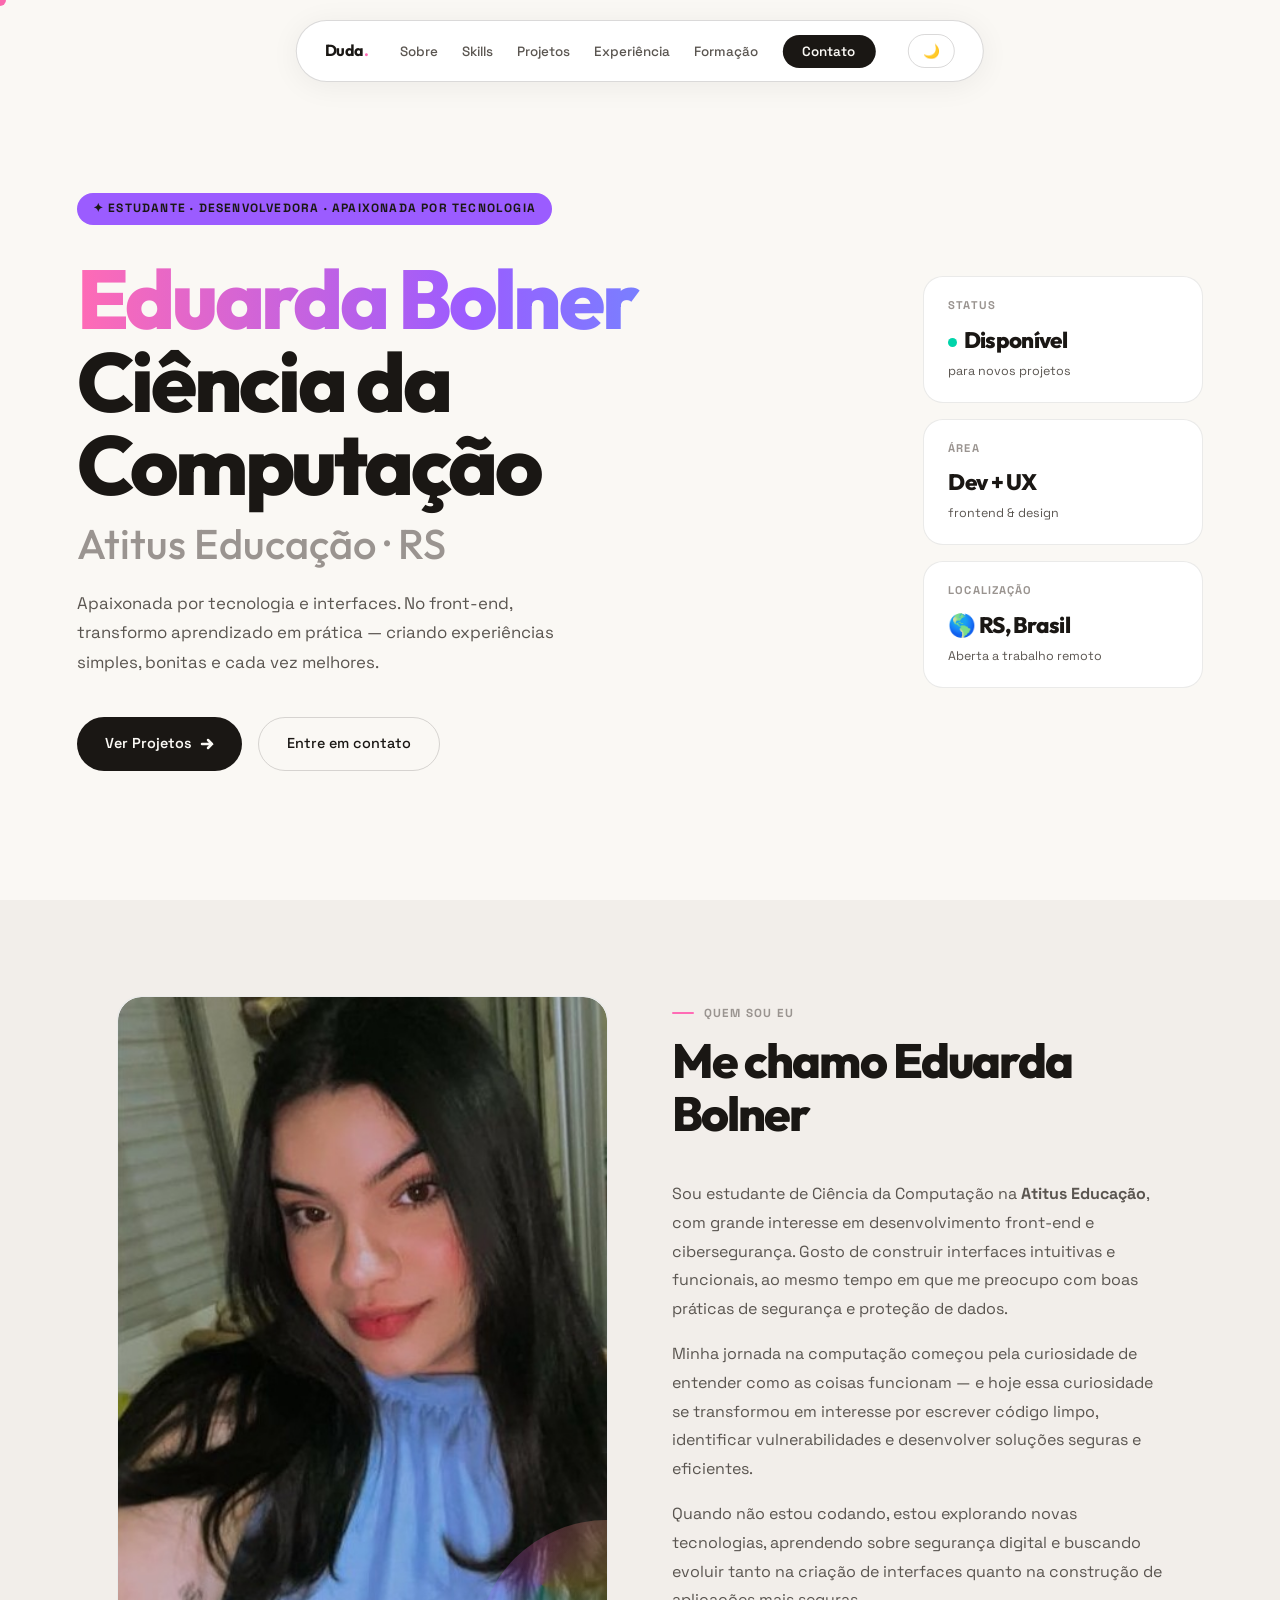
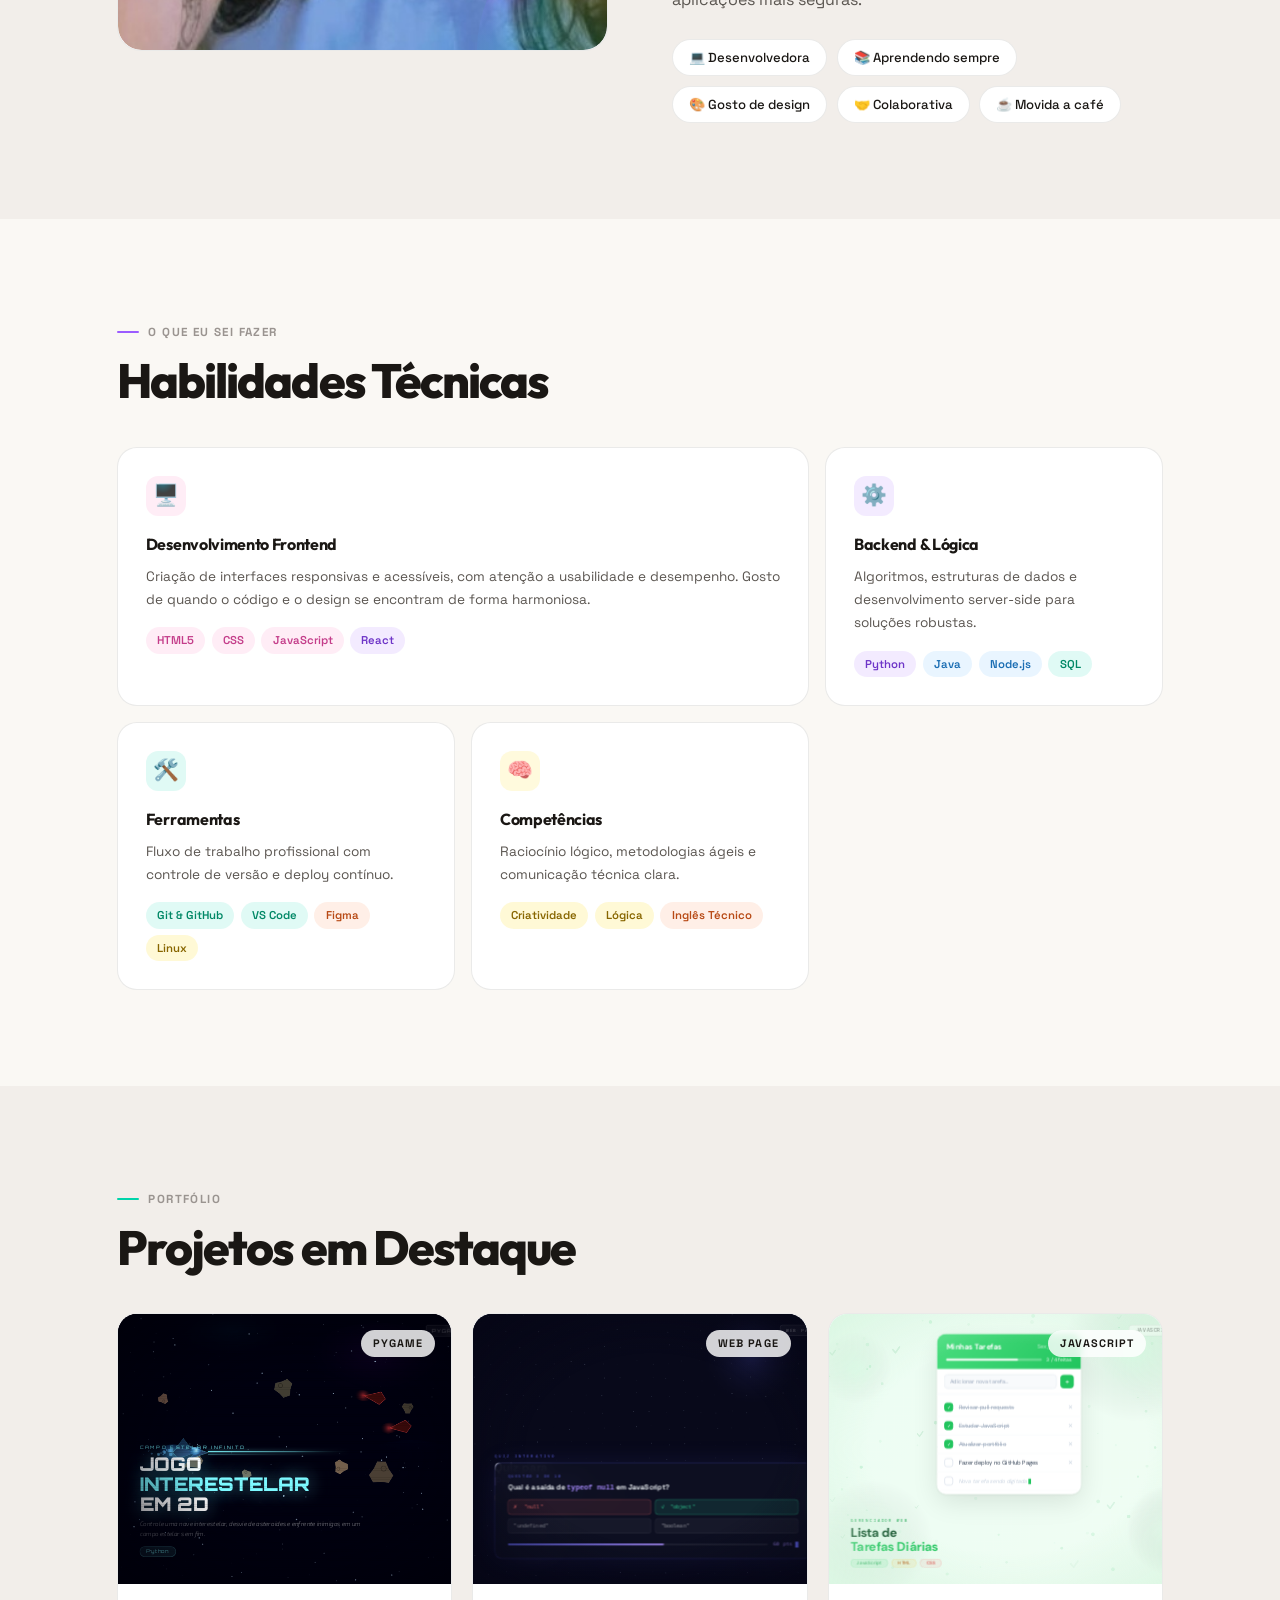
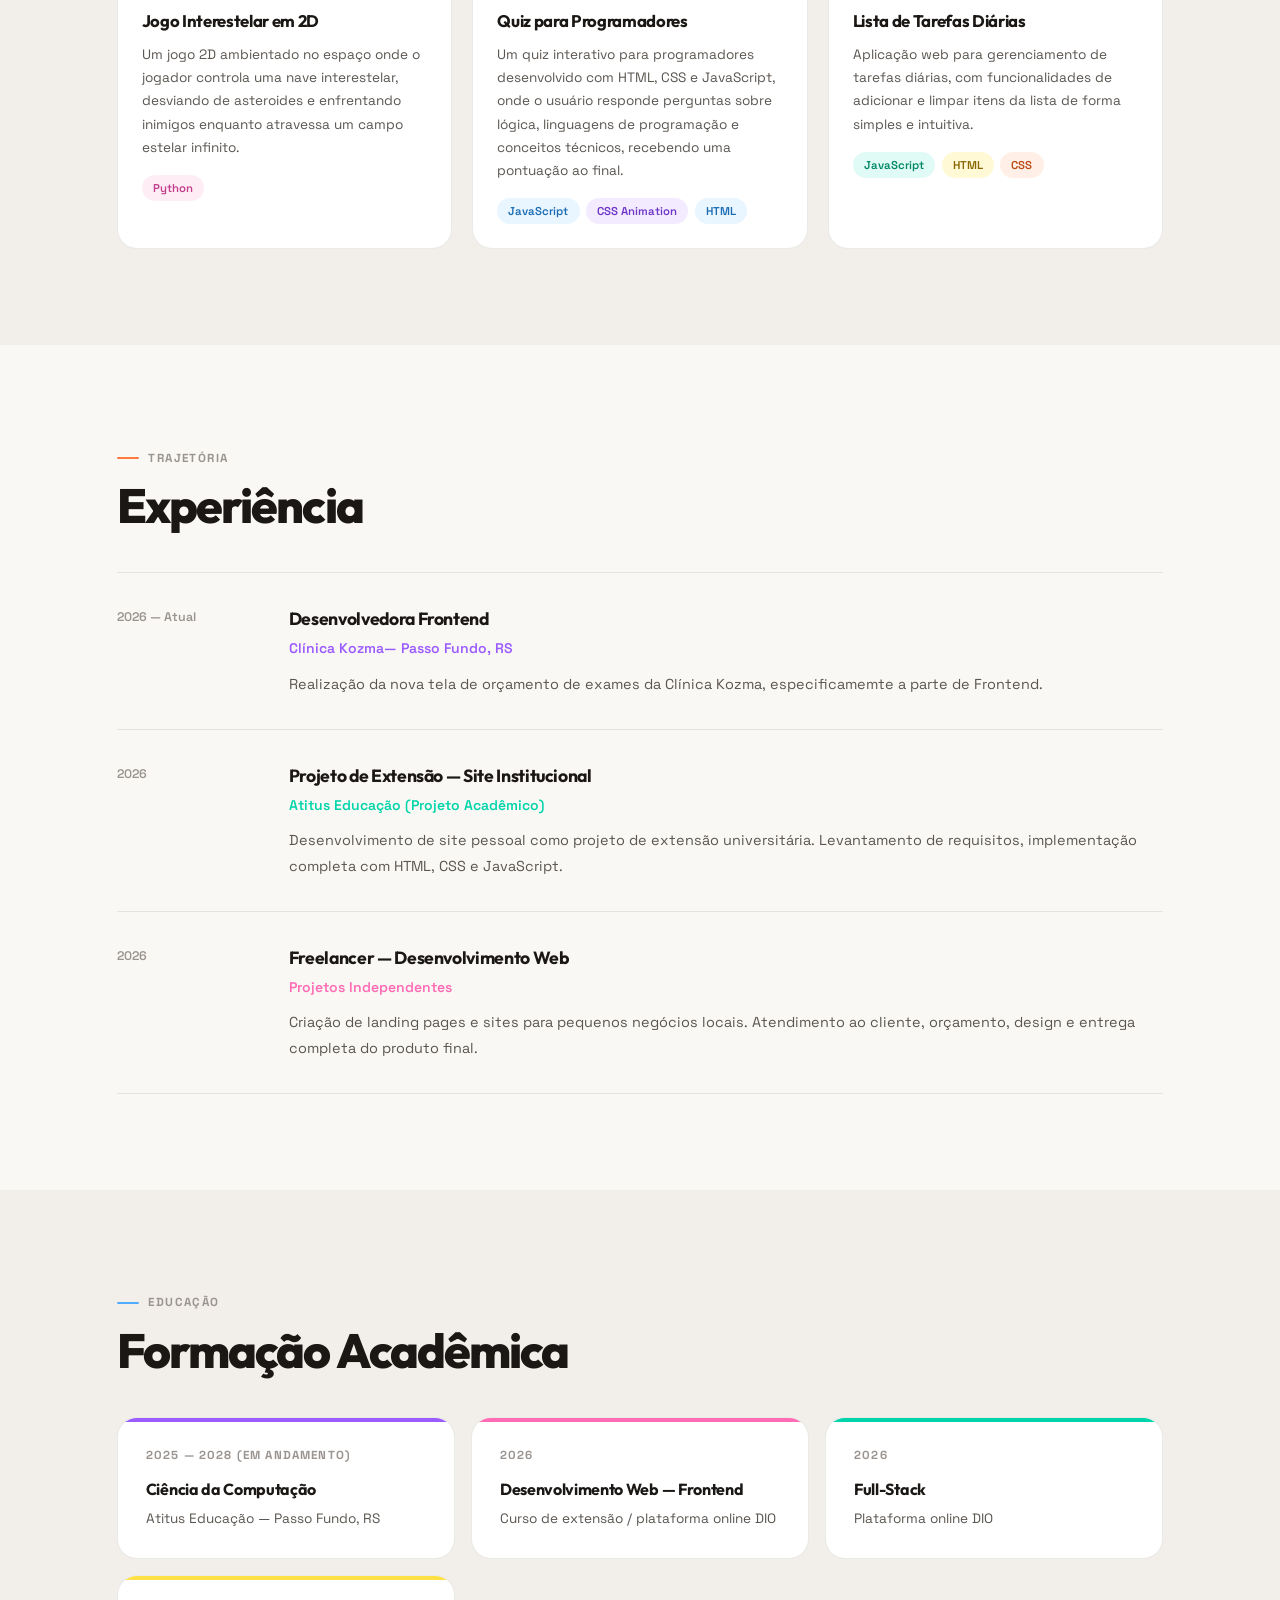
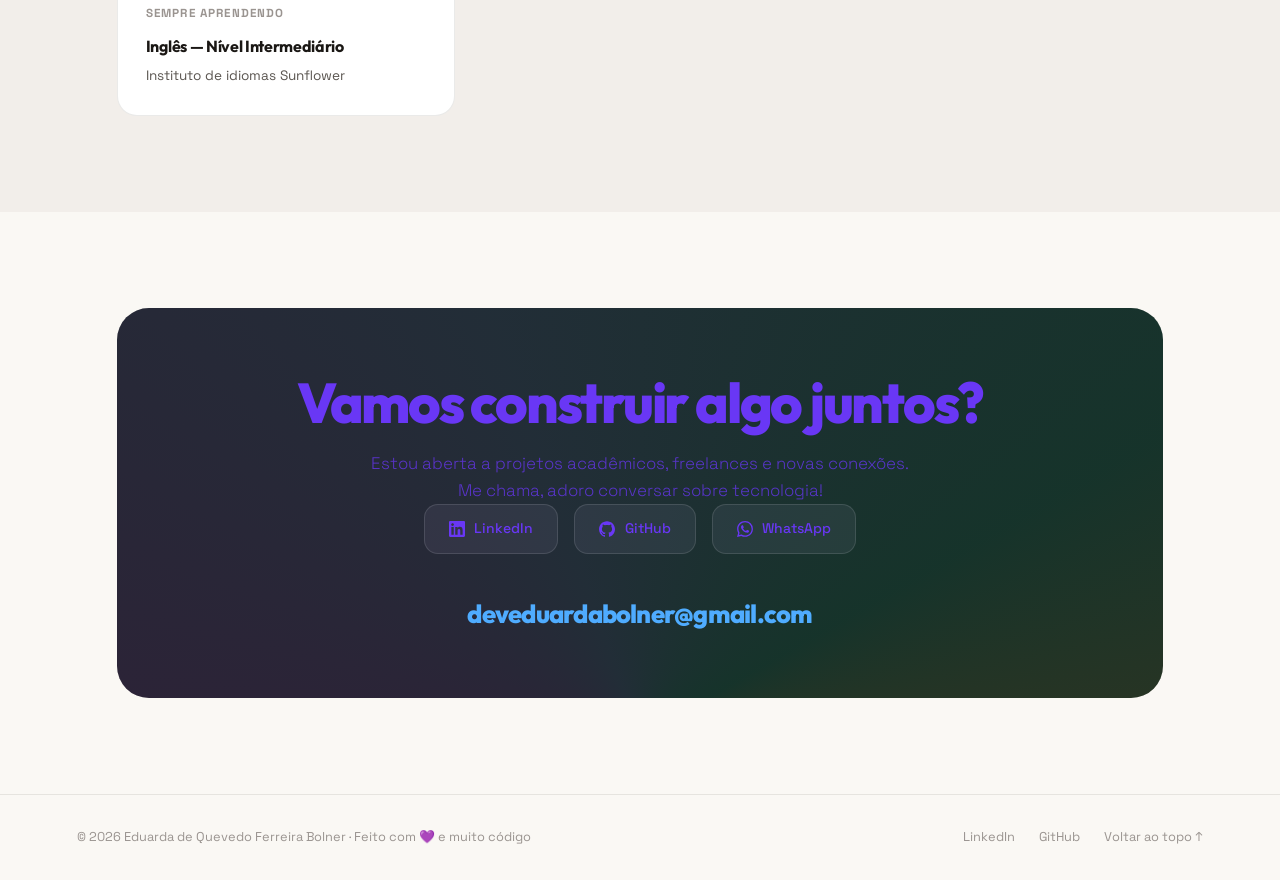
==== index.html @ fbcf0ca6 "ajustando nome" ====
<!DOCTYPE html>
<html lang="pt-BR">
<head>
  <meta charset="UTF-8" />
  <meta name="viewport" content="width=device-width, initial-scale=1.0" />
  <title>Eduarda Bolner — Ciência da Computação</title>
  <link rel="preconnect" href="https://fonts.googleapis.com" />
  <link rel="preconnect" href="https://fonts.gstatic.com" crossorigin />
  <link href="https://fonts.googleapis.com/css2?family=Outfit:wght@300;400;500;600;700;800&family=Space+Grotesk:wght@300;400;500;600;700&display=swap" rel="stylesheet" />
  <link rel="stylesheet" href="style.css" />
</head>
<body>

<div class="cursor" id="cursor"></div>

<nav>
  <a href="#hero" class="nav-logo">Duda<span class="dot">.</span></a>
  <ul>
    <li><a href="#sobre">Sobre</a></li>
    <li><a href="#habilidades">Skills</a></li>
    <li><a href="#projetos">Projetos</a></li>
    <li><a href="#experiencia">Experiência</a></li>
    <li><a href="#formacao">Formação</a></li>
    <li><a href="#contato" class="nav-cta">Contato</a></li>
  </ul>
  <button id="theme-btn" onclick="toggleTheme()" style="
    background:transparent;
    border:1.5px solid var(--border2);
    border-radius:100px;
    padding:.5rem .9rem;
    font-size:.85rem;
    cursor:pointer;
    color:var(--ink);
    transition:.2s;
  ">🌙</button>
</nav>

<section id="hero">
  <div>
    <div class="hero-badge">✦ Estudante · Desenvolvedora · Apaixonada por Tecnologia</div>
    <h1>
      <span class="h1-name">Eduarda Bolner</span>
      Ciência da<br/>Computação
      <span class="h1-uni">Atitus Educação · RS</span>
    </h1>
    <p class="hero-desc">
      Apaixonada por tecnologia e interfaces. No front-end, transformo aprendizado em prática — criando experiências simples, bonitas e cada vez melhores.
    </p>
    <div class="hero-actions">
      <a href="#projetos" class="btn-ink">
        Ver Projetos
        <svg width="14" height="14" viewBox="0 0 14 14" fill="none" stroke="currentColor" stroke-width="2.5" stroke-linecap="round"><path d="M2 7h10M8 3l4 4-4 4"/></svg>
      </a>
      <a href="#contato" class="btn-ghost">Entre em contato</a>
    </div>
  </div>
  <div class="hero-right">
    <div class="float-card">
      <div class="fc-label">Status</div>
      <div class="fc-val"><span class="cdot" style="background:var(--teal)"></span>Disponível</div>
      <div class="fc-sub">para novos projetos</div>
    </div>
    <div class="float-card">
      <div class="fc-label">Área</div>
      <div class="fc-val">Dev + UX</div>
      <div class="fc-sub">frontend & design</div>
    </div>
    <div class="float-card">
      <div class="fc-label">Localização</div>
      <div class="fc-val">🌎 RS, Brasil</div>
      <div class="fc-sub">Aberta a trabalho remoto</div>
    </div>
  </div>
</section>

<section id="sobre">
  <div class="section-wrap">
    <div class="sobre-grid">
      <div class="sobre-photo fade-up">
        EQB
        <img src="foto.jpeg" alt="Duda" style="width:100%;height:100%;object-fit:cover;position:absolute;inset:0;border-radius:24px"> 
      </div>
      <div class="fade-up">
        <div class="section-label lp">Quem sou eu</div>
        <h2>Me chamo Eduarda Bolner</h2>
        <div class="sobre-text">
          <p>Sou estudante de Ciência da Computação na <strong>Atitus Educação</strong>, com grande interesse em desenvolvimento front-end e cibersegurança. Gosto de construir interfaces intuitivas e funcionais, ao mesmo tempo em que me preocupo com boas práticas de segurança e proteção de dados.</p>
          <p>Minha jornada na computação começou pela curiosidade de entender como as coisas funcionam — e hoje essa curiosidade se transformou em interesse por escrever código limpo, identificar vulnerabilidades e desenvolver soluções seguras e eficientes.</p>
          <p>Quando não estou codando, estou explorando novas tecnologias, aprendendo sobre segurança digital e buscando evoluir tanto na criação de interfaces quanto na construção de aplicações mais seguras.</p>
        </div>
        <div class="chips">
          <span class="chip">💻 Desenvolvedora</span>
          <span class="chip">📚 Aprendendo sempre</span>
          <span class="chip">🎨 Gosto de design</span>
          <span class="chip">🤝 Colaborativa</span>
          <span class="chip">☕ Movida a café</span>
        </div>
      </div>
    </div>
  </div>
</section>

<section id="habilidades">
  <div class="section-wrap">
    <div class="fade-up">
      <div class="section-label lpu">O que eu sei fazer</div>
      <h2>Habilidades Técnicas</h2>
    </div>
    <div class="bento">
      <div class="bc s2 fade-up">
        <div class="bico" style="background:rgba(255,107,181,.12)">🖥️</div>
        <h3>Desenvolvimento Frontend</h3>
        <p>Criação de interfaces responsivas e acessíveis, com atenção a usabilidade e desempenho. Gosto de quando o código e o design se encontram de forma harmoniosa.</p>
        <div class="spills">
          <span class="sp sp-pk">HTML5</span>
          <span class="sp sp-pk">CSS</span>
          <span class="sp sp-pk">JavaScript</span>
          <span class="sp sp-pu">React</span>
        </div>
      </div>
      <div class="bc fade-up">
        <div class="bico" style="background:rgba(155,92,255,.12)">⚙️</div>
        <h3>Backend &amp; Lógica</h3>
        <p>Algoritmos, estruturas de dados e desenvolvimento server-side para soluções robustas.</p>
        <div class="spills">
          <span class="sp sp-pu">Python</span>
          <span class="sp sp-bl">Java</span>
          <span class="sp sp-bl">Node.js</span>
          <span class="sp sp-te">SQL</span>
        </div>
      </div>
      <div class="bc fade-up">
        <div class="bico" style="background:rgba(0,212,170,.12)">🛠️</div>
        <h3>Ferramentas</h3>
        <p>Fluxo de trabalho profissional com controle de versão e deploy contínuo.</p>
        <div class="spills">
          <span class="sp sp-te">Git &amp; GitHub</span>
          <span class="sp sp-te">VS Code</span>
          <span class="sp sp-or">Figma</span>
          <span class="sp sp-ye">Linux</span>
        </div>
      </div>
      <div class="bc fade-up">
        <div class="bico" style="background:rgba(255,225,69,.18)">🧠</div>
        <h3>Competências</h3>
        <p>Raciocínio lógico, metodologias ágeis e comunicação técnica clara.</p>
        <div class="spills">
          <span class="sp sp-ye">Criatividade</span>
          <span class="sp sp-ye">Lógica</span>
          <span class="sp sp-or">Inglês Técnico</span>
        </div>
      </div>
    </div>
  </div>
</section>

<section id="projetos">
  <div class="section-wrap">
    <div class="fade-up">
      <div class="section-label lt">Portfólio</div>
      <h2>Projetos em Destaque</h2>
    </div>
    <div class="proj-grid">
      
      <a href="https://github.com/EduardaBolner/EspacoSideral" class="proj-card fade-up" target="_blank" rel="noopener noreferrer">
        <div class="proj-thumb pp1" data-l="Pygame">
          <iframe src="covers/jogo-interestelar.html" scrolling="no" tabindex="-1"></iframe>
        </div>
        <div class="proj-body">
          <h3>Jogo Interestelar em 2D</h3>
          <p>Um jogo 2D ambientado no espaço onde o jogador controla uma nave interestelar, desviando de asteroides e enfrentando inimigos enquanto atravessa um campo estelar infinito.</p>
          <div class="spills">
            <span class="sp sp-pk">Python</span>
          </div>
        </div>
      </a>

      <a href="https://github.com/EduardaBolner/Brincando-de-CSS" class="proj-card fade-up" target="_blank" rel="noopener noreferrer">
        <div class="proj-thumb pp2" data-l="Web Page">
          <iframe src="covers/quiz-programadores.html" scrolling="no" tabindex="-1"></iframe>
        </div>
        <div class="proj-body">
          <h3>Quiz para Programadores</h3>
          <p>Um quiz interativo para programadores desenvolvido com HTML, CSS e JavaScript, onde o usuário responde perguntas sobre lógica, linguagens de programação e conceitos técnicos, recebendo uma pontuação ao final.</p>
          <div class="spills">
            <span class="sp sp-bl">JavaScript</span>
            <span class="sp sp-pu">CSS Animation</span>
            <span class="sp sp-bl">HTML</span>
          </div>
        </div>
      </a>

      <a href="https://github.com/EduardaBolner/Iniciando-JavaScript" class="proj-card fade-up" target="_blank" rel="noopener noreferrer">
        <div class="proj-thumb pp3" data-l="JavaScript">
          <iframe src="covers/lista-tarefas.html" scrolling="no" tabindex="-1"></iframe>
        </div>
        <div class="proj-body">
          <h3>Lista de Tarefas Diárias</h3>
          <p>Aplicação web para gerenciamento de tarefas diárias, com funcionalidades de adicionar e limpar itens da lista de forma simples e intuitiva.</p>
          <div class="spills">
            <span class="sp sp-te">JavaScript</span>
            <span class="sp sp-ye">HTML</span>
            <span class="sp sp-or">CSS</span>
          </div>
        </div>
      </a>

    </div>
  </div>
</section>

<section id="experiencia">
  <div class="section-wrap">
    <div class="fade-up">
      <div class="section-label lo">Trajetória</div>
      <h2>Experiência</h2>
    </div>
    <div class="exp-list">
      <div class="exp-item fade-up">
        <div class="exp-date">2026 — Atual</div>
        <div class="exp-body">
          <h3>Desenvolvedora Frontend</h3>
          <div class="exp-co" style="color:var(--purple)">Clínica Kozma— Passo Fundo, RS</div>
          <p class="exp-desc">Realização da nova tela de orçamento de exames da Clínica Kozma, especificamemte a parte de Frontend. </p>
        </div>
      </div>
      <div class="exp-item fade-up">
        <div class="exp-date">2026</div>
        <div class="exp-body">
          <h3>Projeto de Extensão — Site Institucional</h3>
          <div class="exp-co" style="color:var(--teal)">Atitus Educação (Projeto Acadêmico)</div>
          <p class="exp-desc">Desenvolvimento de site pessoal como projeto de extensão universitária. Levantamento de requisitos, implementação completa com HTML, CSS e JavaScript.</p>
        </div>
      </div>
      <div class="exp-item fade-up">
        <div class="exp-date">2026</div>
        <div class="exp-body">
          <h3>Freelancer — Desenvolvimento Web</h3>
          <div class="exp-co" style="color:var(--pink)">Projetos Independentes</div>
          <p class="exp-desc">Criação de landing pages e sites para pequenos negócios locais. Atendimento ao cliente, orçamento, design e entrega completa do produto final.</p>
        </div>
      </div>
    </div>
  </div>
</section>

<section id="formacao">
  <div class="section-wrap">
    <div class="fade-up">
      <div class="section-label lb">Educação</div>
      <h2>Formação Acadêmica</h2>
    </div>
    <div class="edu-grid">
      <div class="edu-card ec-pu fade-up">
        <div class="edu-year">2025 — 2028 (em andamento)</div>
        <h3>Ciência da Computação</h3>
        <div class="edu-inst">Atitus Educação — Passo Fundo, RS</div>
      </div>
      <div class="edu-card ec-pk fade-up">
        <div class="edu-year">2026</div>
        <h3>Desenvolvimento Web — Frontend</h3>
        <div class="edu-inst">Curso de extensão / plataforma online DIO</div>
      </div>
      <div class="edu-card ec-te fade-up">
        <div class="edu-year">2026</div>
        <h3>Full-Stack</h3>
        <div class="edu-inst">Plataforma online DIO</div>
      </div>
      <div class="edu-card ec-ye fade-up">
        <div class="edu-year">Sempre Aprendendo </div>
        <h3>Inglês — Nível Intermediário</h3>
        <div class="edu-inst">Instituto de idiomas Sunflower</div>
      </div>
    </div>
  </div>
</section>

<section id="contato">
  <div class="section-wrap">
    <div class="contact-box fade-up">
      <h2>Vamos construir algo juntos? </h2>
      <p>Estou aberta a projetos acadêmicos, freelances e novas conexões.<br/>Me chama, adoro conversar sobre tecnologia!</p>
      <div class="contact-links">
        <a href="https://www.linkedin.com/in/eduarda-bolner-427b293a9" class="contact-link" target="_blank">
          <svg viewBox="0 0 24 24"><path d="M20.447 20.452h-3.554v-5.569c0-1.328-.027-3.037-1.852-3.037-1.853 0-2.136 1.445-2.136 2.939v5.667H9.351V9h3.414v1.561h.046c.477-.9 1.637-1.85 3.37-1.85 3.601 0 4.267 2.37 4.267 5.455v6.286zM5.337 7.433c-1.144 0-2.063-.926-2.063-2.065 0-1.138.92-2.063 2.063-2.063 1.14 0 2.064.925 2.064 2.063 0 1.139-.925 2.065-2.064 2.065zm1.782 13.019H3.555V9h3.564v11.452zM22.225 0H1.771C.792 0 0 .774 0 1.729v20.542C0 23.227.792 24 1.771 24h20.451C23.2 24 24 23.227 24 22.271V1.729C24 .774 23.2 0 22.222 0h.003z"/></svg>
          LinkedIn
        </a>
        <a href="https://github.com/EduardaBolner" class="contact-link" target="_blank">
          <svg viewBox="0 0 24 24"><path d="M12 .297c-6.63 0-12 5.373-12 12 0 5.303 3.438 9.8 8.205 11.385.6.113.82-.258.82-.577 0-.285-.01-1.04-.015-2.04-3.338.724-4.042-1.61-4.042-1.61C4.422 18.07 3.633 17.7 3.633 17.7c-1.087-.744.084-.729.084-.729 1.205.084 1.838 1.236 1.838 1.236 1.07 1.835 2.809 1.305 3.495.998.108-.776.417-1.305.76-1.605-2.665-.3-5.466-1.332-5.466-5.93 0-1.31.465-2.38 1.235-3.22-.135-.303-.54-1.523.105-3.176 0 0 1.005-.322 3.3 1.23.96-.267 1.98-.399 3-.405 1.02.006 2.04.138 3 .405 2.28-1.552 3.285-1.23 3.285-1.23.645 1.653.24 2.873.12 3.176.765.84 1.23 1.91 1.23 3.22 0 4.61-2.805 5.625-5.475 5.92.42.36.81 1.096.81 2.22 0 1.606-.015 2.896-.015 3.286 0 .315.21.69.825.57C20.565 22.092 24 17.592 24 12.297c0-6.627-5.373-12-12-12"/></svg>
          GitHub
        </a>
        <a href="https://wa.me/5554991230935" class="contact-link" target="_blank">
          <svg viewBox="0 0 24 24"><path d="M17.472 14.382c-.297-.149-1.758-.867-2.03-.967-.273-.099-.471-.148-.67.15-.197.297-.767.966-.94 1.164-.173.199-.347.223-.644.075-.297-.15-1.255-.463-2.39-1.475-.883-.788-1.48-1.761-1.653-2.059-.173-.297-.018-.458.13-.606.134-.133.298-.347.446-.52.149-.174.198-.298.298-.497.099-.198.05-.371-.025-.52-.075-.149-.669-1.612-.916-2.207-.242-.579-.487-.5-.669-.51-.173-.008-.371-.01-.57-.01-.198 0-.52.074-.792.372-.272.297-1.04 1.016-1.04 2.479 0 1.462 1.065 2.875 1.213 3.074.149.198 2.096 3.2 5.077 4.487.709.306 1.262.489 1.694.625.712.227 1.36.195 1.871.118.571-.085 1.758-.719 2.006-1.413.248-.694.248-1.289.173-1.413-.074-.124-.272-.198-.57-.347m-5.421 7.403h-.004a9.87 9.87 0 01-5.031-1.378l-.361-.214-3.741.982.998-3.648-.235-.374a9.86 9.86 0 01-1.51-5.26c.001-5.45 4.436-9.884 9.888-9.884 2.64 0 5.122 1.03 6.988 2.898a9.825 9.825 0 012.893 6.994c-.003 5.45-4.437 9.884-9.885 9.884m8.413-18.297A11.815 11.815 0 0012.05 0C5.495 0 .16 5.335.157 11.892c0 2.096.547 4.142 1.588 5.945L.057 24l6.305-1.654a11.882 11.882 0 005.683 1.448h.005c6.554 0 11.89-5.335 11.893-11.893a11.821 11.821 0 00-3.48-8.413z"/></svg>
          WhatsApp
        </a>
      </div>
      <a href="mailto:deveduardabolner@email.com" class="email-big">deveduardabolner@gmail.com</a>
    </div>
  </div>
</section>

<footer>
  <p>© 2026 Eduarda de Quevedo Ferreira Bolner · Feito com 💜 e muito código</p>
  <div class="footer-links">
    <a href="https://www.linkedin.com/in/eduarda-bolner-427b293a9" target="_blank">LinkedIn</a>
    <a href="https://github.com/EduardaBolner" target="_blank">GitHub</a>
    <a href="#hero">Voltar ao topo ↑</a>
  </div>
</footer>

<script src="script.js"></script>

<script>
function toggleTheme() {
  const html = document.documentElement;
  const btn = document.getElementById('theme-btn');
  const isDark = html.dataset.theme === 'dark';

  if (isDark) {
    html.removeAttribute('data-theme');
    btn.textContent = '🌙';
    localStorage.setItem('theme', 'light');
  } else {
    html.dataset.theme = 'dark';
    btn.textContent = '☀️';
    localStorage.setItem('theme', 'dark');
  }
}

(function() {
  if (localStorage.getItem('theme') === 'dark') {
    document.documentElement.dataset.theme = 'dark';
    document.addEventListener('DOMContentLoaded', () => {
      const btn = document.getElementById('theme-btn');
      if (btn) btn.textContent = '☀️';
    });
  }
})();
</script>

</body>
</html>
---- style.css ----
*, *::before, *::after { box-sizing: border-box; margin: 0; padding: 0; }

:root {
  --bg: #faf8f4;
  --bg2: #f2eeea;
  --bg3: #fff;
  --ink: #1a1714;
  --ink2: #5a5550;
  --ink3: #9a9490;
  --pink: #ff6bb5;
  --yellow: #ffe145;
  --teal: #00d4aa;
  --purple: #9b5cff;
  --orange: #ff7a3d;
  --blue: #4facff;
  --border: rgba(26,23,20,0.09);
  --border2: rgba(26,23,20,0.16);
  --font-display: 'Outfit', sans-serif;
  --font-body: 'Space Grotesk', sans-serif;
  --r: 20px;
  --transition: 0.3s ease;
}

[data-theme="dark"] {
  --bg: #0f0e0d;
  --bg2: #1a1814;
  --bg3: #242018;
  --ink: #f5f2ee;
  --ink2: #a09890;
  --ink3: #605850;
  --border: rgba(245,242,238,0.08);
  --border2: rgba(245,242,238,0.14);
}

html { scroll-behavior: smooth; }

body {
  background: var(--bg);
  color: var(--ink);
  font-family: var(--font-body);
  font-size: 16px;
  line-height: 1.6;
  overflow-x: hidden;
  transition: background var(--transition), color var(--transition);
}

.cursor {
  width: 12px; height: 12px;
  border-radius: 50%;
  background: var(--pink);
  position: fixed;
  pointer-events: none;
  z-index: 9999;
  transform: translate(-50%,-50%);
  transition: width .2s, height .2s, background .2s;
  mix-blend-mode: multiply;
}

nav {
  position: fixed;
  top: 1.25rem; left: 50%;
  transform: translateX(-50%);
  z-index: 100;
  display: flex;
  align-items: center;
  gap: 2rem;
  background: var(--bg3);
  border: 1.5px solid var(--border2);
  border-radius: 100px;
  padding: 0.8rem 1.75rem;
  box-shadow: 0 4px 30px rgba(0,0,0,0.06);
  white-space: nowrap;
  transition: background var(--transition), border-color var(--transition);
}

.nav-logo {
  font-family: var(--font-display);
  font-weight: 800;
  font-size: 1rem;
  color: var(--ink);
  text-decoration: none;
  letter-spacing: -0.03em;
}

.nav-logo .dot { color: var(--pink); }

nav ul { display: flex; gap: 1.5rem; list-style: none; }

nav a {
  color: var(--ink2);
  text-decoration: none;
  font-size: 0.84rem;
  font-weight: 500;
  transition: color .2s;
}

nav a:hover { color: var(--ink); }

.nav-cta {
  background: var(--ink) !important;
  color: var(--bg) !important;
  padding: .5rem 1.25rem !important;
  border-radius: 100px;
  font-weight: 600 !important;
}

#hero {
  min-height: 100vh;
  padding: 10rem 6vw 6rem;
  display: grid;
  grid-template-columns: 1fr 280px;
  gap: 4rem;
  align-items: center;
  max-width: 1300px;
  margin: 0 auto;
}

.hero-badge {
  display: inline-flex;
  align-items: center;
  gap: .5rem;
  background: var(--purple);
  color: var(--ink);
  font-weight: 700;
  font-size: .75rem;
  letter-spacing: .1em;
  text-transform: uppercase;
  padding: .4rem 1rem;
  border-radius: 100px;
  margin-bottom: 2rem;
}

h1 {
  font-family: var(--font-display);
  font-size: clamp(3rem, 6.5vw, 5.5rem);
  font-weight: 800;
  line-height: 1.0;
  letter-spacing: -0.04em;
  margin-bottom: 1.5rem;
}

.h1-name {
  display: block;
  background: linear-gradient(90deg, var(--pink) 0%, var(--purple) 50%, var(--blue) 100%);
  -webkit-background-clip: text;
  -webkit-text-fill-color: transparent;
  background-clip: text;
}

.h1-uni {
  display: block;
  color: var(--ink3);
  font-size: .5em;
  font-weight: 500;
  letter-spacing: 0;
  margin-top: .4em;
  -webkit-text-fill-color: var(--ink3);
}

.hero-desc {
  font-size: 1.05rem;
  color: var(--ink2);
  max-width: 500px;
  line-height: 1.75;
  margin-bottom: 2.5rem;
}

.hero-actions { display: flex; gap: 1rem; flex-wrap: wrap; }

.btn-ink {
  display: inline-flex; align-items: center; gap: .5rem;
  background: var(--ink); color: var(--bg);
  font-family: var(--font-body); font-weight: 600; font-size: .9rem;
  padding: .9rem 1.75rem; border-radius: 100px;
  text-decoration: none; border: none; cursor: pointer;
  transition: transform .2s, opacity .2s;
}

.btn-ink:hover { transform: translateY(-3px); opacity: .85; }

.btn-ghost {
  display: inline-flex; align-items: center; gap: .5rem;
  background: transparent; color: var(--ink);
  font-family: var(--font-body); font-weight: 500; font-size: .9rem;
  padding: .9rem 1.75rem; border-radius: 100px;
  text-decoration: none; border: 1.5px solid var(--border2);
  transition: border-color .2s, transform .2s; cursor: pointer;
}

.btn-ghost:hover { border-color: var(--ink); transform: translateY(-3px); }

.hero-right { display: flex; flex-direction: column; gap: 1rem; }

.float-card {
  background: var(--bg3);
  border: 1.5px solid var(--border);
  border-radius: var(--r);
  padding: 1.25rem 1.5rem;
  animation: float 4s ease-in-out infinite;
  transition: background var(--transition), border-color var(--transition);
}

.float-card:nth-child(2) { animation-delay: .7s; animation-duration: 5s; }
.float-card:nth-child(3) { animation-delay: 1.4s; animation-duration: 4.5s; }

@keyframes float {
  0%,100% { transform: translateY(0); }
  50% { transform: translateY(-8px); }
}

.fc-label { font-size: .7rem; font-weight: 700; letter-spacing: .1em; text-transform: uppercase; color: var(--ink3); margin-bottom: .5rem; }
.fc-val { font-family: var(--font-display); font-size: 1.4rem; font-weight: 800; letter-spacing: -.03em; color: var(--ink); }
.fc-sub { font-size: .78rem; color: var(--ink2); margin-top: .2rem; }
.cdot { width: 9px; height: 9px; border-radius: 50%; display: inline-block; margin-right: .4rem; vertical-align: middle; }

.section-wrap { max-width: 1200px; margin: 0 auto; padding: 6rem 6vw; }

.section-label {
  display: inline-flex; align-items: center; gap: .6rem;
  font-size: .73rem; font-weight: 700; letter-spacing: .12em;
  text-transform: uppercase; color: var(--ink3); margin-bottom: .75rem;
}

.section-label::before { content: ''; width: 22px; height: 2px; border-radius: 2px; }
.lp::before  { background: var(--pink); }
.lpu::before { background: var(--purple); }
.lt::before  { background: var(--teal); }
.lo::before  { background: var(--orange); }
.lb::before  { background: var(--blue); }

h2 {
  font-family: var(--font-display);
  font-size: clamp(2rem, 4vw, 3rem);
  font-weight: 800;
  letter-spacing: -0.04em;
  line-height: 1.1;
  margin-bottom: 2.5rem;
}

#sobre { background: var(--bg2); }

.sobre-grid { display: grid; grid-template-columns: 1fr 1fr; gap: 4rem; align-items: start; }

.sobre-photo {
  background: var(--bg3);
  border: 1.5px solid var(--border);
  border-radius: 24px;
  aspect-ratio: 3/4;
  display: flex; align-items: center; justify-content: center;
  font-family: var(--font-display); font-weight: 800; font-size: 5rem;
  color: var(--border2); letter-spacing: -.05em;
  position: relative; overflow: hidden;
}

.sobre-photo::after {
  content: '';
  position: absolute; bottom: 0; right: 0;
  width: 130px; height: 130px;
  background: conic-gradient(var(--pink), var(--yellow), var(--teal), var(--purple), var(--pink));
  border-radius: 130px 0 24px 0;
  opacity: .25;
}

.sobre-text p { color: var(--ink2); line-height: 1.8; margin-bottom: 1rem; }

.chips { display: flex; flex-wrap: wrap; gap: .6rem; margin-top: 1.5rem; }

.chip {
  display: inline-flex; align-items: center; gap: .4rem;
  font-size: .82rem; font-weight: 500;
  padding: .45rem 1rem; border-radius: 100px;
  border: 1.5px solid var(--border); color: var(--ink); background: var(--bg3);
  transition: background var(--transition), border-color var(--transition);
}

.bento { display: grid; grid-template-columns: repeat(3,1fr); gap: 1rem; }

.bc {
  background: var(--bg3); border: 1.5px solid var(--border);
  border-radius: var(--r); padding: 1.75rem;
  transition: transform .25s, box-shadow .25s, background var(--transition), border-color var(--transition);
}

.bc:hover { transform: translateY(-5px); box-shadow: 0 12px 40px rgba(0,0,0,.08); }
.bc.s2 { grid-column: span 2; }

.bico {
  width: 40px; height: 40px; border-radius: 12px; font-size: 1.3rem;
  display: flex; align-items: center; justify-content: center; margin-bottom: 1rem;
}

.bc h3 { font-family: var(--font-display); font-size: 1rem; font-weight: 700; letter-spacing: -.02em; margin-bottom: .5rem; }
.bc p  { color: var(--ink2); font-size: .85rem; line-height: 1.7; }

.spills { display: flex; flex-wrap: wrap; gap: .4rem; margin-top: 1rem; }

.sp { font-size: .71rem; font-weight: 600; padding: .25rem .7rem; border-radius: 100px; }
.sp-pk { background: rgba(255,107,181,.12); color: #c43d8a; }
.sp-pu { background: rgba(155,92,255,.12); color: #6e35c8; }
.sp-te { background: rgba(0,212,170,.12);  color: #008866; }
.sp-bl { background: rgba(79,172,255,.12); color: #1a6db3; }
.sp-or { background: rgba(255,122,61,.12); color: #b84a15; }
.sp-ye { background: rgba(255,225,69,.22); color: #886600; }


#projetos { background: var(--bg2); }

.proj-grid { display: grid; grid-template-columns: repeat(auto-fit,minmax(300px,1fr)); gap: 1.25rem; }

.proj-card {
  background: var(--bg3); border: 1.5px solid var(--border);
  border-radius: var(--r); overflow: hidden;
  text-decoration: none; display: block;
  transition: transform .25s, box-shadow .25s, background var(--transition), border-color var(--transition);
}

.proj-card:hover { transform: translateY(-6px); box-shadow: 0 16px 50px rgba(0,0,0,.1); }

.proj-thumb {
  height: 270px;
  position: relative;
  overflow: hidden;
}

.proj-thumb::after {
  content: attr(data-l);
  position: absolute; top: 1rem; right: 1rem;
  z-index: 2;
  font-size: .68rem; font-weight: 700; letter-spacing: .1em; text-transform: uppercase;
  background: rgba(255,255,255,.82); color: var(--ink);
  padding: .3rem .75rem; border-radius: 100px;
  font-family: var(--font-body);
  backdrop-filter: blur(4px);
}

.proj-thumb iframe {
  position: absolute;
  top: 0; left: 0;
  width: 800px;
  height: 600px;
  border: none;
  pointer-events: none;
  transform: scale(0.45);
  transform-origin: top left;
}

.pp1 { background: linear-gradient(135deg,#ffe0f2,#ffd6fc); }
.pp2 { background: linear-gradient(135deg,#d8f0ff,#e0d8ff); }
.pp3 { background: linear-gradient(135deg,#d6faf2,#d8ffd6); }


.proj-body { padding: 1.5rem; }

.proj-body h3 {
  font-family: var(--font-display); font-size: 1.05rem; font-weight: 700;
  letter-spacing: -.02em; color: var(--ink); margin-bottom: .5rem;
}

.proj-body p { color: var(--ink2); font-size: .85rem; line-height: 1.7; margin-bottom: 1rem; }


.exp-list { display: flex; flex-direction: column; }

.exp-item {
  display: grid; grid-template-columns: 140px 1fr; gap: 2rem;
  padding: 2rem 0; border-bottom: 1px solid var(--border);
}

.exp-item:first-child { border-top: 1px solid var(--border); }

.exp-date  { font-size: .78rem; font-weight: 600; color: var(--ink3); padding-top: .2rem; }

.exp-body h3 { font-family: var(--font-display); font-size: 1.1rem; font-weight: 700; letter-spacing: -.02em; margin-bottom: .25rem; }
.exp-co      { font-size: .875rem; font-weight: 600; margin-bottom: .75rem; }
.exp-desc    { color: var(--ink2); font-size: .9rem; line-height: 1.75; }


#formacao { background: var(--bg2); }

.edu-grid { display: grid; grid-template-columns: repeat(auto-fit,minmax(260px,1fr)); gap: 1rem; }

.edu-card {
  background: var(--bg3); border: 1.5px solid var(--border);
  border-radius: var(--r); padding: 1.75rem;
  position: relative; overflow: hidden;
  transition: background var(--transition), border-color var(--transition);
}

.edu-card::before { content: ''; position: absolute; top: 0; left: 0; right: 0; height: 4px; }
.ec-pk::before { background: var(--pink); }
.ec-pu::before { background: var(--purple); }
.ec-te::before { background: var(--teal); }
.ec-ye::before { background: var(--yellow); }

.edu-year  { font-size: .73rem; font-weight: 700; letter-spacing: .1em; text-transform: uppercase; color: var(--ink3); margin-bottom: .75rem; }
.edu-card h3 { font-family: var(--font-display); font-size: 1rem; font-weight: 700; letter-spacing: -.02em; margin-bottom: .35rem; }
.edu-inst  { color: var(--ink2); font-size: .85rem; }


.contact-box {
  background: var(--ink); border-radius: 32px;
  padding: 4rem; text-align: center;
  position: relative; overflow: hidden;
}

.contact-box::before {
  content: ''; position: absolute; inset: 0;
  background: conic-gradient(from 180deg at 50% 110%, var(--pink) 0deg, var(--purple) 80deg, var(--blue) 160deg, var(--teal) 240deg, var(--yellow) 300deg, var(--pink) 360deg);
  opacity: .15;
}

.contact-box > * { position: relative; }

.contact-box h2  { color: #6937f5; font-size: clamp(2rem,5vw,3.5rem); margin-bottom: 1rem; }
.contact-box p   { color: rgba(105, 55, 245, 0.774); margin-  bottom:2.5rem; font-size:1.05rem; font-weight: 300; }

.contact-links { display: flex; justify-content: center; flex-wrap: wrap; gap: 1rem; margin-bottom: 2.5rem; }

.contact-link {
  display: inline-flex; align-items: center; gap: .6rem;
  background: rgba(197, 184, 233, 0.08); border: 1px solid rgba(255,255,255,.12);
  color: #6937f5; text-decoration: none;
  padding: .8rem 1.5rem; border-radius: 14px; font-size: .875rem; font-weight: 500;
  transition: background .2s, transform .2s;
}

.contact-link:hover { background: rgba(255,255,255,.15); transform: translateY(-2px); }
.contact-link svg   { width: 16px; height: 16px; fill: currentColor; }

.email-big {
  display: inline-block;
  font-family: var(--font-display); font-size: clamp(1.1rem,3vw,1.6rem);
  font-weight: 800; color: var(--blue); text-decoration: none; letter-spacing: -.03em;
}

.email-big:hover { text-decoration: underline; }


footer {
  padding: 2rem 6vw; border-top: 1px solid var(--border);
  display: flex; justify-content: space-between; align-items: center; flex-wrap: wrap; gap: 1rem;
}

footer p { color: var(--ink3); font-size: .8rem; }

.footer-links { display: flex; gap: 1.5rem; }
.footer-links a { color: var(--ink3); text-decoration: none; font-size: .8rem; transition: color .2s; }
.footer-links a:hover { color: var(--ink); }


.fade-up { opacity: 0; transform: translateY(28px); transition: opacity .55s ease, transform .55s ease; }
.fade-up.visible { opacity: 1; transform: translateY(0); }


@media (max-width: 900px) {
  #hero { grid-template-columns: 1fr; padding: 8rem 5vw 4rem; }
  .hero-right { display: none; }
  .sobre-grid { grid-template-columns: 1fr; }
  .bento { grid-template-columns: 1fr; }
  .bc.s2 { grid-column: span 1; }
  .exp-item { grid-template-columns: 1fr; gap: .4rem; }
  nav ul { display: none; }
  .contact-box { padding: 2.5rem 1.5rem; }
  .proj-thumb { height: 255px; }
  .proj-thumb iframe { transform: scale(0.425); }
}
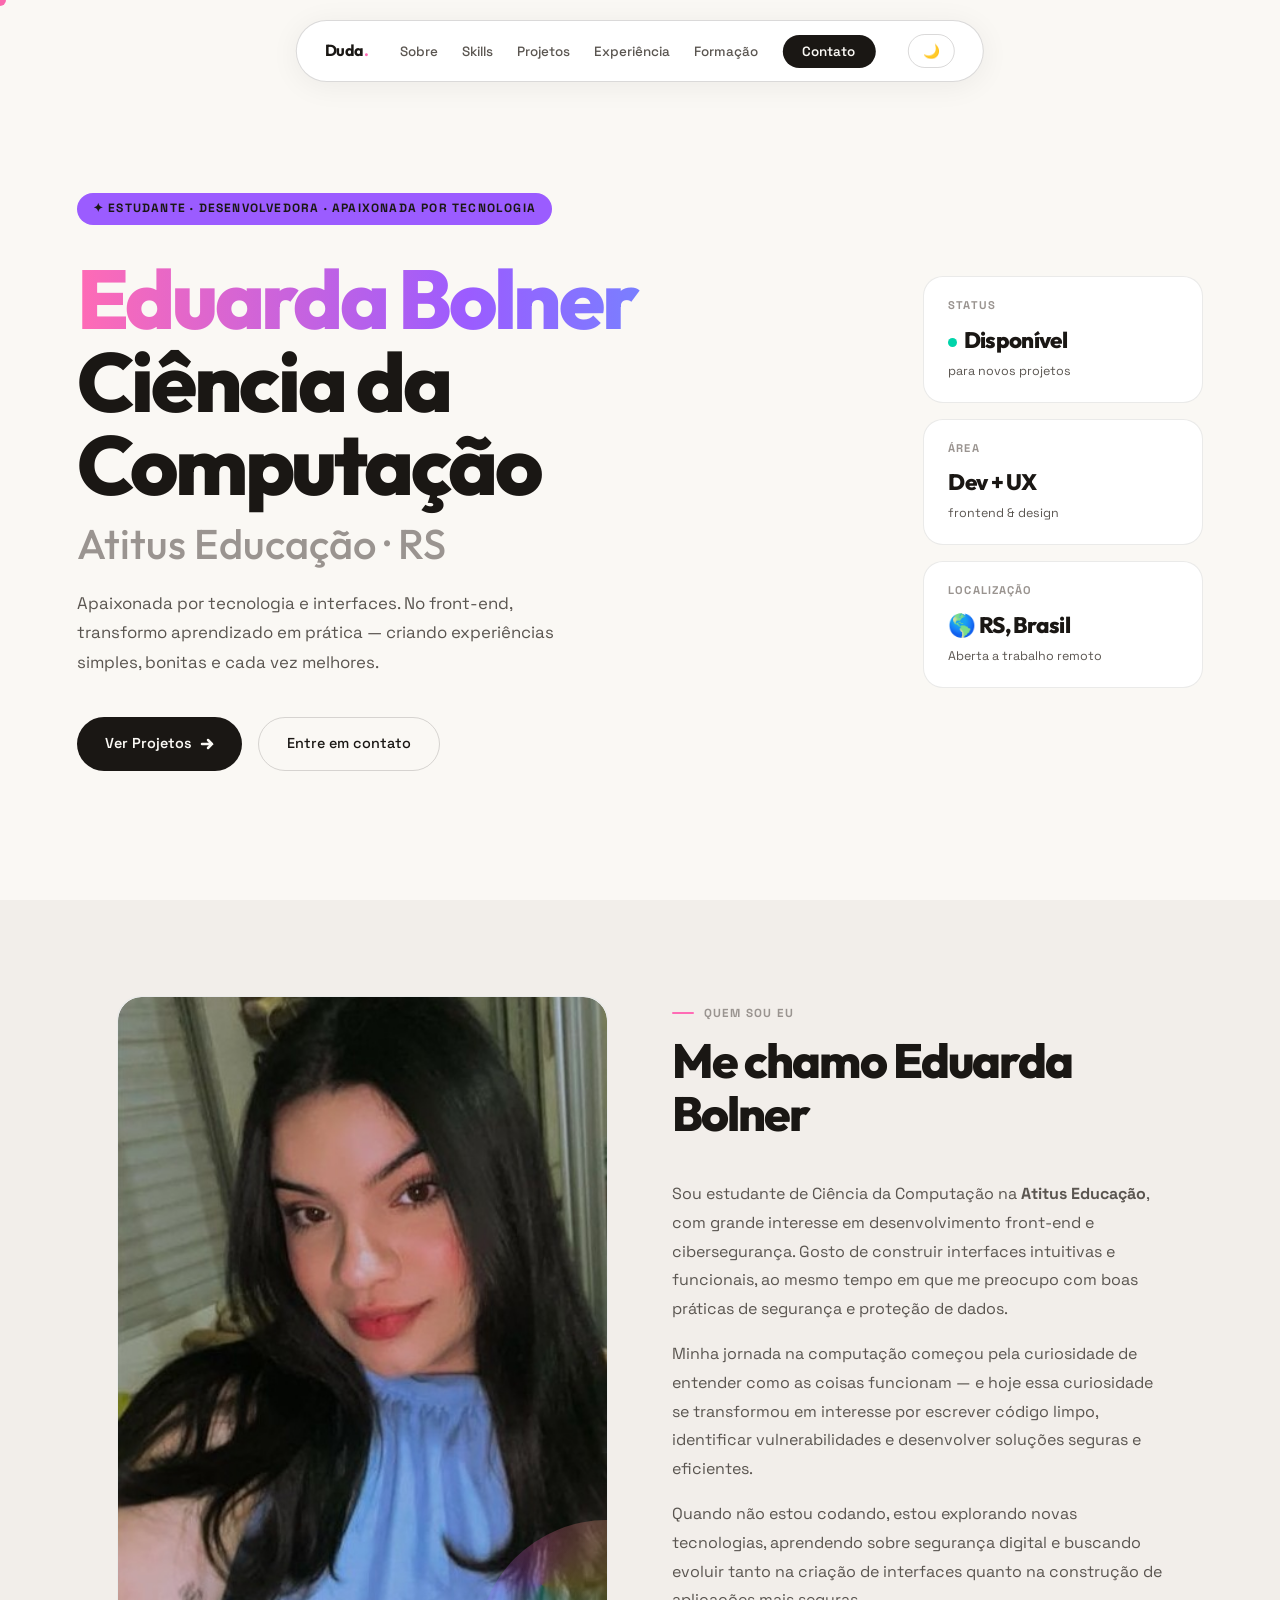
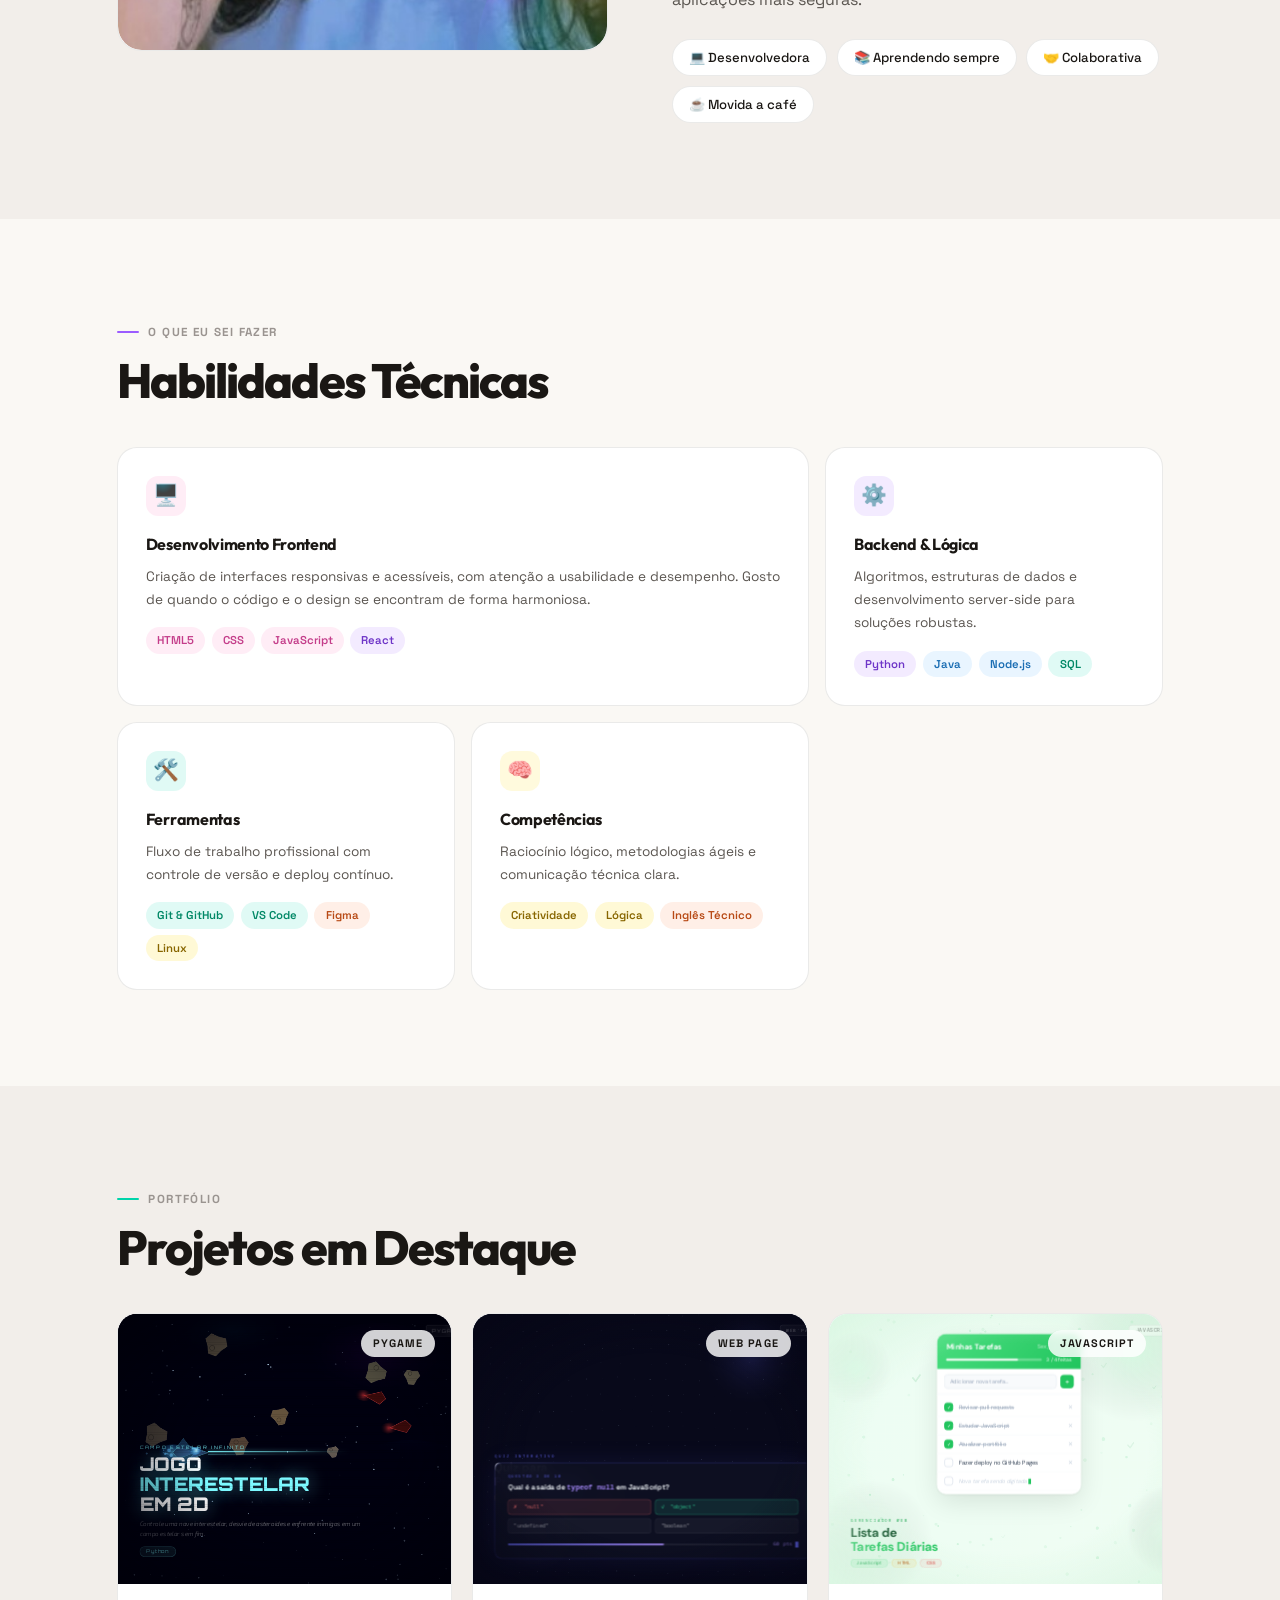
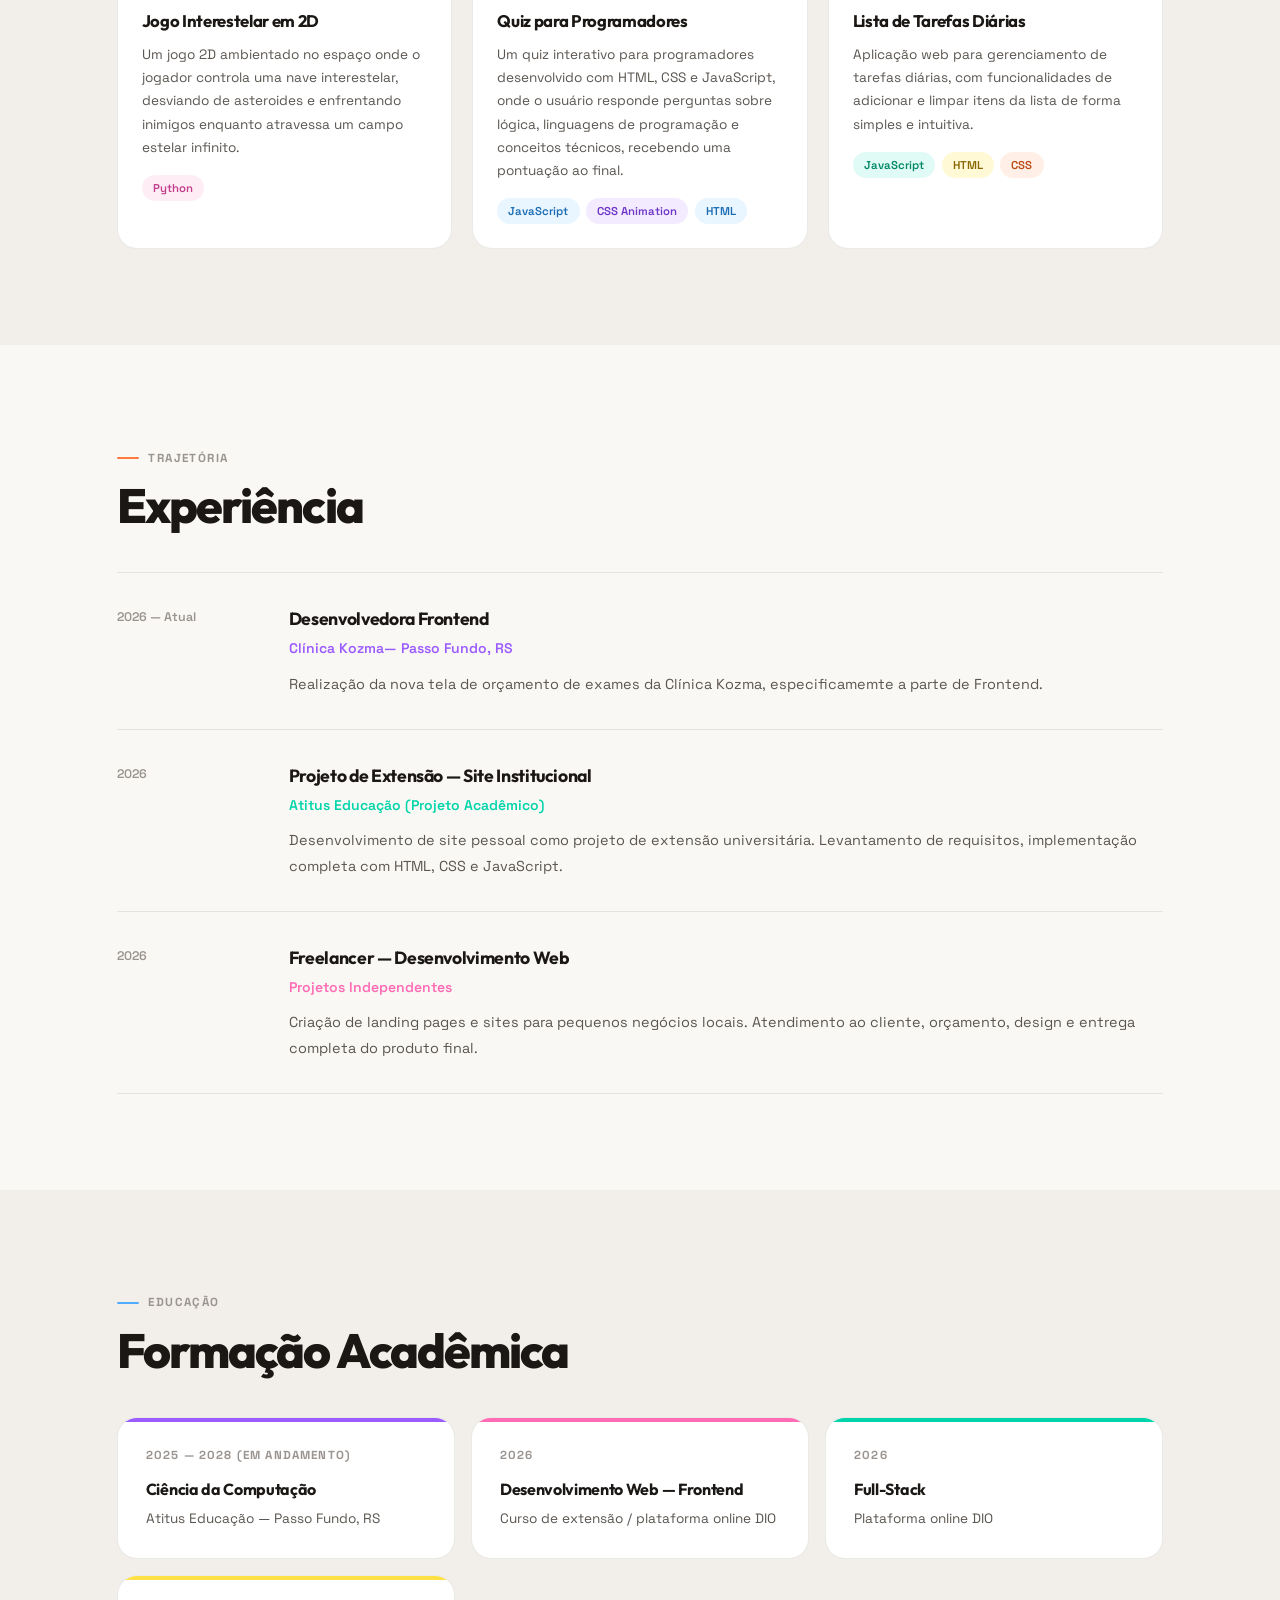
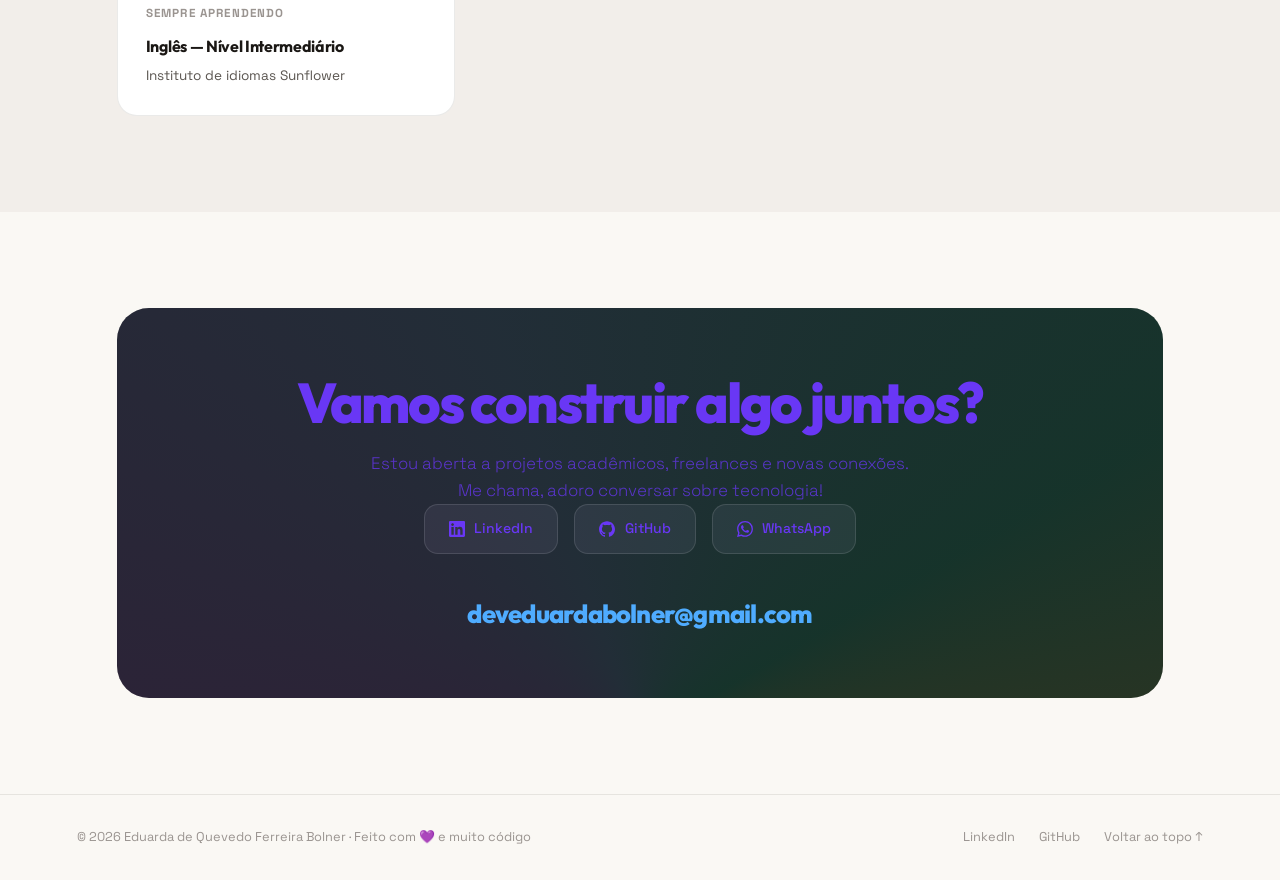
==== commit 7eaba37f: "Skills" ====
--- a/index.html
+++ b/index.html
@@ -91,7 +91,6 @@
         <div class="chips">
           <span class="chip">💻 Desenvolvedora</span>
           <span class="chip">📚 Aprendendo sempre</span>
-          <span class="chip">🎨 Gosto de design</span>
           <span class="chip">🤝 Colaborativa</span>
           <span class="chip">☕ Movida a café</span>
         </div>
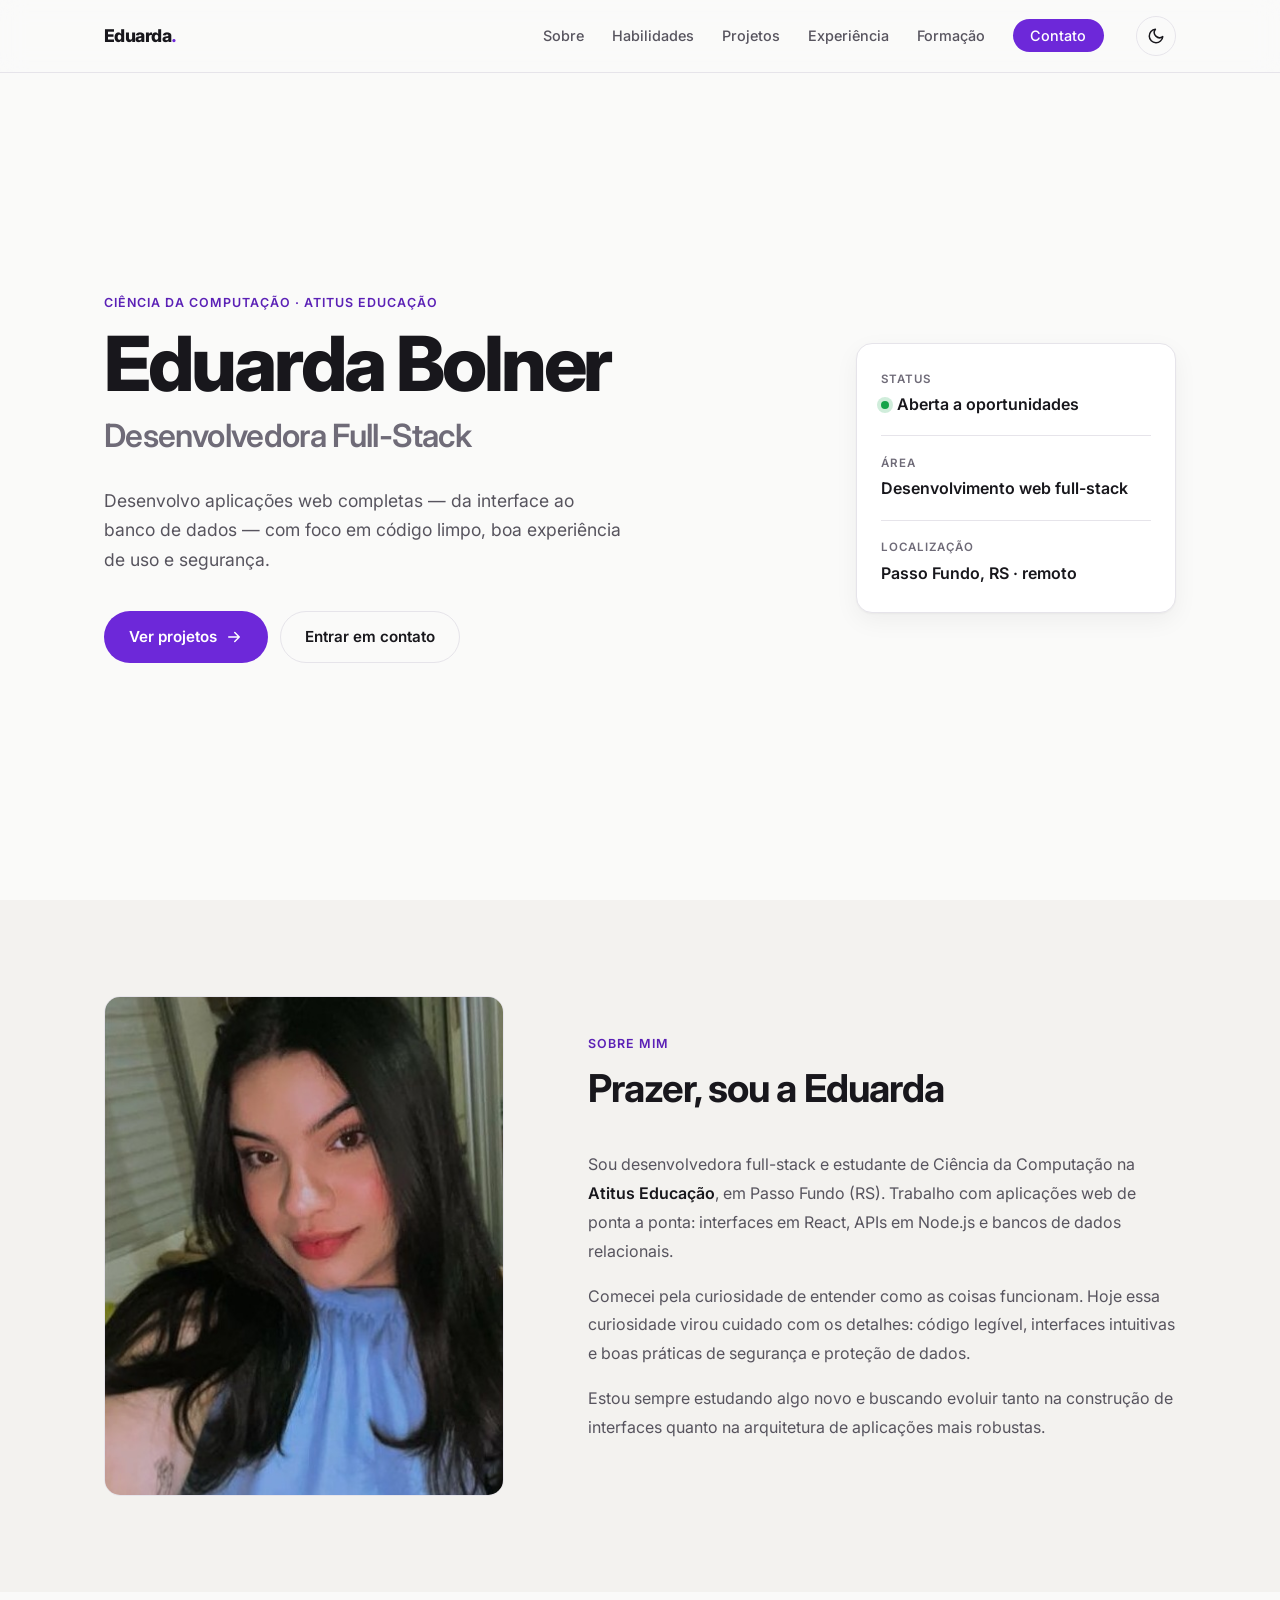
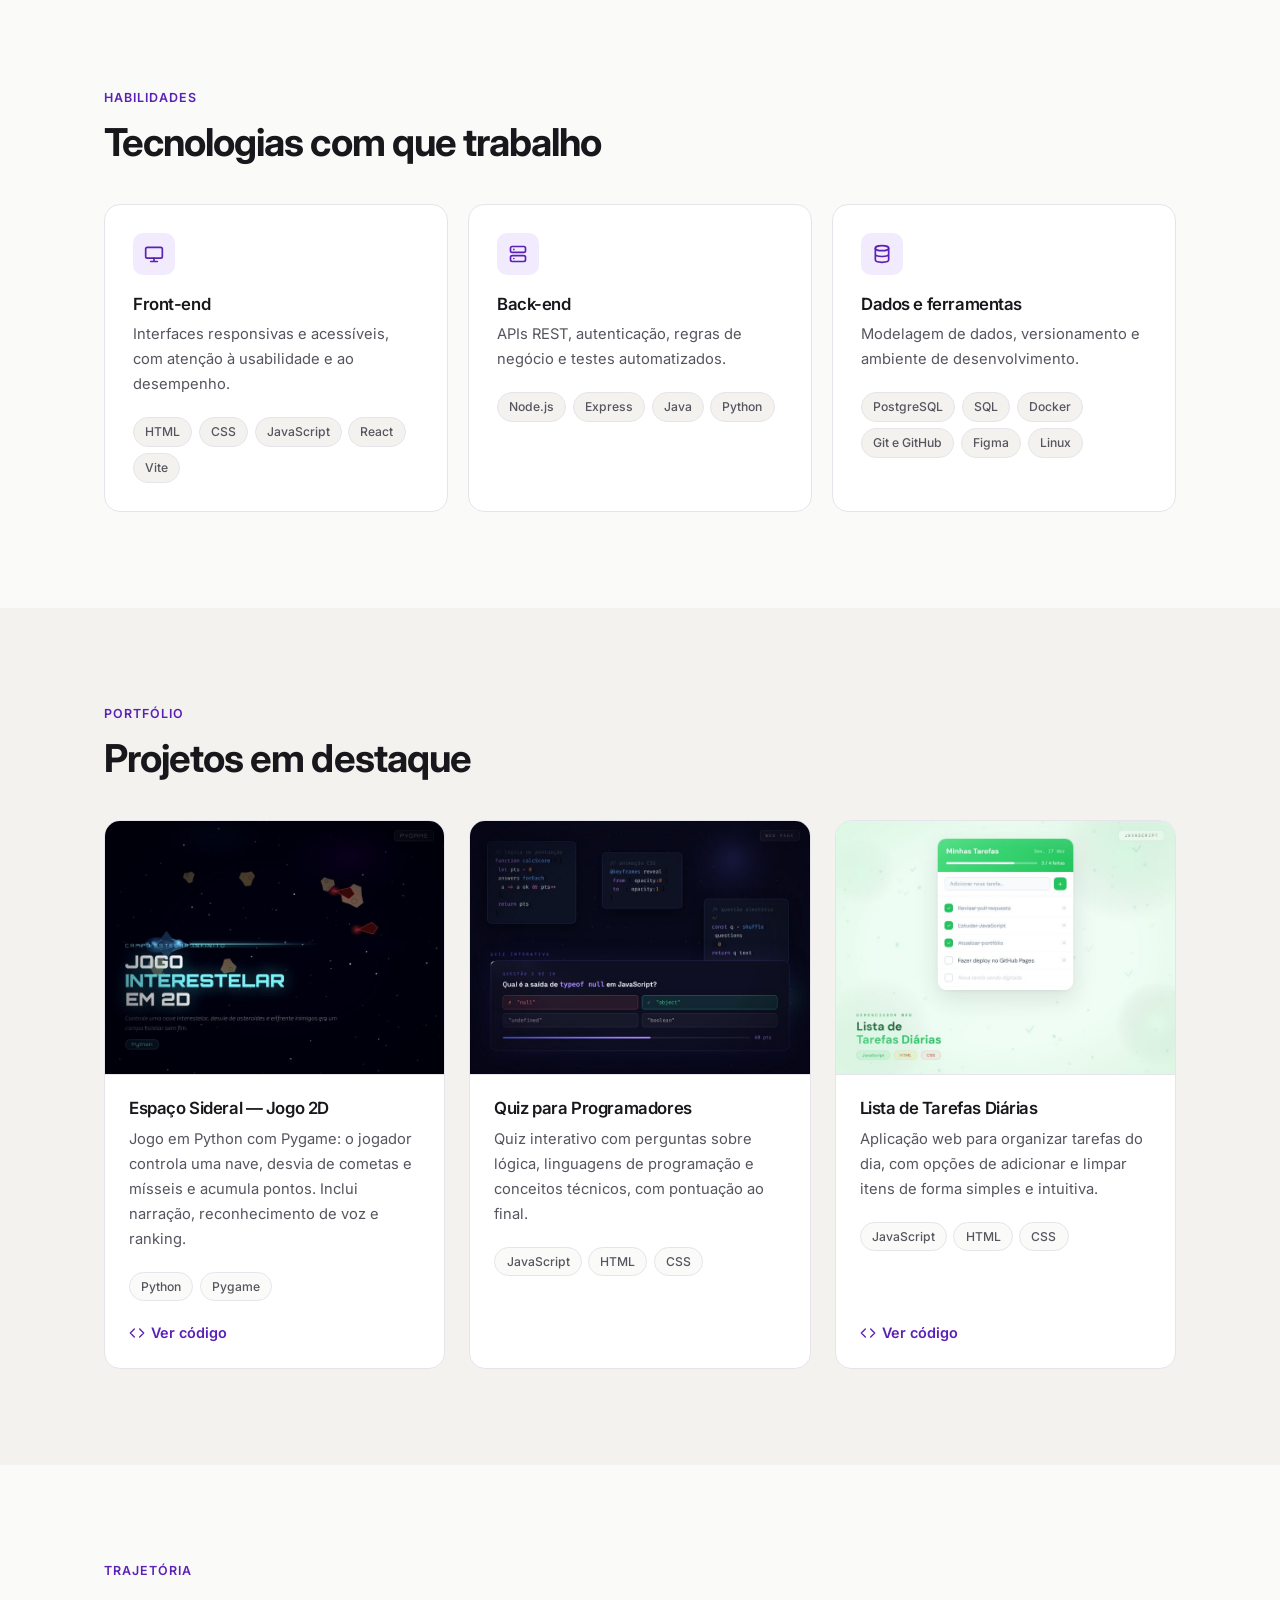
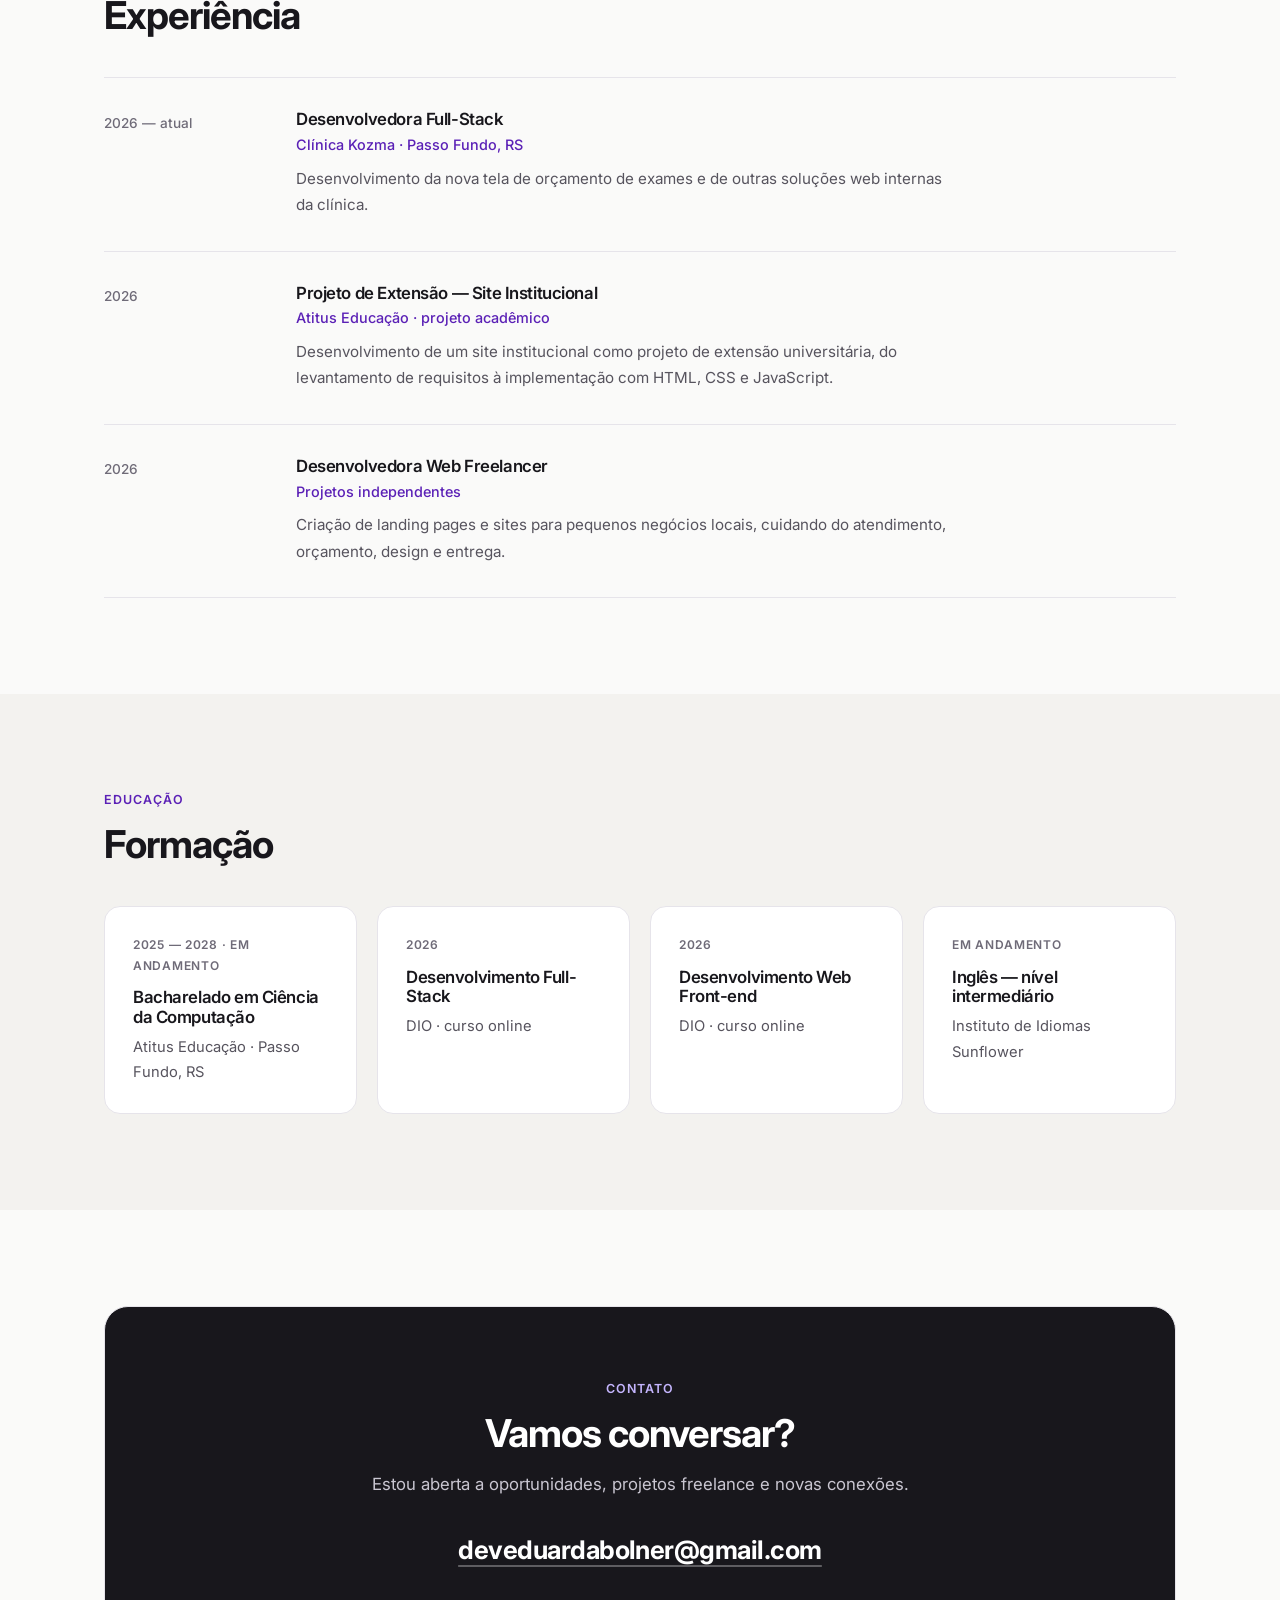
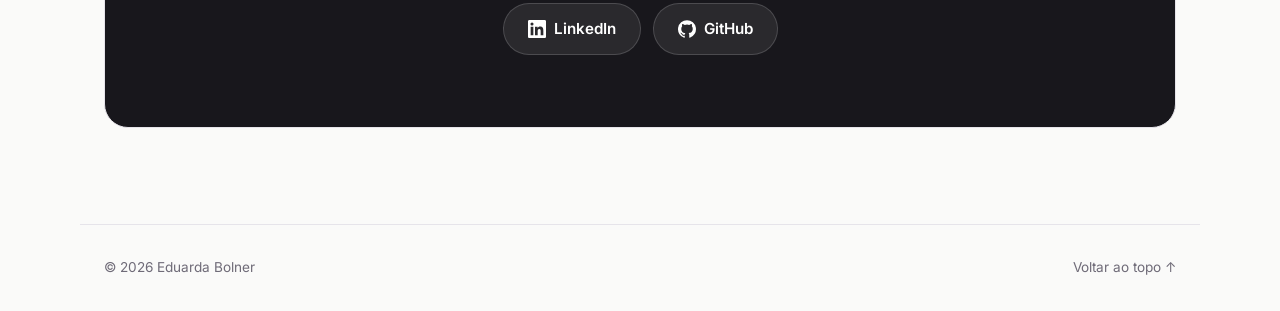
==== commit f344f8f1: "Redesenha o site com visual mais limpo e profissional - Corrige o link de e-mail (apontava para @ema" ====
--- a/index.html
+++ b/index.html
@@ -3,339 +3,314 @@
 <head>
   <meta charset="UTF-8" />
   <meta name="viewport" content="width=device-width, initial-scale=1.0" />
-  <title>Eduarda Bolner — Ciência da Computação</title>
+  <title>Eduarda Bolner — Desenvolvedora Full-Stack</title>
+  <meta name="description" content="Portfólio de Eduarda Bolner, desenvolvedora full-stack e estudante de Ciência da Computação na Atitus Educação (Passo Fundo, RS)." />
+  <meta name="theme-color" content="#6d28d9" />
+
+  <meta property="og:type" content="website" />
+  <meta property="og:url" content="https://www.eduardabolner.dev/" />
+  <meta property="og:title" content="Eduarda Bolner — Desenvolvedora Full-Stack" />
+  <meta property="og:description" content="Projetos, experiência e contato de Eduarda Bolner, desenvolvedora full-stack." />
+  <meta property="og:image" content="https://www.eduardabolner.dev/foto.jpeg" />
+  <meta name="twitter:card" content="summary" />
+
+  <link rel="icon" href="favicon.svg" type="image/svg+xml" />
   <link rel="preconnect" href="https://fonts.googleapis.com" />
   <link rel="preconnect" href="https://fonts.gstatic.com" crossorigin />
-  <link href="https://fonts.googleapis.com/css2?family=Outfit:wght@300;400;500;600;700;800&family=Space+Grotesk:wght@300;400;500;600;700&display=swap" rel="stylesheet" />
+  <link href="https://fonts.googleapis.com/css2?family=Inter:wght@400;500;600;700;800&display=swap" rel="stylesheet" />
   <link rel="stylesheet" href="style.css" />
+
+  <script>
+    // Aplica o tema antes de a página aparecer, para não piscar
+    (function () {
+      var root = document.documentElement;
+      root.classList.add('js');
+      try {
+        var saved = localStorage.getItem('theme');
+        if (saved) root.dataset.theme = saved;
+      } catch (e) {}
+    })();
+  </script>
 </head>
 <body>
 
-<div class="cursor" id="cursor"></div>
-
-<nav>
-  <a href="#hero" class="nav-logo">Duda<span class="dot">.</span></a>
-  <ul>
-    <li><a href="#sobre">Sobre</a></li>
-    <li><a href="#habilidades">Skills</a></li>
-    <li><a href="#projetos">Projetos</a></li>
-    <li><a href="#experiencia">Experiência</a></li>
-    <li><a href="#formacao">Formação</a></li>
-    <li><a href="#contato" class="nav-cta">Contato</a></li>
-  </ul>
-  <button id="theme-btn" onclick="toggleTheme()" style="
-    background:transparent;
-    border:1.5px solid var(--border2);
-    border-radius:100px;
-    padding:.5rem .9rem;
-    font-size:.85rem;
-    cursor:pointer;
-    color:var(--ink);
-    transition:.2s;
-  ">🌙</button>
-</nav>
-
-<section id="hero">
-  <div>
-    <div class="hero-badge">✦ Estudante · Desenvolvedora · Apaixonada por Tecnologia</div>
-    <h1>
-      <span class="h1-name">Eduarda Bolner</span>
-      Ciência da<br/>Computação
-      <span class="h1-uni">Atitus Educação · RS</span>
-    </h1>
+<header class="site-header">
+  <nav class="nav" aria-label="Navegação principal">
+    <a href="#inicio" class="nav-logo">Eduarda<span>.</span></a>
+
+    <ul class="nav-links" id="nav-links">
+      <li><a href="#sobre">Sobre</a></li>
+      <li><a href="#habilidades">Habilidades</a></li>
+      <li><a href="#projetos">Projetos</a></li>
+      <li><a href="#experiencia">Experiência</a></li>
+      <li><a href="#formacao">Formação</a></li>
+      <li><a href="#contato" class="nav-cta">Contato</a></li>
+    </ul>
+
+    <div class="nav-actions">
+      <button type="button" class="icon-btn" id="theme-btn" aria-label="Alternar tema claro/escuro">
+        <svg class="i-moon" viewBox="0 0 24 24" aria-hidden="true"><path d="M21 12.8A9 9 0 1 1 11.2 3a7 7 0 0 0 9.8 9.8z"/></svg>
+        <svg class="i-sun" viewBox="0 0 24 24" aria-hidden="true"><circle cx="12" cy="12" r="4"/><path d="M12 2v2M12 20v2M4.9 4.9l1.4 1.4M17.7 17.7l1.4 1.4M2 12h2M20 12h2M4.9 19.1l1.4-1.4M17.7 6.3l1.4-1.4"/></svg>
+      </button>
+      <button type="button" class="icon-btn menu-btn" id="menu-btn" aria-label="Abrir menu" aria-expanded="false" aria-controls="nav-links">
+        <svg viewBox="0 0 24 24" aria-hidden="true"><path d="M4 7h16M4 12h16M4 17h16"/></svg>
+      </button>
+    </div>
+  </nav>
+</header>
+
+<main>
+
+<section id="inicio" class="hero">
+  <div class="hero-text">
+    <p class="eyebrow">Ciência da Computação · Atitus Educação</p>
+    <h1>Eduarda Bolner</h1>
+    <p class="hero-role">Desenvolvedora Full-Stack</p>
     <p class="hero-desc">
-      Apaixonada por tecnologia e interfaces. No front-end, transformo aprendizado em prática — criando experiências simples, bonitas e cada vez melhores.
+      Desenvolvo aplicações web completas — da interface ao banco de dados — com foco em código limpo, boa experiência de uso e segurança.
     </p>
     <div class="hero-actions">
-      <a href="#projetos" class="btn-ink">
-        Ver Projetos
-        <svg width="14" height="14" viewBox="0 0 14 14" fill="none" stroke="currentColor" stroke-width="2.5" stroke-linecap="round"><path d="M2 7h10M8 3l4 4-4 4"/></svg>
+      <a href="#projetos" class="btn btn-primary">
+        Ver projetos
+        <svg viewBox="0 0 24 24" aria-hidden="true"><path d="M5 12h14M13 6l6 6-6 6"/></svg>
       </a>
-      <a href="#contato" class="btn-ghost">Entre em contato</a>
-    </div>
-  </div>
-  <div class="hero-right">
-    <div class="float-card">
-      <div class="fc-label">Status</div>
-      <div class="fc-val"><span class="cdot" style="background:var(--teal)"></span>Disponível</div>
-      <div class="fc-sub">para novos projetos</div>
-    </div>
-    <div class="float-card">
-      <div class="fc-label">Área</div>
-      <div class="fc-val">Dev + UX</div>
-      <div class="fc-sub">frontend & design</div>
-    </div>
-    <div class="float-card">
-      <div class="fc-label">Localização</div>
-      <div class="fc-val">🌎 RS, Brasil</div>
-      <div class="fc-sub">Aberta a trabalho remoto</div>
-    </div>
-  </div>
-</section>
-
-<section id="sobre">
-  <div class="section-wrap">
-    <div class="sobre-grid">
-      <div class="sobre-photo fade-up">
-        EQB
-        <img src="foto.jpeg" alt="Duda" style="width:100%;height:100%;object-fit:cover;position:absolute;inset:0;border-radius:24px"> 
-      </div>
-      <div class="fade-up">
-        <div class="section-label lp">Quem sou eu</div>
-        <h2>Me chamo Eduarda Bolner</h2>
-        <div class="sobre-text">
-          <p>Sou estudante de Ciência da Computação na <strong>Atitus Educação</strong>, com grande interesse em desenvolvimento front-end e cibersegurança. Gosto de construir interfaces intuitivas e funcionais, ao mesmo tempo em que me preocupo com boas práticas de segurança e proteção de dados.</p>
-          <p>Minha jornada na computação começou pela curiosidade de entender como as coisas funcionam — e hoje essa curiosidade se transformou em interesse por escrever código limpo, identificar vulnerabilidades e desenvolver soluções seguras e eficientes.</p>
-          <p>Quando não estou codando, estou explorando novas tecnologias, aprendendo sobre segurança digital e buscando evoluir tanto na criação de interfaces quanto na construção de aplicações mais seguras.</p>
-        </div>
-        <div class="chips">
-          <span class="chip">💻 Desenvolvedora</span>
-          <span class="chip">📚 Aprendendo sempre</span>
-          <span class="chip">🤝 Colaborativa</span>
-          <span class="chip">☕ Movida a café</span>
-        </div>
-      </div>
-    </div>
-  </div>
-</section>
-
-<section id="habilidades">
-  <div class="section-wrap">
-    <div class="fade-up">
-      <div class="section-label lpu">O que eu sei fazer</div>
-      <h2>Habilidades Técnicas</h2>
-    </div>
-    <div class="bento">
-      <div class="bc s2 fade-up">
-        <div class="bico" style="background:rgba(255,107,181,.12)">🖥️</div>
-        <h3>Desenvolvimento Frontend</h3>
-        <p>Criação de interfaces responsivas e acessíveis, com atenção a usabilidade e desempenho. Gosto de quando o código e o design se encontram de forma harmoniosa.</p>
-        <div class="spills">
-          <span class="sp sp-pk">HTML5</span>
-          <span class="sp sp-pk">CSS</span>
-          <span class="sp sp-pk">JavaScript</span>
-          <span class="sp sp-pu">React</span>
-        </div>
-      </div>
-      <div class="bc fade-up">
-        <div class="bico" style="background:rgba(155,92,255,.12)">⚙️</div>
-        <h3>Backend &amp; Lógica</h3>
-        <p>Algoritmos, estruturas de dados e desenvolvimento server-side para soluções robustas.</p>
-        <div class="spills">
-          <span class="sp sp-pu">Python</span>
-          <span class="sp sp-bl">Java</span>
-          <span class="sp sp-bl">Node.js</span>
-          <span class="sp sp-te">SQL</span>
-        </div>
-      </div>
-      <div class="bc fade-up">
-        <div class="bico" style="background:rgba(0,212,170,.12)">🛠️</div>
-        <h3>Ferramentas</h3>
-        <p>Fluxo de trabalho profissional com controle de versão e deploy contínuo.</p>
-        <div class="spills">
-          <span class="sp sp-te">Git &amp; GitHub</span>
-          <span class="sp sp-te">VS Code</span>
-          <span class="sp sp-or">Figma</span>
-          <span class="sp sp-ye">Linux</span>
-        </div>
-      </div>
-      <div class="bc fade-up">
-        <div class="bico" style="background:rgba(255,225,69,.18)">🧠</div>
-        <h3>Competências</h3>
-        <p>Raciocínio lógico, metodologias ágeis e comunicação técnica clara.</p>
-        <div class="spills">
-          <span class="sp sp-ye">Criatividade</span>
-          <span class="sp sp-ye">Lógica</span>
-          <span class="sp sp-or">Inglês Técnico</span>
-        </div>
-      </div>
-    </div>
-  </div>
-</section>
-
-<section id="projetos">
-  <div class="section-wrap">
-    <div class="fade-up">
-      <div class="section-label lt">Portfólio</div>
-      <h2>Projetos em Destaque</h2>
+      <a href="#contato" class="btn btn-ghost">Entrar em contato</a>
+    </div>
+  </div>
+
+  <aside class="hero-card" aria-label="Resumo">
+    <dl>
+      <div>
+        <dt>Status</dt>
+        <dd><span class="status-dot" aria-hidden="true"></span>Aberta a oportunidades</dd>
+      </div>
+      <div>
+        <dt>Área</dt>
+        <dd>Desenvolvimento web full-stack</dd>
+      </div>
+      <div>
+        <dt>Localização</dt>
+        <dd>Passo Fundo, RS · remoto</dd>
+      </div>
+    </dl>
+  </aside>
+</section>
+
+<section id="sobre" class="section section-alt">
+  <div class="container sobre-grid">
+    <div class="sobre-photo reveal">
+      <img src="foto.jpeg" alt="Foto de Eduarda Bolner" width="396" height="636" loading="lazy" />
+    </div>
+    <div class="reveal">
+      <p class="section-label">Sobre mim</p>
+      <h2>Prazer, sou a Eduarda</h2>
+      <div class="prose">
+        <p>Sou desenvolvedora full-stack e estudante de Ciência da Computação na <strong>Atitus Educação</strong>, em Passo Fundo (RS). Trabalho com aplicações web de ponta a ponta: interfaces em React, APIs em Node.js e bancos de dados relacionais.</p>
+        <p>Comecei pela curiosidade de entender como as coisas funcionam. Hoje essa curiosidade virou cuidado com os detalhes: código legível, interfaces intuitivas e boas práticas de segurança e proteção de dados.</p>
+        <p>Estou sempre estudando algo novo e buscando evoluir tanto na construção de interfaces quanto na arquitetura de aplicações mais robustas.</p>
+      </div>
+    </div>
+  </div>
+</section>
+
+<section id="habilidades" class="section">
+  <div class="container">
+    <div class="reveal">
+      <p class="section-label">Habilidades</p>
+      <h2>Tecnologias com que trabalho</h2>
+    </div>
+    <div class="skills-grid">
+      <article class="card reveal">
+        <div class="card-icon">
+          <svg viewBox="0 0 24 24" aria-hidden="true"><rect x="2" y="4" width="20" height="13" rx="2"/><path d="M8 21h8M12 17v4"/></svg>
+        </div>
+        <h3>Front-end</h3>
+        <p>Interfaces responsivas e acessíveis, com atenção à usabilidade e ao desempenho.</p>
+        <ul class="tags">
+          <li>HTML</li><li>CSS</li><li>JavaScript</li><li>React</li><li>Vite</li>
+        </ul>
+      </article>
+      <article class="card reveal">
+        <div class="card-icon">
+          <svg viewBox="0 0 24 24" aria-hidden="true"><rect x="3" y="3" width="18" height="7" rx="2"/><rect x="3" y="14" width="18" height="7" rx="2"/><path d="M7 6.5h.01M7 17.5h.01"/></svg>
+        </div>
+        <h3>Back-end</h3>
+        <p>APIs REST, autenticação, regras de negócio e testes automatizados.</p>
+        <ul class="tags">
+          <li>Node.js</li><li>Express</li><li>Java</li><li>Python</li>
+        </ul>
+      </article>
+      <article class="card reveal">
+        <div class="card-icon">
+          <svg viewBox="0 0 24 24" aria-hidden="true"><ellipse cx="12" cy="5" rx="8" ry="3"/><path d="M4 5v14c0 1.7 3.6 3 8 3s8-1.3 8-3V5M4 12c0 1.7 3.6 3 8 3s8-1.3 8-3"/></svg>
+        </div>
+        <h3>Dados e ferramentas</h3>
+        <p>Modelagem de dados, versionamento e ambiente de desenvolvimento.</p>
+        <ul class="tags">
+          <li>PostgreSQL</li><li>SQL</li><li>Docker</li><li>Git e GitHub</li><li>Figma</li><li>Linux</li>
+        </ul>
+      </article>
+    </div>
+  </div>
+</section>
+
+<section id="projetos" class="section section-alt">
+  <div class="container">
+    <div class="reveal">
+      <p class="section-label">Portfólio</p>
+      <h2>Projetos em destaque</h2>
     </div>
     <div class="proj-grid">
-      
-      <a href="https://github.com/EduardaBolner/EspacoSideral" class="proj-card fade-up" target="_blank" rel="noopener noreferrer">
-        <div class="proj-thumb pp1" data-l="Pygame">
-          <iframe src="covers/jogo-interestelar.html" scrolling="no" tabindex="-1"></iframe>
+
+      <article class="proj-card reveal">
+        <div class="proj-thumb">
+          <img src="assets/projetos/jogo-interestelar.jpg" alt="Capa do jogo interestelar em 2D" width="800" height="600" loading="lazy" />
         </div>
         <div class="proj-body">
-          <h3>Jogo Interestelar em 2D</h3>
-          <p>Um jogo 2D ambientado no espaço onde o jogador controla uma nave interestelar, desviando de asteroides e enfrentando inimigos enquanto atravessa um campo estelar infinito.</p>
-          <div class="spills">
-            <span class="sp sp-pk">Python</span>
+          <h3>Espaço Sideral — Jogo 2D</h3>
+          <p>Jogo em Python com Pygame: o jogador controla uma nave, desvia de cometas e mísseis e acumula pontos. Inclui narração, reconhecimento de voz e ranking.</p>
+          <ul class="tags">
+            <li>Python</li><li>Pygame</li>
+          </ul>
+          <div class="proj-links">
+            <a href="https://github.com/EduardaBolner/EspacoSideral" target="_blank" rel="noopener noreferrer">
+              <svg viewBox="0 0 24 24" aria-hidden="true"><path d="M16 18l6-6-6-6M8 6l-6 6 6 6"/></svg>
+              Ver código
+            </a>
           </div>
         </div>
-      </a>
-
-      <a href="https://github.com/EduardaBolner/Brincando-de-CSS" class="proj-card fade-up" target="_blank" rel="noopener noreferrer">
-        <div class="proj-thumb pp2" data-l="Web Page">
-          <iframe src="covers/quiz-programadores.html" scrolling="no" tabindex="-1"></iframe>
+      </article>
+
+      <article class="proj-card reveal">
+        <div class="proj-thumb">
+          <img src="assets/projetos/quiz-programadores.jpg" alt="Capa do quiz para programadores" width="800" height="600" loading="lazy" />
         </div>
         <div class="proj-body">
           <h3>Quiz para Programadores</h3>
-          <p>Um quiz interativo para programadores desenvolvido com HTML, CSS e JavaScript, onde o usuário responde perguntas sobre lógica, linguagens de programação e conceitos técnicos, recebendo uma pontuação ao final.</p>
-          <div class="spills">
-            <span class="sp sp-bl">JavaScript</span>
-            <span class="sp sp-pu">CSS Animation</span>
-            <span class="sp sp-bl">HTML</span>
-          </div>
-        </div>
-      </a>
-
-      <a href="https://github.com/EduardaBolner/Iniciando-JavaScript" class="proj-card fade-up" target="_blank" rel="noopener noreferrer">
-        <div class="proj-thumb pp3" data-l="JavaScript">
-          <iframe src="covers/lista-tarefas.html" scrolling="no" tabindex="-1"></iframe>
+          <p>Quiz interativo com perguntas sobre lógica, linguagens de programação e conceitos técnicos, com pontuação ao final.</p>
+          <ul class="tags">
+            <li>JavaScript</li><li>HTML</li><li>CSS</li>
+          </ul>
+        </div>
+      </article>
+
+      <article class="proj-card reveal">
+        <div class="proj-thumb">
+          <img src="assets/projetos/lista-tarefas.jpg" alt="Capa da lista de tarefas diárias" width="800" height="600" loading="lazy" />
         </div>
         <div class="proj-body">
           <h3>Lista de Tarefas Diárias</h3>
-          <p>Aplicação web para gerenciamento de tarefas diárias, com funcionalidades de adicionar e limpar itens da lista de forma simples e intuitiva.</p>
-          <div class="spills">
-            <span class="sp sp-te">JavaScript</span>
-            <span class="sp sp-ye">HTML</span>
-            <span class="sp sp-or">CSS</span>
+          <p>Aplicação web para organizar tarefas do dia, com opções de adicionar e limpar itens de forma simples e intuitiva.</p>
+          <ul class="tags">
+            <li>JavaScript</li><li>HTML</li><li>CSS</li>
+          </ul>
+          <div class="proj-links">
+            <a href="https://github.com/EduardaBolner/Iniciando-JavaScript" target="_blank" rel="noopener noreferrer">
+              <svg viewBox="0 0 24 24" aria-hidden="true"><path d="M16 18l6-6-6-6M8 6l-6 6 6 6"/></svg>
+              Ver código
+            </a>
           </div>
         </div>
-      </a>
-
-    </div>
-  </div>
-</section>
-
-<section id="experiencia">
-  <div class="section-wrap">
-    <div class="fade-up">
-      <div class="section-label lo">Trajetória</div>
+      </article>
+
+    </div>
+  </div>
+</section>
+
+<section id="experiencia" class="section">
+  <div class="container">
+    <div class="reveal">
+      <p class="section-label">Trajetória</p>
       <h2>Experiência</h2>
     </div>
-    <div class="exp-list">
-      <div class="exp-item fade-up">
-        <div class="exp-date">2026 — Atual</div>
-        <div class="exp-body">
-          <h3>Desenvolvedora Frontend</h3>
-          <div class="exp-co" style="color:var(--purple)">Clínica Kozma— Passo Fundo, RS</div>
-          <p class="exp-desc">Realização da nova tela de orçamento de exames da Clínica Kozma, especificamemte a parte de Frontend. </p>
-        </div>
-      </div>
-      <div class="exp-item fade-up">
-        <div class="exp-date">2026</div>
-        <div class="exp-body">
+    <ol class="timeline">
+      <li class="reveal">
+        <span class="tl-date">2026 — atual</span>
+        <div>
+          <h3>Desenvolvedora Full-Stack</h3>
+          <p class="tl-org">Clínica Kozma · Passo Fundo, RS</p>
+          <p>Desenvolvimento da nova tela de orçamento de exames e de outras soluções web internas da clínica.</p>
+        </div>
+      </li>
+      <li class="reveal">
+        <span class="tl-date">2026</span>
+        <div>
           <h3>Projeto de Extensão — Site Institucional</h3>
-          <div class="exp-co" style="color:var(--teal)">Atitus Educação (Projeto Acadêmico)</div>
-          <p class="exp-desc">Desenvolvimento de site pessoal como projeto de extensão universitária. Levantamento de requisitos, implementação completa com HTML, CSS e JavaScript.</p>
-        </div>
-      </div>
-      <div class="exp-item fade-up">
-        <div class="exp-date">2026</div>
-        <div class="exp-body">
-          <h3>Freelancer — Desenvolvimento Web</h3>
-          <div class="exp-co" style="color:var(--pink)">Projetos Independentes</div>
-          <p class="exp-desc">Criação de landing pages e sites para pequenos negócios locais. Atendimento ao cliente, orçamento, design e entrega completa do produto final.</p>
-        </div>
-      </div>
-    </div>
-  </div>
-</section>
-
-<section id="formacao">
-  <div class="section-wrap">
-    <div class="fade-up">
-      <div class="section-label lb">Educação</div>
-      <h2>Formação Acadêmica</h2>
+          <p class="tl-org">Atitus Educação · projeto acadêmico</p>
+          <p>Desenvolvimento de um site institucional como projeto de extensão universitária, do levantamento de requisitos à implementação com HTML, CSS e JavaScript.</p>
+        </div>
+      </li>
+      <li class="reveal">
+        <span class="tl-date">2026</span>
+        <div>
+          <h3>Desenvolvedora Web Freelancer</h3>
+          <p class="tl-org">Projetos independentes</p>
+          <p>Criação de landing pages e sites para pequenos negócios locais, cuidando do atendimento, orçamento, design e entrega.</p>
+        </div>
+      </li>
+    </ol>
+  </div>
+</section>
+
+<section id="formacao" class="section section-alt">
+  <div class="container">
+    <div class="reveal">
+      <p class="section-label">Educação</p>
+      <h2>Formação</h2>
     </div>
     <div class="edu-grid">
-      <div class="edu-card ec-pu fade-up">
-        <div class="edu-year">2025 — 2028 (em andamento)</div>
-        <h3>Ciência da Computação</h3>
-        <div class="edu-inst">Atitus Educação — Passo Fundo, RS</div>
-      </div>
-      <div class="edu-card ec-pk fade-up">
-        <div class="edu-year">2026</div>
-        <h3>Desenvolvimento Web — Frontend</h3>
-        <div class="edu-inst">Curso de extensão / plataforma online DIO</div>
-      </div>
-      <div class="edu-card ec-te fade-up">
-        <div class="edu-year">2026</div>
-        <h3>Full-Stack</h3>
-        <div class="edu-inst">Plataforma online DIO</div>
-      </div>
-      <div class="edu-card ec-ye fade-up">
-        <div class="edu-year">Sempre Aprendendo </div>
-        <h3>Inglês — Nível Intermediário</h3>
-        <div class="edu-inst">Instituto de idiomas Sunflower</div>
-      </div>
-    </div>
-  </div>
-</section>
-
-<section id="contato">
-  <div class="section-wrap">
-    <div class="contact-box fade-up">
-      <h2>Vamos construir algo juntos? </h2>
-      <p>Estou aberta a projetos acadêmicos, freelances e novas conexões.<br/>Me chama, adoro conversar sobre tecnologia!</p>
+      <article class="card reveal">
+        <p class="edu-year">2025 — 2028 · em andamento</p>
+        <h3>Bacharelado em Ciência da Computação</h3>
+        <p>Atitus Educação · Passo Fundo, RS</p>
+      </article>
+      <article class="card reveal">
+        <p class="edu-year">2026</p>
+        <h3>Desenvolvimento Full-Stack</h3>
+        <p>DIO · curso online</p>
+      </article>
+      <article class="card reveal">
+        <p class="edu-year">2026</p>
+        <h3>Desenvolvimento Web Front-end</h3>
+        <p>DIO · curso online</p>
+      </article>
+      <article class="card reveal">
+        <p class="edu-year">Em andamento</p>
+        <h3>Inglês — nível intermediário</h3>
+        <p>Instituto de Idiomas Sunflower</p>
+      </article>
+    </div>
+  </div>
+</section>
+
+<section id="contato" class="section">
+  <div class="container">
+    <div class="contact-box reveal">
+      <p class="section-label">Contato</p>
+      <h2>Vamos conversar?</h2>
+      <p>Estou aberta a oportunidades, projetos freelance e novas conexões.</p>
+      <a href="mailto:deveduardabolner@gmail.com" class="contact-email">deveduardabolner@gmail.com</a>
       <div class="contact-links">
-        <a href="https://www.linkedin.com/in/eduarda-bolner-427b293a9" class="contact-link" target="_blank">
-          <svg viewBox="0 0 24 24"><path d="M20.447 20.452h-3.554v-5.569c0-1.328-.027-3.037-1.852-3.037-1.853 0-2.136 1.445-2.136 2.939v5.667H9.351V9h3.414v1.561h.046c.477-.9 1.637-1.85 3.37-1.85 3.601 0 4.267 2.37 4.267 5.455v6.286zM5.337 7.433c-1.144 0-2.063-.926-2.063-2.065 0-1.138.92-2.063 2.063-2.063 1.14 0 2.064.925 2.064 2.063 0 1.139-.925 2.065-2.064 2.065zm1.782 13.019H3.555V9h3.564v11.452zM22.225 0H1.771C.792 0 0 .774 0 1.729v20.542C0 23.227.792 24 1.771 24h20.451C23.2 24 24 23.227 24 22.271V1.729C24 .774 23.2 0 22.222 0h.003z"/></svg>
+        <a href="https://www.linkedin.com/in/eduarda-bolner-427b293a9" class="btn btn-light" target="_blank" rel="noopener noreferrer">
+          <svg viewBox="0 0 24 24" aria-hidden="true" class="fill"><path d="M20.45 20.45h-3.55v-5.57c0-1.33-.03-3.04-1.85-3.04-1.85 0-2.14 1.45-2.14 2.94v5.67H9.35V9h3.41v1.56h.05c.48-.9 1.64-1.85 3.37-1.85 3.6 0 4.27 2.37 4.27 5.46v6.28zM5.34 7.43a2.06 2.06 0 1 1 0-4.13 2.06 2.06 0 0 1 0 4.13zM7.12 20.45H3.56V9h3.56v11.45zM22.22 0H1.77C.79 0 0 .77 0 1.73v20.54C0 23.23.79 24 1.77 24h20.45c.98 0 1.78-.77 1.78-1.73V1.73C24 .77 23.2 0 22.22 0z"/></svg>
           LinkedIn
         </a>
-        <a href="https://github.com/EduardaBolner" class="contact-link" target="_blank">
-          <svg viewBox="0 0 24 24"><path d="M12 .297c-6.63 0-12 5.373-12 12 0 5.303 3.438 9.8 8.205 11.385.6.113.82-.258.82-.577 0-.285-.01-1.04-.015-2.04-3.338.724-4.042-1.61-4.042-1.61C4.422 18.07 3.633 17.7 3.633 17.7c-1.087-.744.084-.729.084-.729 1.205.084 1.838 1.236 1.838 1.236 1.07 1.835 2.809 1.305 3.495.998.108-.776.417-1.305.76-1.605-2.665-.3-5.466-1.332-5.466-5.93 0-1.31.465-2.38 1.235-3.22-.135-.303-.54-1.523.105-3.176 0 0 1.005-.322 3.3 1.23.96-.267 1.98-.399 3-.405 1.02.006 2.04.138 3 .405 2.28-1.552 3.285-1.23 3.285-1.23.645 1.653.24 2.873.12 3.176.765.84 1.23 1.91 1.23 3.22 0 4.61-2.805 5.625-5.475 5.92.42.36.81 1.096.81 2.22 0 1.606-.015 2.896-.015 3.286 0 .315.21.69.825.57C20.565 22.092 24 17.592 24 12.297c0-6.627-5.373-12-12-12"/></svg>
+        <a href="https://github.com/EduardaBolner" class="btn btn-light" target="_blank" rel="noopener noreferrer">
+          <svg viewBox="0 0 24 24" aria-hidden="true" class="fill"><path d="M12 .3a12 12 0 0 0-3.8 23.38c.6.12.83-.26.83-.57v-2.04c-3.34.72-4.04-1.61-4.04-1.61-.55-1.39-1.33-1.76-1.33-1.76-1.09-.74.08-.73.08-.73 1.2.08 1.84 1.24 1.84 1.24 1.07 1.83 2.81 1.3 3.5 1 .1-.78.42-1.31.76-1.61-2.67-.3-5.47-1.33-5.47-5.93 0-1.31.47-2.38 1.24-3.22-.14-.3-.54-1.52.1-3.18 0 0 1-.32 3.3 1.23a11.5 11.5 0 0 1 6 0c2.28-1.55 3.29-1.23 3.29-1.23.64 1.66.24 2.88.12 3.18.77.84 1.23 1.91 1.23 3.22 0 4.61-2.81 5.62-5.48 5.92.43.37.81 1.1.81 2.22v3.29c0 .32.22.69.83.57A12 12 0 0 0 12 .3"/></svg>
           GitHub
         </a>
-        <a href="https://wa.me/5554991230935" class="contact-link" target="_blank">
-          <svg viewBox="0 0 24 24"><path d="M17.472 14.382c-.297-.149-1.758-.867-2.03-.967-.273-.099-.471-.148-.67.15-.197.297-.767.966-.94 1.164-.173.199-.347.223-.644.075-.297-.15-1.255-.463-2.39-1.475-.883-.788-1.48-1.761-1.653-2.059-.173-.297-.018-.458.13-.606.134-.133.298-.347.446-.52.149-.174.198-.298.298-.497.099-.198.05-.371-.025-.52-.075-.149-.669-1.612-.916-2.207-.242-.579-.487-.5-.669-.51-.173-.008-.371-.01-.57-.01-.198 0-.52.074-.792.372-.272.297-1.04 1.016-1.04 2.479 0 1.462 1.065 2.875 1.213 3.074.149.198 2.096 3.2 5.077 4.487.709.306 1.262.489 1.694.625.712.227 1.36.195 1.871.118.571-.085 1.758-.719 2.006-1.413.248-.694.248-1.289.173-1.413-.074-.124-.272-.198-.57-.347m-5.421 7.403h-.004a9.87 9.87 0 01-5.031-1.378l-.361-.214-3.741.982.998-3.648-.235-.374a9.86 9.86 0 01-1.51-5.26c.001-5.45 4.436-9.884 9.888-9.884 2.64 0 5.122 1.03 6.988 2.898a9.825 9.825 0 012.893 6.994c-.003 5.45-4.437 9.884-9.885 9.884m8.413-18.297A11.815 11.815 0 0012.05 0C5.495 0 .16 5.335.157 11.892c0 2.096.547 4.142 1.588 5.945L.057 24l6.305-1.654a11.882 11.882 0 005.683 1.448h.005c6.554 0 11.89-5.335 11.893-11.893a11.821 11.821 0 00-3.48-8.413z"/></svg>
-          WhatsApp
-        </a>
-      </div>
-      <a href="mailto:deveduardabolner@email.com" class="email-big">deveduardabolner@gmail.com</a>
-    </div>
-  </div>
-</section>
-
-<footer>
-  <p>© 2026 Eduarda de Quevedo Ferreira Bolner · Feito com 💜 e muito código</p>
-  <div class="footer-links">
-    <a href="https://www.linkedin.com/in/eduarda-bolner-427b293a9" target="_blank">LinkedIn</a>
-    <a href="https://github.com/EduardaBolner" target="_blank">GitHub</a>
-    <a href="#hero">Voltar ao topo ↑</a>
-  </div>
+      </div>
+    </div>
+  </div>
+</section>
+
+</main>
+
+<footer class="site-footer">
+  <p>© 2026 Eduarda Bolner</p>
+  <a href="#inicio">Voltar ao topo ↑</a>
 </footer>
 
 <script src="script.js"></script>
-
-<script>
-function toggleTheme() {
-  const html = document.documentElement;
-  const btn = document.getElementById('theme-btn');
-  const isDark = html.dataset.theme === 'dark';
-
-  if (isDark) {
-    html.removeAttribute('data-theme');
-    btn.textContent = '🌙';
-    localStorage.setItem('theme', 'light');
-  } else {
-    html.dataset.theme = 'dark';
-    btn.textContent = '☀️';
-    localStorage.setItem('theme', 'dark');
-  }
-}
-
-(function() {
-  if (localStorage.getItem('theme') === 'dark') {
-    document.documentElement.dataset.theme = 'dark';
-    document.addEventListener('DOMContentLoaded', () => {
-      const btn = document.getElementById('theme-btn');
-      if (btn) btn.textContent = '☀️';
-    });
-  }
-})();
-</script>
-
 </body>
-</html>+</html>
--- a/style.css
+++ b/style.css
@@ -1,466 +1,472 @@
 *, *::before, *::after { box-sizing: border-box; margin: 0; padding: 0; }
 
+/* ---------- Tokens ---------- */
+
 :root {
-  --bg: #faf8f4;
-  --bg2: #f2eeea;
-  --bg3: #fff;
-  --ink: #1a1714;
-  --ink2: #5a5550;
-  --ink3: #9a9490;
-  --pink: #ff6bb5;
-  --yellow: #ffe145;
-  --teal: #00d4aa;
-  --purple: #9b5cff;
-  --orange: #ff7a3d;
-  --blue: #4facff;
-  --border: rgba(26,23,20,0.09);
-  --border2: rgba(26,23,20,0.16);
-  --font-display: 'Outfit', sans-serif;
-  --font-body: 'Space Grotesk', sans-serif;
-  --r: 20px;
-  --transition: 0.3s ease;
-}
-
-[data-theme="dark"] {
-  --bg: #0f0e0d;
-  --bg2: #1a1814;
-  --bg3: #242018;
-  --ink: #f5f2ee;
-  --ink2: #a09890;
-  --ink3: #605850;
-  --border: rgba(245,242,238,0.08);
-  --border2: rgba(245,242,238,0.14);
-}
-
-html { scroll-behavior: smooth; }
+  --bg: #fafaf9;
+  --bg-alt: #f3f2ef;
+  --surface: #ffffff;
+  --ink: #18171c;
+  --ink-2: #57545e;
+  --ink-3: #6f6b78;
+  --border: #e6e4ea;
+  --accent: #6d28d9;
+  --accent-ink: #ffffff;
+  --accent-soft: #f1ebfd;
+  --accent-text: #5b21b6;
+  --success: #16a34a;
+  --contact-bg: #18171c;
+  --shadow: 0 1px 2px rgba(0,0,0,.04), 0 8px 24px rgba(0,0,0,.05);
+
+  --font: 'Inter', system-ui, -apple-system, 'Segoe UI', sans-serif;
+  --r: 16px;
+  --container: 1120px;
+  --header-h: 72px;
+
+  color-scheme: light;
+}
+
+@media (prefers-color-scheme: dark) {
+  :root:not([data-theme="light"]) {
+    --bg: #111014;
+    --bg-alt: #16151a;
+    --surface: #1d1c22;
+    --ink: #f4f3f6;
+    --ink-2: #b4b0bd;
+    --ink-3: #8f8a99;
+    --border: #2c2a33;
+    --accent: #8b5cf6;
+    --accent-soft: rgba(139,92,246,.14);
+    --accent-text: #c4b5fd;
+    --contact-bg: #1d1c22;
+    --shadow: 0 1px 2px rgba(0,0,0,.3), 0 8px 24px rgba(0,0,0,.25);
+    color-scheme: dark;
+  }
+}
+
+:root[data-theme="dark"] {
+  --bg: #111014;
+  --bg-alt: #16151a;
+  --surface: #1d1c22;
+  --ink: #f4f3f6;
+  --ink-2: #b4b0bd;
+  --ink-3: #8f8a99;
+  --border: #2c2a33;
+  --accent: #8b5cf6;
+  --accent-soft: rgba(139,92,246,.14);
+  --accent-text: #c4b5fd;
+  --contact-bg: #1d1c22;
+  --shadow: 0 1px 2px rgba(0,0,0,.3), 0 8px 24px rgba(0,0,0,.25);
+  color-scheme: dark;
+}
+
+/* ---------- Base ---------- */
+
+html { scroll-behavior: smooth; scroll-padding-top: var(--header-h); }
 
 body {
   background: var(--bg);
   color: var(--ink);
-  font-family: var(--font-body);
+  font-family: var(--font);
   font-size: 16px;
   line-height: 1.6;
-  overflow-x: hidden;
-  transition: background var(--transition), color var(--transition);
-}
-
-.cursor {
-  width: 12px; height: 12px;
-  border-radius: 50%;
-  background: var(--pink);
+  -webkit-font-smoothing: antialiased;
+}
+
+img { display: block; max-width: 100%; height: auto; }
+
+a { color: inherit; }
+
+svg { width: 18px; height: 18px; flex-shrink: 0; fill: none; stroke: currentColor; stroke-width: 2; stroke-linecap: round; stroke-linejoin: round; }
+svg.fill { fill: currentColor; stroke: none; }
+
+:focus-visible { outline: 2px solid var(--accent); outline-offset: 3px; border-radius: 6px; }
+
+h1, h2, h3 { letter-spacing: -0.025em; line-height: 1.15; }
+
+h2 { font-size: clamp(1.75rem, 3.5vw, 2.4rem); font-weight: 700; margin-bottom: 2.5rem; }
+
+h3 { font-size: 1.05rem; font-weight: 600; }
+
+.container { max-width: var(--container); margin: 0 auto; padding: 0 24px; }
+
+.section { padding: 6rem 0; }
+.section-alt { background: var(--bg-alt); }
+
+.section-label, .eyebrow {
+  font-size: .78rem;
+  font-weight: 600;
+  letter-spacing: .08em;
+  text-transform: uppercase;
+  color: var(--accent-text);
+  margin-bottom: .75rem;
+}
+
+/* ---------- Header ---------- */
+
+.site-header {
   position: fixed;
-  pointer-events: none;
-  z-index: 9999;
-  transform: translate(-50%,-50%);
-  transition: width .2s, height .2s, background .2s;
-  mix-blend-mode: multiply;
-}
-
-nav {
-  position: fixed;
-  top: 1.25rem; left: 50%;
-  transform: translateX(-50%);
+  inset: 0 0 auto 0;
   z-index: 100;
+  background: color-mix(in srgb, var(--bg) 85%, transparent);
+  backdrop-filter: blur(12px);
+  -webkit-backdrop-filter: blur(12px);
+  border-bottom: 1px solid var(--border);
+}
+
+.nav {
+  max-width: var(--container);
+  height: var(--header-h);
+  margin: 0 auto;
+  padding: 0 24px;
   display: flex;
   align-items: center;
   gap: 2rem;
-  background: var(--bg3);
-  border: 1.5px solid var(--border2);
-  border-radius: 100px;
-  padding: 0.8rem 1.75rem;
-  box-shadow: 0 4px 30px rgba(0,0,0,0.06);
-  white-space: nowrap;
-  transition: background var(--transition), border-color var(--transition);
 }
 
 .nav-logo {
-  font-family: var(--font-display);
   font-weight: 800;
-  font-size: 1rem;
-  color: var(--ink);
+  font-size: 1.1rem;
+  letter-spacing: -0.03em;
   text-decoration: none;
-  letter-spacing: -0.03em;
-}
-
-.nav-logo .dot { color: var(--pink); }
-
-nav ul { display: flex; gap: 1.5rem; list-style: none; }
-
-nav a {
-  color: var(--ink2);
+  margin-right: auto;
+}
+
+.nav-logo span { color: var(--accent); }
+
+.nav-links { display: flex; align-items: center; gap: 1.75rem; list-style: none; }
+
+.nav-links a {
+  color: var(--ink-2);
   text-decoration: none;
-  font-size: 0.84rem;
+  font-size: .9rem;
   font-weight: 500;
   transition: color .2s;
 }
 
-nav a:hover { color: var(--ink); }
-
-.nav-cta {
-  background: var(--ink) !important;
-  color: var(--bg) !important;
-  padding: .5rem 1.25rem !important;
-  border-radius: 100px;
-  font-weight: 600 !important;
-}
-
-#hero {
+.nav-links a:hover, .nav-links a.active { color: var(--ink); }
+
+.nav-links .nav-cta {
+  color: var(--accent-ink);
+  background: var(--accent);
+  padding: .5rem 1.1rem;
+  border-radius: 999px;
+}
+
+.nav-links .nav-cta:hover { color: var(--accent-ink); opacity: .9; }
+
+.nav-actions { display: flex; gap: .5rem; }
+
+.icon-btn {
+  width: 40px; height: 40px;
+  display: inline-flex; align-items: center; justify-content: center;
+  background: transparent;
+  color: var(--ink);
+  border: 1px solid var(--border);
+  border-radius: 999px;
+  cursor: pointer;
+  transition: border-color .2s;
+}
+
+.icon-btn:hover { border-color: var(--ink-3); }
+
+.i-sun { display: none; }
+:root[data-theme="dark"] .i-sun { display: block; }
+:root[data-theme="dark"] .i-moon { display: none; }
+@media (prefers-color-scheme: dark) {
+  :root:not([data-theme="light"]) .i-sun { display: block; }
+  :root:not([data-theme="light"]) .i-moon { display: none; }
+}
+
+.menu-btn { display: none; }
+
+/* ---------- Botões ---------- */
+
+.btn {
+  display: inline-flex; align-items: center; gap: .5rem;
+  font: inherit; font-size: .95rem; font-weight: 600;
+  padding: .8rem 1.5rem;
+  border-radius: 999px;
+  text-decoration: none;
+  border: 1px solid transparent;
+  cursor: pointer;
+  transition: background .2s, border-color .2s, opacity .2s;
+}
+
+.btn-primary { background: var(--accent); color: var(--accent-ink); }
+.btn-primary:hover { opacity: .9; }
+
+.btn-ghost { border-color: var(--border); color: var(--ink); }
+.btn-ghost:hover { border-color: var(--ink-3); }
+
+.btn-light { background: rgba(255,255,255,.08); border-color: rgba(255,255,255,.16); color: #fff; }
+.btn-light:hover { background: rgba(255,255,255,.16); }
+
+/* ---------- Hero ---------- */
+
+.hero {
+  max-width: var(--container);
   min-height: 100vh;
-  padding: 10rem 6vw 6rem;
+  margin: 0 auto;
+  padding: calc(var(--header-h) + 4rem) 24px 5rem;
   display: grid;
-  grid-template-columns: 1fr 280px;
+  grid-template-columns: 1fr 320px;
   gap: 4rem;
   align-items: center;
-  max-width: 1300px;
-  margin: 0 auto;
-}
-
-.hero-badge {
-  display: inline-flex;
-  align-items: center;
-  gap: .5rem;
-  background: var(--purple);
-  color: var(--ink);
-  font-weight: 700;
-  font-size: .75rem;
-  letter-spacing: .1em;
-  text-transform: uppercase;
-  padding: .4rem 1rem;
-  border-radius: 100px;
-  margin-bottom: 2rem;
-}
-
-h1 {
-  font-family: var(--font-display);
-  font-size: clamp(3rem, 6.5vw, 5.5rem);
-  font-weight: 800;
-  line-height: 1.0;
-  letter-spacing: -0.04em;
-  margin-bottom: 1.5rem;
-}
-
-.h1-name {
-  display: block;
-  background: linear-gradient(90deg, var(--pink) 0%, var(--purple) 50%, var(--blue) 100%);
-  -webkit-background-clip: text;
-  -webkit-text-fill-color: transparent;
-  background-clip: text;
-}
-
-.h1-uni {
-  display: block;
-  color: var(--ink3);
-  font-size: .5em;
-  font-weight: 500;
-  letter-spacing: 0;
-  margin-top: .4em;
-  -webkit-text-fill-color: var(--ink3);
-}
-
-.hero-desc {
-  font-size: 1.05rem;
-  color: var(--ink2);
-  max-width: 500px;
-  line-height: 1.75;
-  margin-bottom: 2.5rem;
-}
-
-.hero-actions { display: flex; gap: 1rem; flex-wrap: wrap; }
-
-.btn-ink {
-  display: inline-flex; align-items: center; gap: .5rem;
-  background: var(--ink); color: var(--bg);
-  font-family: var(--font-body); font-weight: 600; font-size: .9rem;
-  padding: .9rem 1.75rem; border-radius: 100px;
-  text-decoration: none; border: none; cursor: pointer;
-  transition: transform .2s, opacity .2s;
-}
-
-.btn-ink:hover { transform: translateY(-3px); opacity: .85; }
-
-.btn-ghost {
-  display: inline-flex; align-items: center; gap: .5rem;
-  background: transparent; color: var(--ink);
-  font-family: var(--font-body); font-weight: 500; font-size: .9rem;
-  padding: .9rem 1.75rem; border-radius: 100px;
-  text-decoration: none; border: 1.5px solid var(--border2);
-  transition: border-color .2s, transform .2s; cursor: pointer;
-}
-
-.btn-ghost:hover { border-color: var(--ink); transform: translateY(-3px); }
-
-.hero-right { display: flex; flex-direction: column; gap: 1rem; }
-
-.float-card {
-  background: var(--bg3);
-  border: 1.5px solid var(--border);
-  border-radius: var(--r);
-  padding: 1.25rem 1.5rem;
-  animation: float 4s ease-in-out infinite;
-  transition: background var(--transition), border-color var(--transition);
-}
-
-.float-card:nth-child(2) { animation-delay: .7s; animation-duration: 5s; }
-.float-card:nth-child(3) { animation-delay: 1.4s; animation-duration: 4.5s; }
-
-@keyframes float {
-  0%,100% { transform: translateY(0); }
-  50% { transform: translateY(-8px); }
-}
-
-.fc-label { font-size: .7rem; font-weight: 700; letter-spacing: .1em; text-transform: uppercase; color: var(--ink3); margin-bottom: .5rem; }
-.fc-val { font-family: var(--font-display); font-size: 1.4rem; font-weight: 800; letter-spacing: -.03em; color: var(--ink); }
-.fc-sub { font-size: .78rem; color: var(--ink2); margin-top: .2rem; }
-.cdot { width: 9px; height: 9px; border-radius: 50%; display: inline-block; margin-right: .4rem; vertical-align: middle; }
-
-.section-wrap { max-width: 1200px; margin: 0 auto; padding: 6rem 6vw; }
-
-.section-label {
-  display: inline-flex; align-items: center; gap: .6rem;
-  font-size: .73rem; font-weight: 700; letter-spacing: .12em;
-  text-transform: uppercase; color: var(--ink3); margin-bottom: .75rem;
-}
-
-.section-label::before { content: ''; width: 22px; height: 2px; border-radius: 2px; }
-.lp::before  { background: var(--pink); }
-.lpu::before { background: var(--purple); }
-.lt::before  { background: var(--teal); }
-.lo::before  { background: var(--orange); }
-.lb::before  { background: var(--blue); }
-
-h2 {
-  font-family: var(--font-display);
-  font-size: clamp(2rem, 4vw, 3rem);
+}
+
+.hero h1 {
+  font-size: clamp(2.75rem, 6.5vw, 4.75rem);
   font-weight: 800;
   letter-spacing: -0.04em;
-  line-height: 1.1;
-  margin-bottom: 2.5rem;
-}
-
-#sobre { background: var(--bg2); }
-
-.sobre-grid { display: grid; grid-template-columns: 1fr 1fr; gap: 4rem; align-items: start; }
+  line-height: 1.02;
+}
+
+.hero-role {
+  font-size: clamp(1.35rem, 3vw, 2rem);
+  font-weight: 600;
+  letter-spacing: -0.02em;
+  color: var(--ink-3);
+  margin: .5rem 0 1.5rem;
+}
+
+.hero-desc {
+  font-size: 1.1rem;
+  color: var(--ink-2);
+  max-width: 520px;
+  line-height: 1.7;
+  margin-bottom: 2.25rem;
+}
+
+.hero-actions { display: flex; flex-wrap: wrap; gap: .75rem; }
+
+.hero-card {
+  background: var(--surface);
+  border: 1px solid var(--border);
+  border-radius: var(--r);
+  padding: .5rem 1.5rem;
+  box-shadow: var(--shadow);
+}
+
+.hero-card dl > div { padding: 1.1rem 0; border-bottom: 1px solid var(--border); }
+.hero-card dl > div:last-child { border-bottom: 0; }
+
+.hero-card dt {
+  font-size: .72rem; font-weight: 600; letter-spacing: .08em;
+  text-transform: uppercase; color: var(--ink-3);
+  margin-bottom: .25rem;
+}
+
+.hero-card dd { font-weight: 600; display: flex; align-items: center; gap: .5rem; }
+
+.status-dot {
+  width: 8px; height: 8px; border-radius: 50%;
+  background: var(--success);
+  box-shadow: 0 0 0 4px color-mix(in srgb, var(--success) 20%, transparent);
+}
+
+/* ---------- Sobre ---------- */
+
+.sobre-grid { display: grid; grid-template-columns: 5fr 7fr; gap: 4rem; align-items: center; }
 
 .sobre-photo {
-  background: var(--bg3);
-  border: 1.5px solid var(--border);
+  aspect-ratio: 4 / 5;
+  max-width: 400px;
+  border-radius: var(--r);
+  overflow: hidden;
+  background: var(--surface);
+  border: 1px solid var(--border);
+}
+
+.sobre-photo img { width: 100%; height: 100%; object-fit: cover; }
+
+.prose p { color: var(--ink-2); line-height: 1.8; margin-bottom: 1rem; max-width: 60ch; }
+.prose strong { color: var(--ink); font-weight: 600; }
+
+/* ---------- Cards e tags ---------- */
+
+.card {
+  background: var(--surface);
+  border: 1px solid var(--border);
+  border-radius: var(--r);
+  padding: 1.75rem;
+}
+
+.card h3 { margin-bottom: .5rem; }
+.card p { color: var(--ink-2); font-size: .92rem; line-height: 1.7; }
+
+.card-icon {
+  width: 42px; height: 42px;
+  display: flex; align-items: center; justify-content: center;
+  border-radius: 10px;
+  background: var(--accent-soft);
+  color: var(--accent-text);
+  margin-bottom: 1.25rem;
+}
+
+.card-icon svg { width: 20px; height: 20px; }
+
+.skills-grid { display: grid; grid-template-columns: repeat(3, 1fr); gap: 1.25rem; }
+
+.tags { display: flex; flex-wrap: wrap; gap: .4rem; list-style: none; margin-top: 1.25rem; }
+
+.tags li {
+  font-size: .76rem; font-weight: 500;
+  padding: .25rem .7rem;
+  border-radius: 999px;
+  background: var(--bg-alt);
+  border: 1px solid var(--border);
+  color: var(--ink-2);
+}
+
+.section-alt .tags li { background: var(--bg); }
+
+/* ---------- Projetos ---------- */
+
+.proj-grid { display: grid; grid-template-columns: repeat(auto-fill, minmax(300px, 1fr)); gap: 1.5rem; }
+
+.proj-card {
+  display: flex; flex-direction: column;
+  background: var(--surface);
+  border: 1px solid var(--border);
+  border-radius: var(--r);
+  overflow: hidden;
+  transition: box-shadow .25s, border-color .25s;
+}
+
+.proj-card:hover { box-shadow: var(--shadow); border-color: var(--ink-3); }
+
+.proj-thumb { aspect-ratio: 4 / 3; overflow: hidden; border-bottom: 1px solid var(--border); background: var(--bg-alt); }
+.proj-thumb img { width: 100%; height: 100%; object-fit: cover; }
+
+.proj-body { display: flex; flex-direction: column; flex: 1; padding: 1.5rem; }
+.proj-body h3 { margin-bottom: .5rem; }
+.proj-body p { color: var(--ink-2); font-size: .92rem; line-height: 1.7; }
+
+.proj-links { display: flex; gap: 1.25rem; margin-top: auto; padding-top: 1.25rem; }
+
+.proj-links a {
+  display: inline-flex; align-items: center; gap: .4rem;
+  font-size: .9rem; font-weight: 600;
+  color: var(--accent-text);
+  text-decoration: none;
+}
+
+.proj-links a:hover { text-decoration: underline; text-underline-offset: 3px; }
+.proj-links svg { width: 16px; height: 16px; }
+
+/* ---------- Experiência ---------- */
+
+.timeline { list-style: none; border-top: 1px solid var(--border); }
+
+.timeline li {
+  display: grid;
+  grid-template-columns: 160px 1fr;
+  gap: 2rem;
+  padding: 2rem 0;
+  border-bottom: 1px solid var(--border);
+}
+
+.tl-date { font-size: .85rem; font-weight: 500; color: var(--ink-3); padding-top: .15rem; }
+.timeline h3 { margin-bottom: .2rem; }
+.tl-org { font-size: .9rem; font-weight: 500; color: var(--accent-text); margin-bottom: .6rem; }
+.timeline p:last-child { color: var(--ink-2); font-size: .95rem; line-height: 1.75; max-width: 65ch; }
+
+/* ---------- Formação ---------- */
+
+.edu-grid { display: grid; grid-template-columns: repeat(auto-fill, minmax(240px, 1fr)); gap: 1.25rem; }
+
+.edu-year {
+  font-size: .75rem !important; font-weight: 600;
+  letter-spacing: .06em; text-transform: uppercase;
+  color: var(--ink-3) !important;
+  margin-bottom: .75rem;
+}
+
+/* ---------- Contato ---------- */
+
+.contact-box {
+  background: var(--contact-bg);
+  color: #fff;
+  border: 1px solid var(--border);
   border-radius: 24px;
-  aspect-ratio: 3/4;
-  display: flex; align-items: center; justify-content: center;
-  font-family: var(--font-display); font-weight: 800; font-size: 5rem;
-  color: var(--border2); letter-spacing: -.05em;
-  position: relative; overflow: hidden;
-}
-
-.sobre-photo::after {
-  content: '';
-  position: absolute; bottom: 0; right: 0;
-  width: 130px; height: 130px;
-  background: conic-gradient(var(--pink), var(--yellow), var(--teal), var(--purple), var(--pink));
-  border-radius: 130px 0 24px 0;
-  opacity: .25;
-}
-
-.sobre-text p { color: var(--ink2); line-height: 1.8; margin-bottom: 1rem; }
-
-.chips { display: flex; flex-wrap: wrap; gap: .6rem; margin-top: 1.5rem; }
-
-.chip {
-  display: inline-flex; align-items: center; gap: .4rem;
-  font-size: .82rem; font-weight: 500;
-  padding: .45rem 1rem; border-radius: 100px;
-  border: 1.5px solid var(--border); color: var(--ink); background: var(--bg3);
-  transition: background var(--transition), border-color var(--transition);
-}
-
-.bento { display: grid; grid-template-columns: repeat(3,1fr); gap: 1rem; }
-
-.bc {
-  background: var(--bg3); border: 1.5px solid var(--border);
-  border-radius: var(--r); padding: 1.75rem;
-  transition: transform .25s, box-shadow .25s, background var(--transition), border-color var(--transition);
-}
-
-.bc:hover { transform: translateY(-5px); box-shadow: 0 12px 40px rgba(0,0,0,.08); }
-.bc.s2 { grid-column: span 2; }
-
-.bico {
-  width: 40px; height: 40px; border-radius: 12px; font-size: 1.3rem;
-  display: flex; align-items: center; justify-content: center; margin-bottom: 1rem;
-}
-
-.bc h3 { font-family: var(--font-display); font-size: 1rem; font-weight: 700; letter-spacing: -.02em; margin-bottom: .5rem; }
-.bc p  { color: var(--ink2); font-size: .85rem; line-height: 1.7; }
-
-.spills { display: flex; flex-wrap: wrap; gap: .4rem; margin-top: 1rem; }
-
-.sp { font-size: .71rem; font-weight: 600; padding: .25rem .7rem; border-radius: 100px; }
-.sp-pk { background: rgba(255,107,181,.12); color: #c43d8a; }
-.sp-pu { background: rgba(155,92,255,.12); color: #6e35c8; }
-.sp-te { background: rgba(0,212,170,.12);  color: #008866; }
-.sp-bl { background: rgba(79,172,255,.12); color: #1a6db3; }
-.sp-or { background: rgba(255,122,61,.12); color: #b84a15; }
-.sp-ye { background: rgba(255,225,69,.22); color: #886600; }
-
-
-#projetos { background: var(--bg2); }
-
-.proj-grid { display: grid; grid-template-columns: repeat(auto-fit,minmax(300px,1fr)); gap: 1.25rem; }
-
-.proj-card {
-  background: var(--bg3); border: 1.5px solid var(--border);
-  border-radius: var(--r); overflow: hidden;
-  text-decoration: none; display: block;
-  transition: transform .25s, box-shadow .25s, background var(--transition), border-color var(--transition);
-}
-
-.proj-card:hover { transform: translateY(-6px); box-shadow: 0 16px 50px rgba(0,0,0,.1); }
-
-.proj-thumb {
-  height: 270px;
-  position: relative;
-  overflow: hidden;
-}
-
-.proj-thumb::after {
-  content: attr(data-l);
-  position: absolute; top: 1rem; right: 1rem;
-  z-index: 2;
-  font-size: .68rem; font-weight: 700; letter-spacing: .1em; text-transform: uppercase;
-  background: rgba(255,255,255,.82); color: var(--ink);
-  padding: .3rem .75rem; border-radius: 100px;
-  font-family: var(--font-body);
-  backdrop-filter: blur(4px);
-}
-
-.proj-thumb iframe {
-  position: absolute;
-  top: 0; left: 0;
-  width: 800px;
-  height: 600px;
-  border: none;
-  pointer-events: none;
-  transform: scale(0.45);
-  transform-origin: top left;
-}
-
-.pp1 { background: linear-gradient(135deg,#ffe0f2,#ffd6fc); }
-.pp2 { background: linear-gradient(135deg,#d8f0ff,#e0d8ff); }
-.pp3 { background: linear-gradient(135deg,#d6faf2,#d8ffd6); }
-
-
-.proj-body { padding: 1.5rem; }
-
-.proj-body h3 {
-  font-family: var(--font-display); font-size: 1.05rem; font-weight: 700;
-  letter-spacing: -.02em; color: var(--ink); margin-bottom: .5rem;
-}
-
-.proj-body p { color: var(--ink2); font-size: .85rem; line-height: 1.7; margin-bottom: 1rem; }
-
-
-.exp-list { display: flex; flex-direction: column; }
-
-.exp-item {
-  display: grid; grid-template-columns: 140px 1fr; gap: 2rem;
-  padding: 2rem 0; border-bottom: 1px solid var(--border);
-}
-
-.exp-item:first-child { border-top: 1px solid var(--border); }
-
-.exp-date  { font-size: .78rem; font-weight: 600; color: var(--ink3); padding-top: .2rem; }
-
-.exp-body h3 { font-family: var(--font-display); font-size: 1.1rem; font-weight: 700; letter-spacing: -.02em; margin-bottom: .25rem; }
-.exp-co      { font-size: .875rem; font-weight: 600; margin-bottom: .75rem; }
-.exp-desc    { color: var(--ink2); font-size: .9rem; line-height: 1.75; }
-
-
-#formacao { background: var(--bg2); }
-
-.edu-grid { display: grid; grid-template-columns: repeat(auto-fit,minmax(260px,1fr)); gap: 1rem; }
-
-.edu-card {
-  background: var(--bg3); border: 1.5px solid var(--border);
-  border-radius: var(--r); padding: 1.75rem;
-  position: relative; overflow: hidden;
-  transition: background var(--transition), border-color var(--transition);
-}
-
-.edu-card::before { content: ''; position: absolute; top: 0; left: 0; right: 0; height: 4px; }
-.ec-pk::before { background: var(--pink); }
-.ec-pu::before { background: var(--purple); }
-.ec-te::before { background: var(--teal); }
-.ec-ye::before { background: var(--yellow); }
-
-.edu-year  { font-size: .73rem; font-weight: 700; letter-spacing: .1em; text-transform: uppercase; color: var(--ink3); margin-bottom: .75rem; }
-.edu-card h3 { font-family: var(--font-display); font-size: 1rem; font-weight: 700; letter-spacing: -.02em; margin-bottom: .35rem; }
-.edu-inst  { color: var(--ink2); font-size: .85rem; }
-
-
-.contact-box {
-  background: var(--ink); border-radius: 32px;
-  padding: 4rem; text-align: center;
-  position: relative; overflow: hidden;
-}
-
-.contact-box::before {
-  content: ''; position: absolute; inset: 0;
-  background: conic-gradient(from 180deg at 50% 110%, var(--pink) 0deg, var(--purple) 80deg, var(--blue) 160deg, var(--teal) 240deg, var(--yellow) 300deg, var(--pink) 360deg);
-  opacity: .15;
-}
-
-.contact-box > * { position: relative; }
-
-.contact-box h2  { color: #6937f5; font-size: clamp(2rem,5vw,3.5rem); margin-bottom: 1rem; }
-.contact-box p   { color: rgba(105, 55, 245, 0.774); margin-  bottom:2.5rem; font-size:1.05rem; font-weight: 300; }
-
-.contact-links { display: flex; justify-content: center; flex-wrap: wrap; gap: 1rem; margin-bottom: 2.5rem; }
-
-.contact-link {
-  display: inline-flex; align-items: center; gap: .6rem;
-  background: rgba(197, 184, 233, 0.08); border: 1px solid rgba(255,255,255,.12);
-  color: #6937f5; text-decoration: none;
-  padding: .8rem 1.5rem; border-radius: 14px; font-size: .875rem; font-weight: 500;
-  transition: background .2s, transform .2s;
-}
-
-.contact-link:hover { background: rgba(255,255,255,.15); transform: translateY(-2px); }
-.contact-link svg   { width: 16px; height: 16px; fill: currentColor; }
-
-.email-big {
+  padding: 4.5rem 2rem;
+  text-align: center;
+}
+
+.contact-box .section-label { color: #c4b5fd; }
+.contact-box h2 { color: #fff; margin-bottom: 1rem; }
+.contact-box > p:not(.section-label) { color: #c9c6d1; font-size: 1.05rem; margin-bottom: 2rem; }
+
+.contact-email {
   display: inline-block;
-  font-family: var(--font-display); font-size: clamp(1.1rem,3vw,1.6rem);
-  font-weight: 800; color: var(--blue); text-decoration: none; letter-spacing: -.03em;
-}
-
-.email-big:hover { text-decoration: underline; }
-
-
-footer {
-  padding: 2rem 6vw; border-top: 1px solid var(--border);
-  display: flex; justify-content: space-between; align-items: center; flex-wrap: wrap; gap: 1rem;
-}
-
-footer p { color: var(--ink3); font-size: .8rem; }
-
-.footer-links { display: flex; gap: 1.5rem; }
-.footer-links a { color: var(--ink3); text-decoration: none; font-size: .8rem; transition: color .2s; }
-.footer-links a:hover { color: var(--ink); }
-
-
-.fade-up { opacity: 0; transform: translateY(28px); transition: opacity .55s ease, transform .55s ease; }
-.fade-up.visible { opacity: 1; transform: translateY(0); }
-
+  font-size: clamp(1.1rem, 3vw, 1.6rem);
+  font-weight: 700;
+  letter-spacing: -0.02em;
+  color: #fff;
+  text-decoration: underline;
+  text-decoration-color: rgba(255,255,255,.3);
+  text-underline-offset: 6px;
+  margin-bottom: 2rem;
+  word-break: break-all;
+}
+
+.contact-email:hover { text-decoration-color: #c4b5fd; }
+
+.contact-links { display: flex; justify-content: center; flex-wrap: wrap; gap: .75rem; }
+
+/* ---------- Rodapé ---------- */
+
+.site-footer {
+  max-width: var(--container);
+  margin: 0 auto;
+  padding: 2rem 24px;
+  display: flex; justify-content: space-between; align-items: center; gap: 1rem; flex-wrap: wrap;
+  border-top: 1px solid var(--border);
+  font-size: .85rem;
+  color: var(--ink-3);
+}
+
+.site-footer a { color: var(--ink-3); text-decoration: none; }
+.site-footer a:hover { color: var(--ink); }
+
+/* ---------- Animação de entrada (só com JS ativo) ---------- */
+
+.js .reveal { opacity: 0; transform: translateY(16px); transition: opacity .5s ease, transform .5s ease; }
+.js .reveal.visible { opacity: 1; transform: none; }
+
+@media (prefers-reduced-motion: reduce) {
+  html { scroll-behavior: auto; }
+  .js .reveal { opacity: 1; transform: none; transition: none; }
+  * { transition-duration: 0s !important; }
+}
+
+/* ---------- Responsivo ---------- */
 
 @media (max-width: 900px) {
-  #hero { grid-template-columns: 1fr; padding: 8rem 5vw 4rem; }
-  .hero-right { display: none; }
-  .sobre-grid { grid-template-columns: 1fr; }
-  .bento { grid-template-columns: 1fr; }
-  .bc.s2 { grid-column: span 1; }
-  .exp-item { grid-template-columns: 1fr; gap: .4rem; }
-  nav ul { display: none; }
-  .contact-box { padding: 2.5rem 1.5rem; }
-  .proj-thumb { height: 255px; }
-  .proj-thumb iframe { transform: scale(0.425); }
-}+  .hero { grid-template-columns: 1fr; min-height: auto; gap: 3rem; padding-top: calc(var(--header-h) + 3rem); }
+  .hero-card { max-width: 420px; }
+  .sobre-grid { grid-template-columns: 1fr; gap: 2.5rem; }
+  .sobre-photo { max-width: 320px; }
+  .skills-grid { grid-template-columns: 1fr; }
+  .timeline li { grid-template-columns: 1fr; gap: .4rem; }
+  .section { padding: 4.5rem 0; }
+
+  .menu-btn { display: inline-flex; }
+
+  .nav-links {
+    position: absolute;
+    top: var(--header-h); left: 0; right: 0;
+    flex-direction: column;
+    align-items: stretch;
+    gap: 0;
+    padding: .5rem 24px 1.25rem;
+    background: var(--bg);
+    border-bottom: 1px solid var(--border);
+    display: none;
+  }
+
+  .nav-links.open { display: flex; }
+  .nav-links a { display: block; padding: .85rem 0; font-size: 1rem; }
+  .nav-links .nav-cta { text-align: center; margin-top: .75rem; padding: .8rem; }
+}
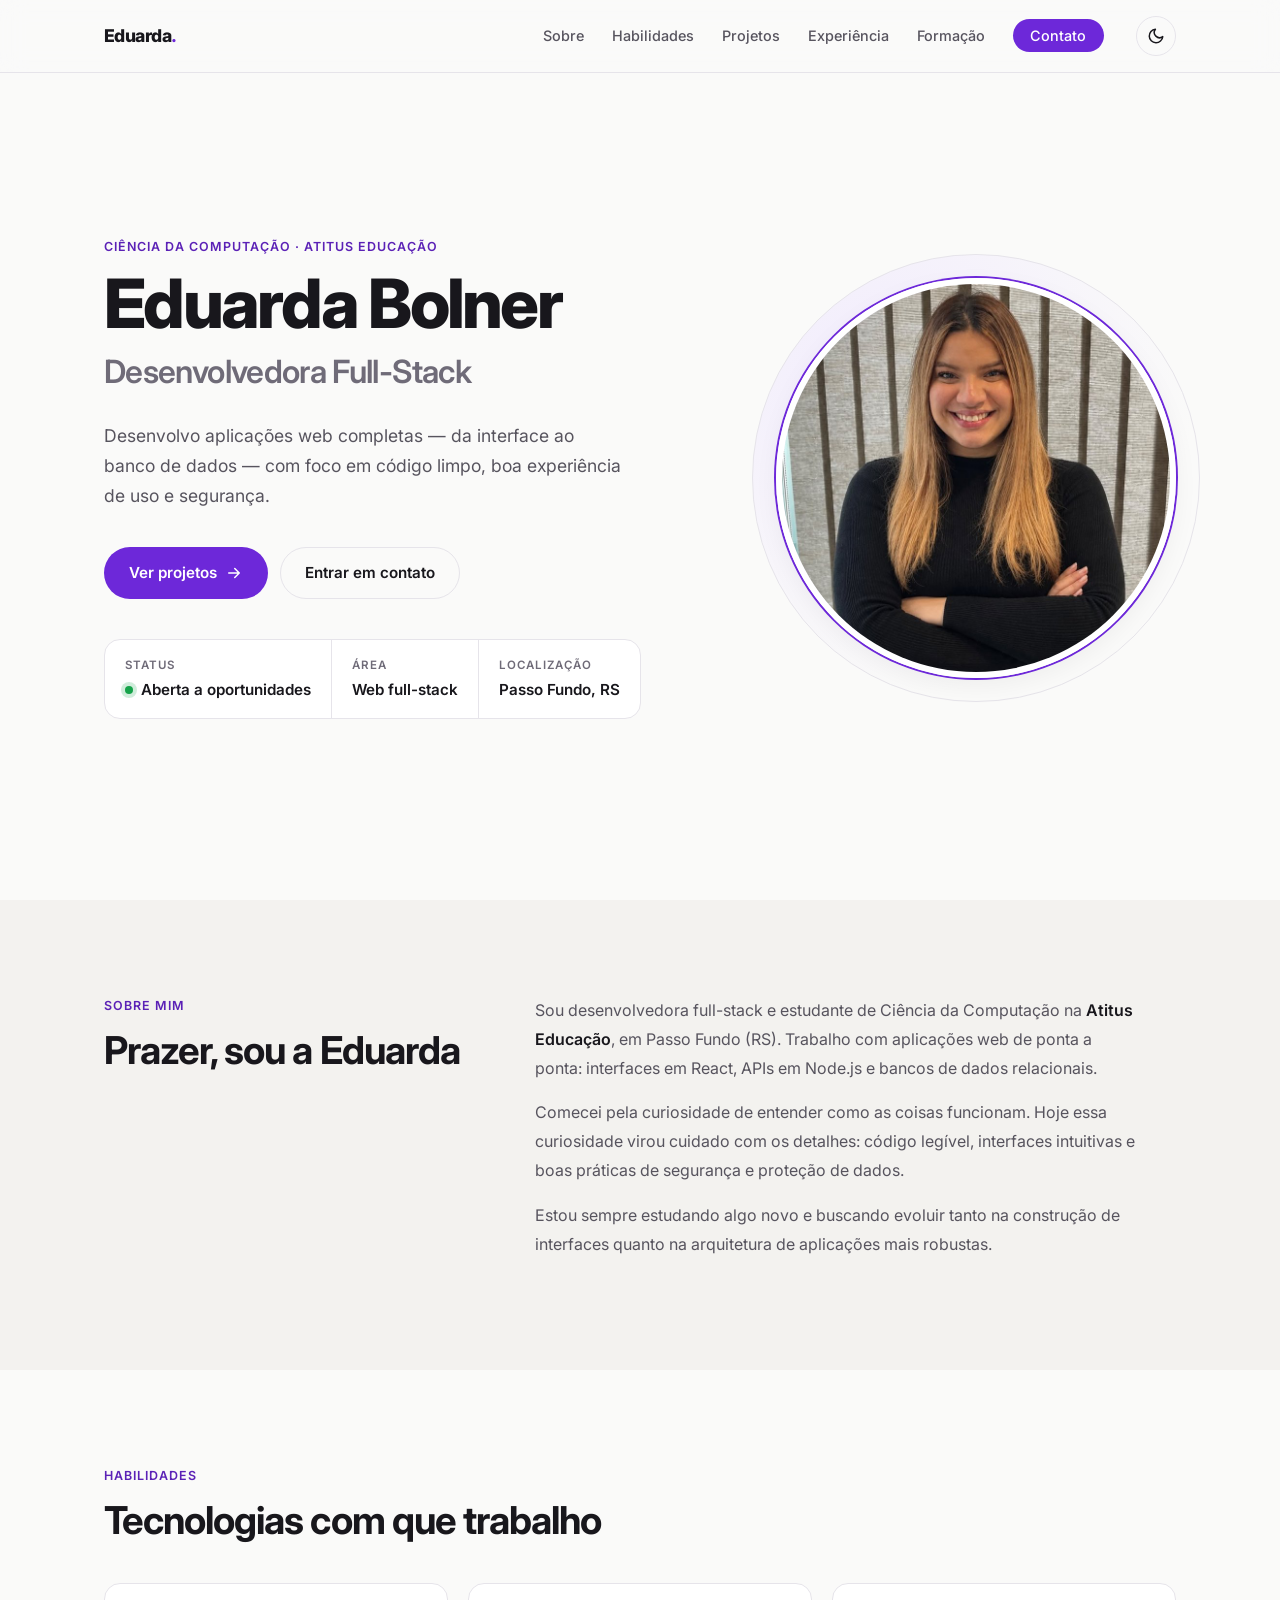
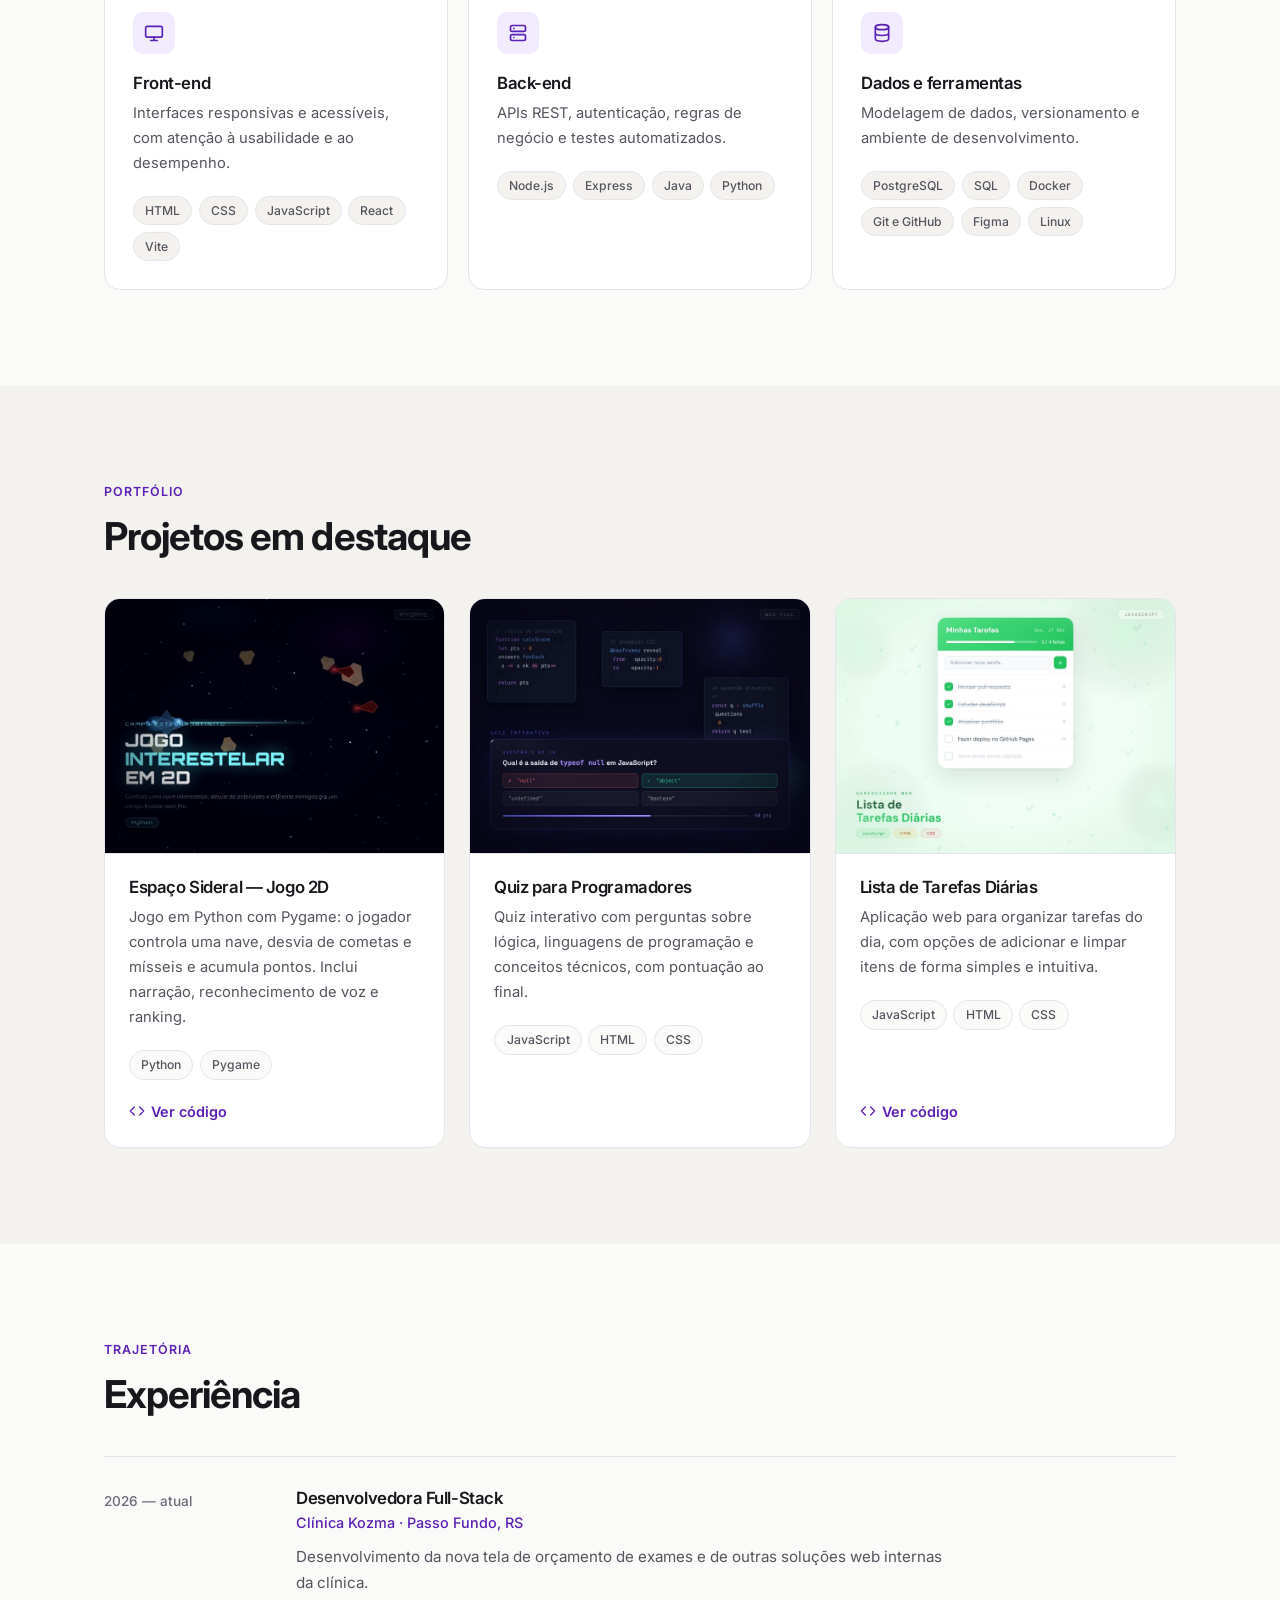
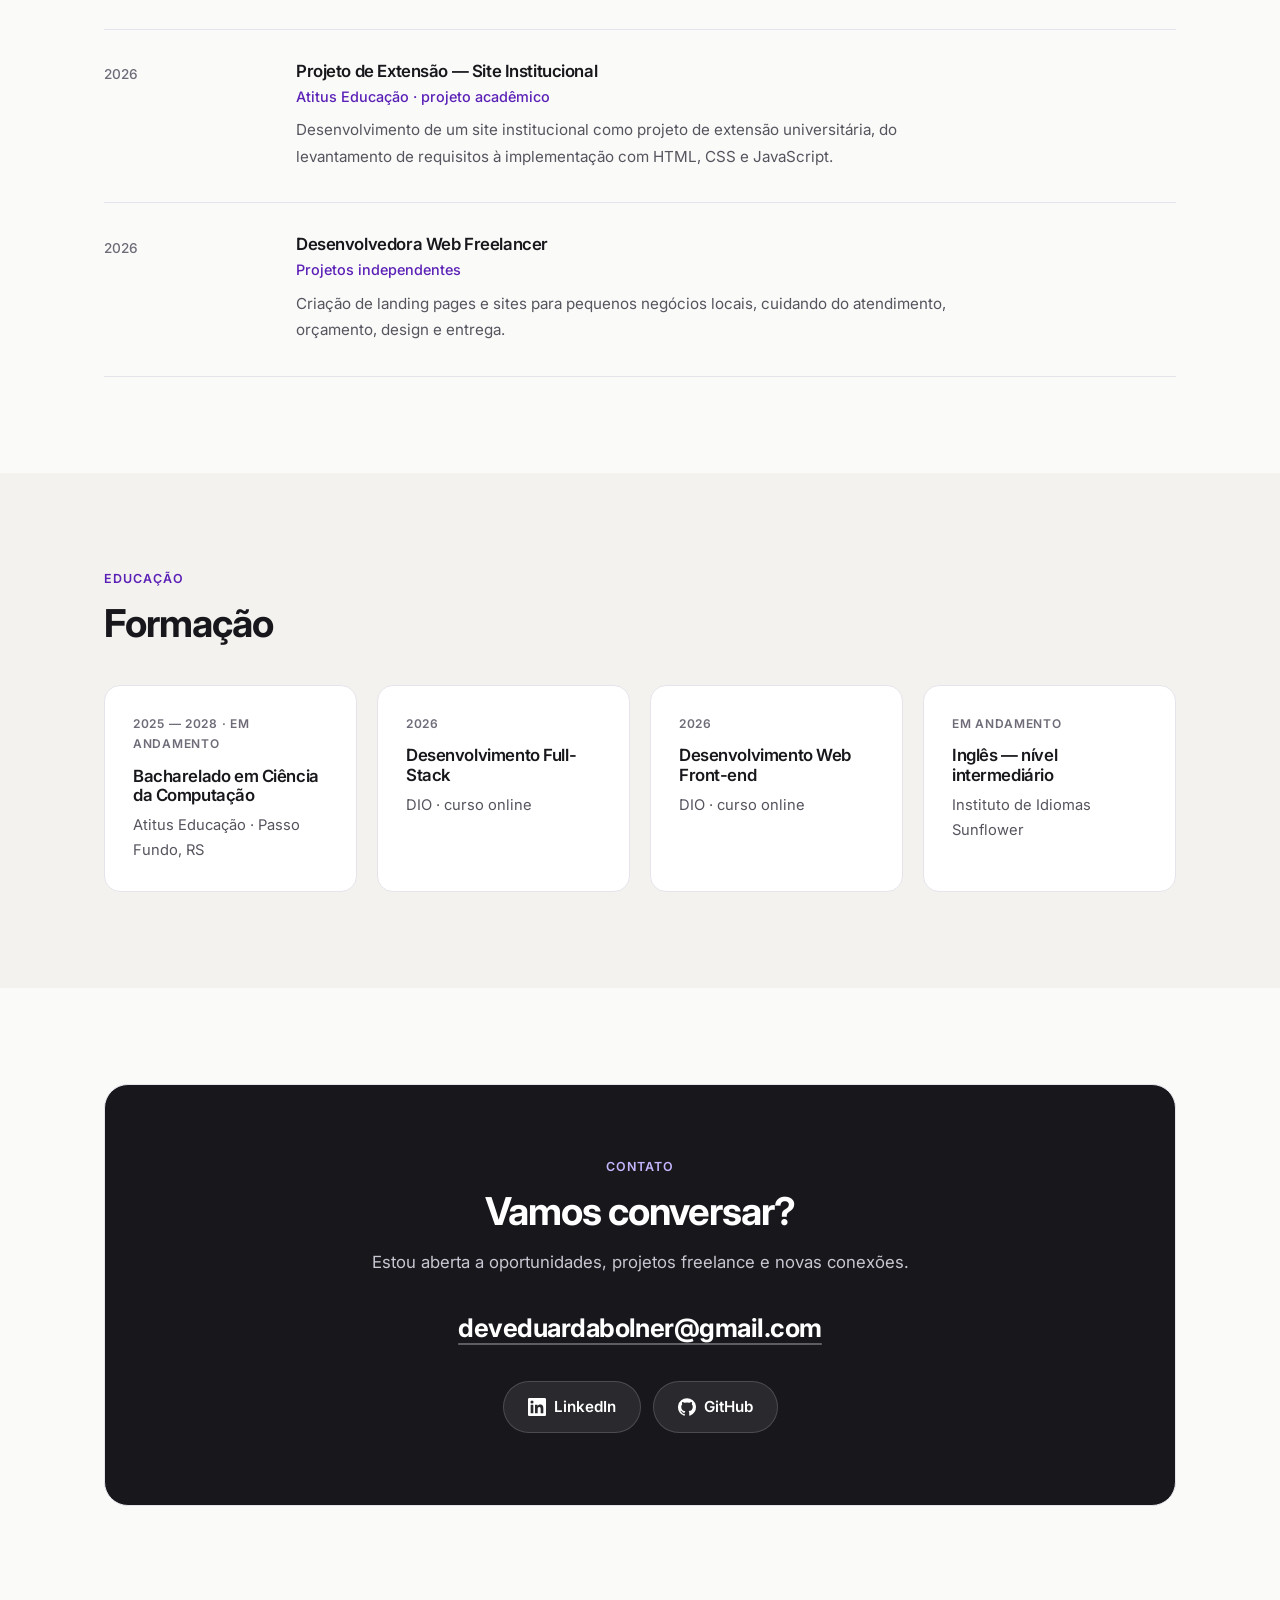
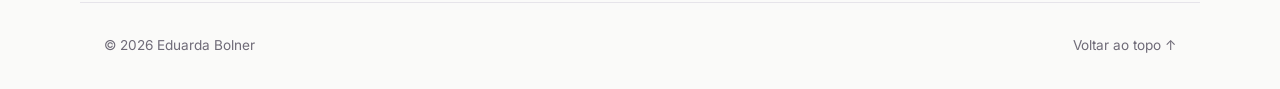
==== commit b22b3424: "Coloca a nova foto no topo do site - Foto em destaque no hero, recortada em círculo com anel roxo - " ====
--- a/index.html
+++ b/index.html
@@ -11,7 +11,7 @@
   <meta property="og:url" content="https://www.eduardabolner.dev/" />
   <meta property="og:title" content="Eduarda Bolner — Desenvolvedora Full-Stack" />
   <meta property="og:description" content="Projetos, experiência e contato de Eduarda Bolner, desenvolvedora full-stack." />
-  <meta property="og:image" content="https://www.eduardabolner.dev/foto.jpeg" />
+  <meta property="og:image" content="https://www.eduardabolner.dev/assets/eduarda.jpg" />
   <meta name="twitter:card" content="summary" />
 
   <link rel="icon" href="favicon.svg" type="image/svg+xml" />
@@ -76,34 +76,34 @@
       </a>
       <a href="#contato" class="btn btn-ghost">Entrar em contato</a>
     </div>
-  </div>
-
-  <aside class="hero-card" aria-label="Resumo">
-    <dl>
+    <dl class="hero-info">
       <div>
         <dt>Status</dt>
         <dd><span class="status-dot" aria-hidden="true"></span>Aberta a oportunidades</dd>
       </div>
       <div>
         <dt>Área</dt>
-        <dd>Desenvolvimento web full-stack</dd>
+        <dd>Web full-stack</dd>
       </div>
       <div>
         <dt>Localização</dt>
-        <dd>Passo Fundo, RS · remoto</dd>
+        <dd>Passo Fundo, RS</dd>
       </div>
     </dl>
-  </aside>
+  </div>
+
+  <div class="hero-photo">
+    <img src="assets/eduarda.jpg" alt="Foto de Eduarda Bolner" width="800" height="800" fetchpriority="high" />
+  </div>
 </section>
 
 <section id="sobre" class="section section-alt">
   <div class="container sobre-grid">
-    <div class="sobre-photo reveal">
-      <img src="foto.jpeg" alt="Foto de Eduarda Bolner" width="396" height="636" loading="lazy" />
-    </div>
     <div class="reveal">
       <p class="section-label">Sobre mim</p>
       <h2>Prazer, sou a Eduarda</h2>
+    </div>
+    <div class="reveal">
       <div class="prose">
         <p>Sou desenvolvedora full-stack e estudante de Ciência da Computação na <strong>Atitus Educação</strong>, em Passo Fundo (RS). Trabalho com aplicações web de ponta a ponta: interfaces em React, APIs em Node.js e bancos de dados relacionais.</p>
         <p>Comecei pela curiosidade de entender como as coisas funcionam. Hoje essa curiosidade virou cuidado com os detalhes: código legível, interfaces intuitivas e boas práticas de segurança e proteção de dados.</p>
--- a/style.css
+++ b/style.css
@@ -210,13 +210,13 @@
   margin: 0 auto;
   padding: calc(var(--header-h) + 4rem) 24px 5rem;
   display: grid;
-  grid-template-columns: 1fr 320px;
+  grid-template-columns: 1.35fr 1fr;
   gap: 4rem;
   align-items: center;
 }
 
 .hero h1 {
-  font-size: clamp(2.75rem, 6.5vw, 4.75rem);
+  font-size: clamp(2.5rem, 5.5vw, 4.25rem);
   font-weight: 800;
   letter-spacing: -0.04em;
   line-height: 1.02;
@@ -240,24 +240,54 @@
 
 .hero-actions { display: flex; flex-wrap: wrap; gap: .75rem; }
 
-.hero-card {
+.hero-info {
+  display: flex;
+  margin-top: 2.5rem;
   background: var(--surface);
   border: 1px solid var(--border);
   border-radius: var(--r);
-  padding: .5rem 1.5rem;
-  box-shadow: var(--shadow);
-}
-
-.hero-card dl > div { padding: 1.1rem 0; border-bottom: 1px solid var(--border); }
-.hero-card dl > div:last-child { border-bottom: 0; }
-
-.hero-card dt {
+  width: fit-content;
+  max-width: 100%;
+}
+
+.hero-info > div { padding: 1rem 1.25rem; border-left: 1px solid var(--border); }
+.hero-info > div:first-child { border-left: 0; }
+
+.hero-info dt {
   font-size: .72rem; font-weight: 600; letter-spacing: .08em;
   text-transform: uppercase; color: var(--ink-3);
-  margin-bottom: .25rem;
-}
-
-.hero-card dd { font-weight: 600; display: flex; align-items: center; gap: .5rem; }
+  margin-bottom: .2rem;
+}
+
+.hero-info dd { font-size: .95rem; font-weight: 600; display: flex; align-items: center; gap: .5rem; }
+
+.hero-photo {
+  position: relative;
+  width: 100%;
+  max-width: 400px;
+  justify-self: end;
+  aspect-ratio: 1;
+}
+
+/* Círculo de destaque atrás da foto */
+.hero-photo::before {
+  content: '';
+  position: absolute;
+  inset: -6%;
+  border-radius: 50%;
+  background: radial-gradient(circle at 30% 30%, var(--accent-soft), transparent 70%);
+  border: 1px solid var(--border);
+}
+
+.hero-photo img {
+  position: relative;
+  width: 100%;
+  height: 100%;
+  object-fit: cover;
+  border-radius: 50%;
+  border: 6px solid var(--surface);
+  box-shadow: 0 0 0 2px var(--accent), var(--shadow);
+}
 
 .status-dot {
   width: 8px; height: 8px; border-radius: 50%;
@@ -267,18 +297,7 @@
 
 /* ---------- Sobre ---------- */
 
-.sobre-grid { display: grid; grid-template-columns: 5fr 7fr; gap: 4rem; align-items: center; }
-
-.sobre-photo {
-  aspect-ratio: 4 / 5;
-  max-width: 400px;
-  border-radius: var(--r);
-  overflow: hidden;
-  background: var(--surface);
-  border: 1px solid var(--border);
-}
-
-.sobre-photo img { width: 100%; height: 100%; object-fit: cover; }
+.sobre-grid { display: grid; grid-template-columns: 4fr 7fr; gap: 4rem; align-items: start; }
 
 .prose p { color: var(--ink-2); line-height: 1.8; margin-bottom: 1rem; max-width: 60ch; }
 .prose strong { color: var(--ink); font-weight: 600; }
@@ -445,9 +464,8 @@
 
 @media (max-width: 900px) {
   .hero { grid-template-columns: 1fr; min-height: auto; gap: 3rem; padding-top: calc(var(--header-h) + 3rem); }
-  .hero-card { max-width: 420px; }
-  .sobre-grid { grid-template-columns: 1fr; gap: 2.5rem; }
-  .sobre-photo { max-width: 320px; }
+  .hero-photo { order: -1; justify-self: center; max-width: 280px; }
+  .sobre-grid { grid-template-columns: 1fr; gap: 0; }
   .skills-grid { grid-template-columns: 1fr; }
   .timeline li { grid-template-columns: 1fr; gap: .4rem; }
   .section { padding: 4.5rem 0; }
@@ -470,3 +488,9 @@
   .nav-links a { display: block; padding: .85rem 0; font-size: 1rem; }
   .nav-links .nav-cta { text-align: center; margin-top: .75rem; padding: .8rem; }
 }
+
+@media (max-width: 1080px) and (min-width: 901px), (max-width: 560px) {
+  .hero-info { flex-direction: column; width: 100%; }
+  .hero-info > div { border-left: 0; border-top: 1px solid var(--border); }
+  .hero-info > div:first-child { border-top: 0; }
+}
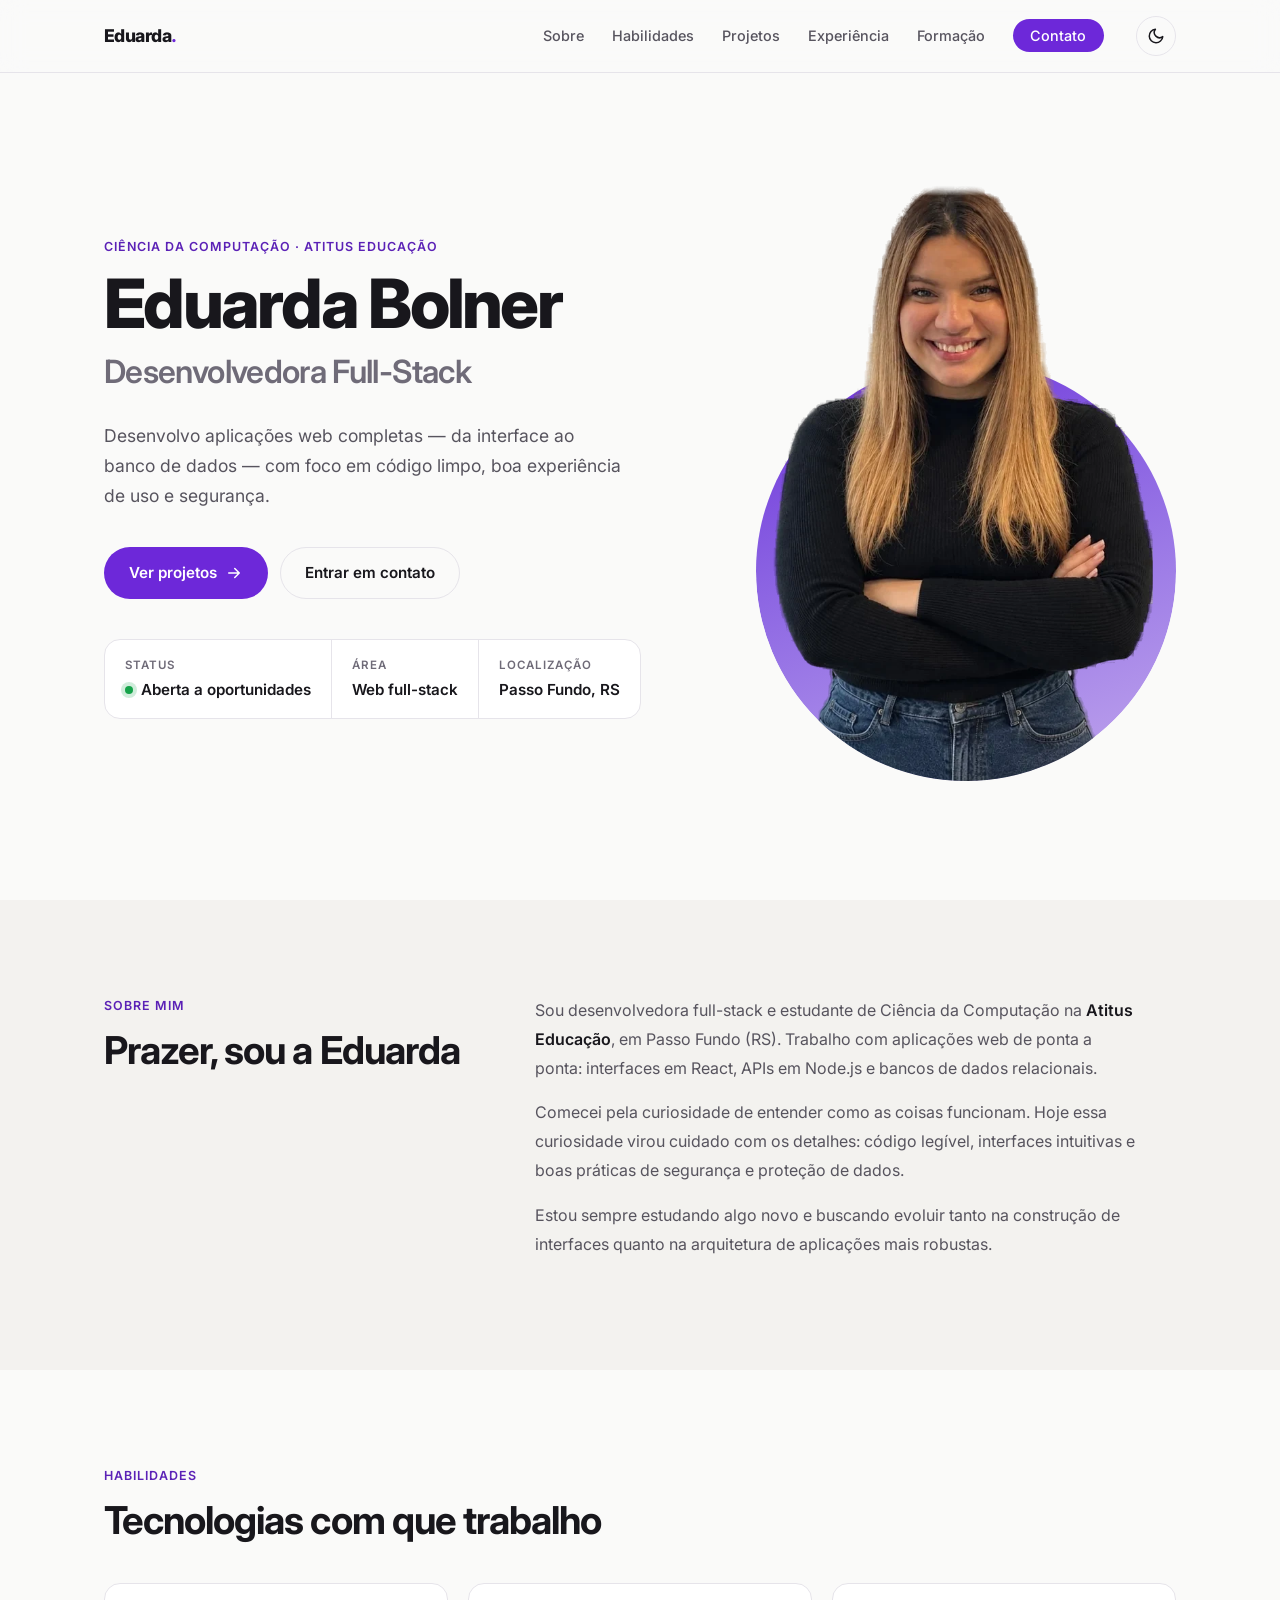
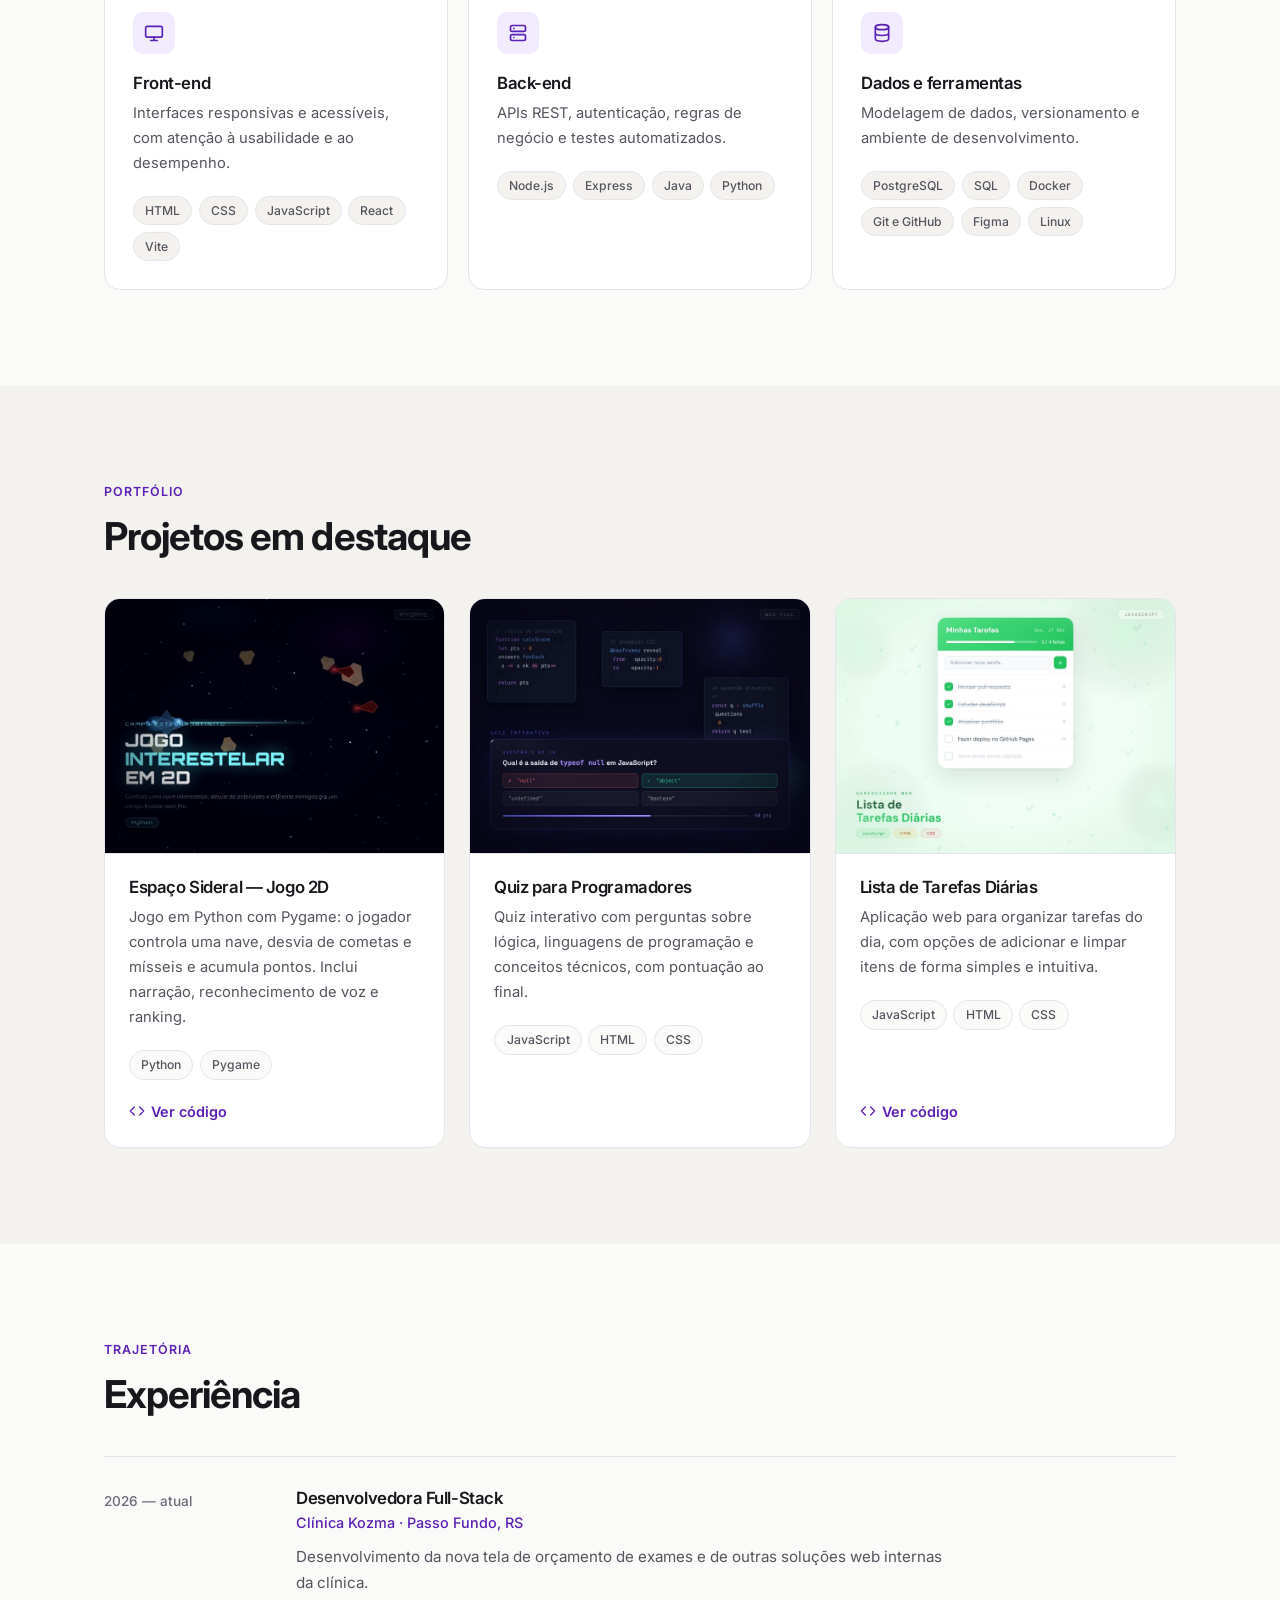
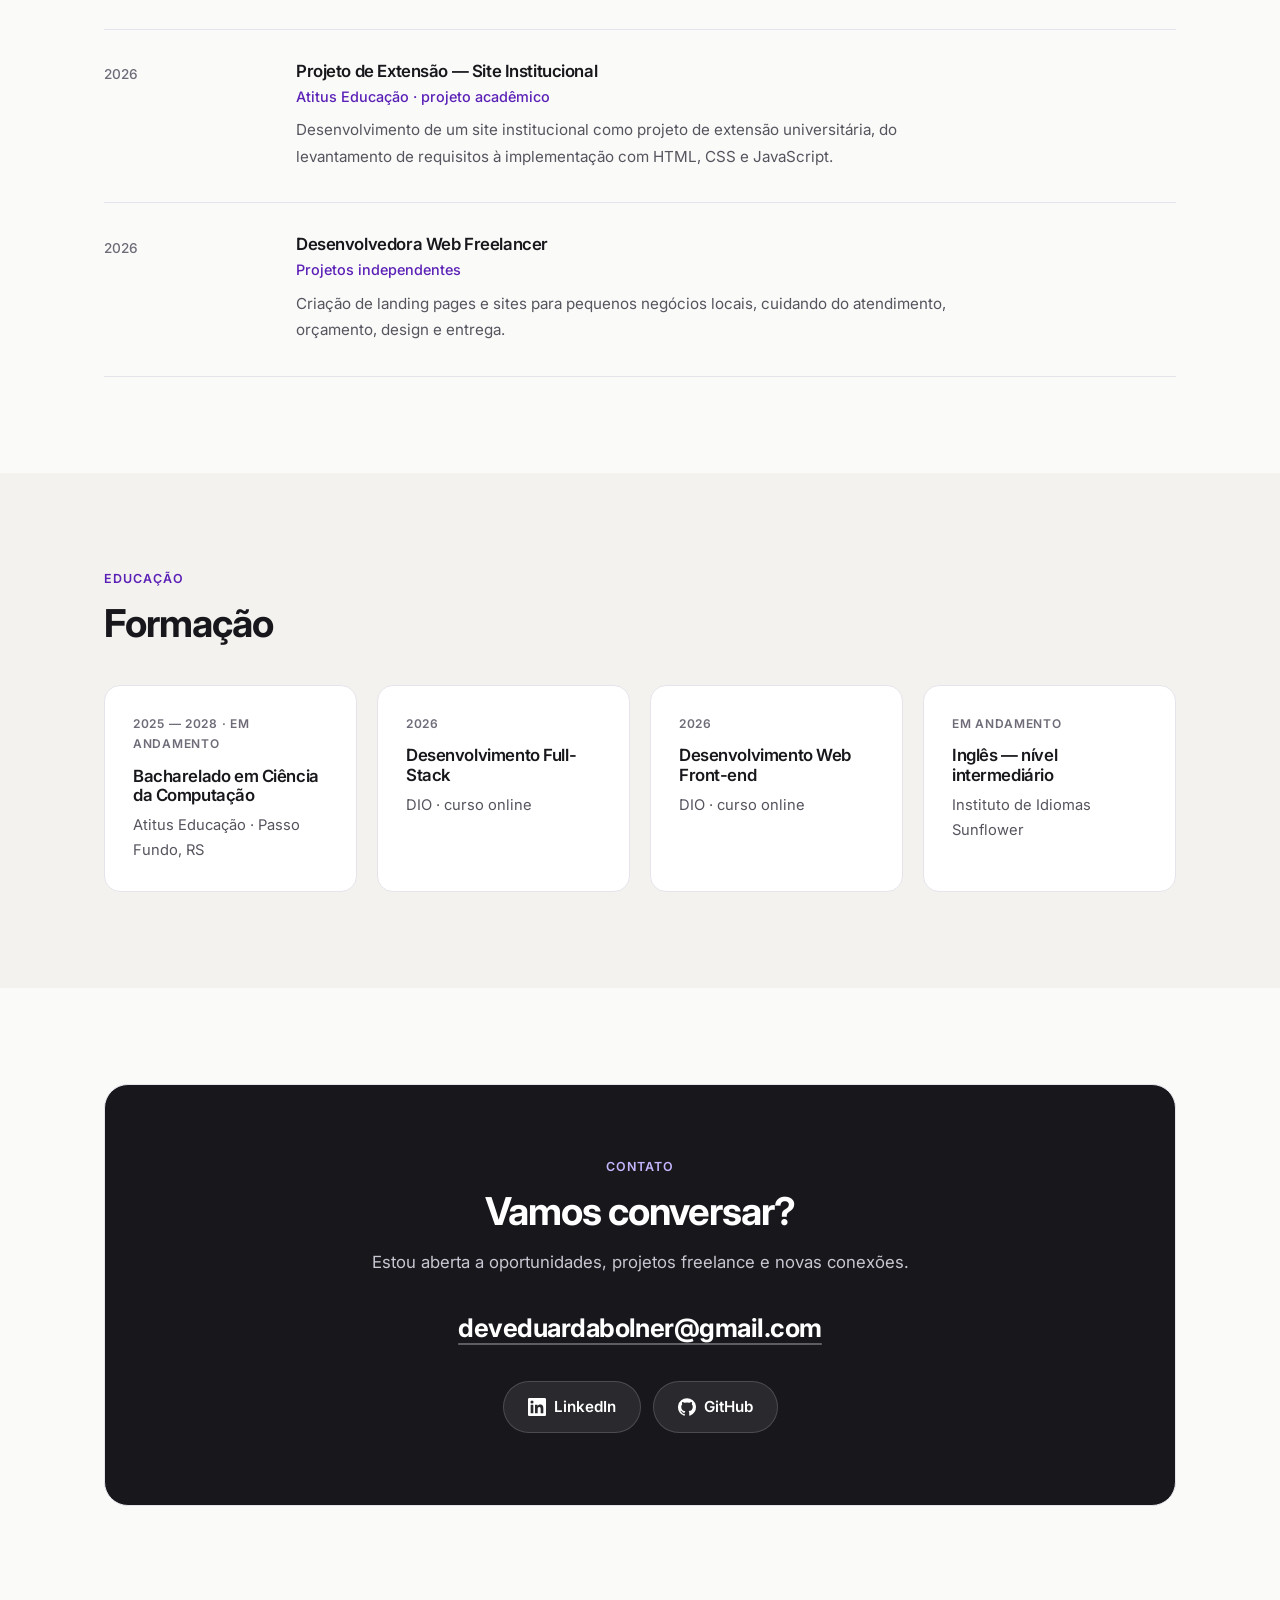
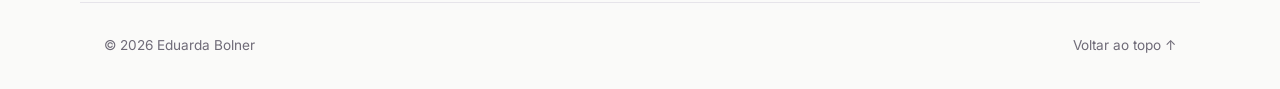
==== commit 07f46f98: "Usa a foto recortada saindo do círculo no topo - Remove o fundo da foto e deixa a silhueta sobre um " ====
--- a/index.html
+++ b/index.html
@@ -11,7 +11,7 @@
   <meta property="og:url" content="https://www.eduardabolner.dev/" />
   <meta property="og:title" content="Eduarda Bolner — Desenvolvedora Full-Stack" />
   <meta property="og:description" content="Projetos, experiência e contato de Eduarda Bolner, desenvolvedora full-stack." />
-  <meta property="og:image" content="https://www.eduardabolner.dev/assets/eduarda.jpg" />
+  <meta property="og:image" content="https://www.eduardabolner.dev/assets/eduarda-og.jpg" />
   <meta name="twitter:card" content="summary" />
 
   <link rel="icon" href="favicon.svg" type="image/svg+xml" />
@@ -93,7 +93,7 @@
   </div>
 
   <div class="hero-photo">
-    <img src="assets/eduarda.jpg" alt="Foto de Eduarda Bolner" width="800" height="800" fetchpriority="high" />
+    <img src="assets/eduarda.webp" alt="Foto de Eduarda Bolner" width="620" height="895" fetchpriority="high" />
   </div>
 </section>
 
--- a/style.css
+++ b/style.css
@@ -264,19 +264,25 @@
 .hero-photo {
   position: relative;
   width: 100%;
-  max-width: 400px;
+  max-width: 420px;
+  aspect-ratio: 620 / 895;
   justify-self: end;
-  aspect-ratio: 1;
-}
-
-/* Círculo de destaque atrás da foto */
+  /* A parte de baixo segue a curva do círculo; o topo fica livre para a foto "sair" dele.
+     34.6% = metade da largura em relação à altura (620/2 ÷ 895) */
+  border-radius: 0 0 50% 50% / 0 0 34.6% 34.6%;
+  overflow: hidden;
+}
+
+/* Círculo atrás da foto */
 .hero-photo::before {
   content: '';
   position: absolute;
-  inset: -6%;
+  left: 0;
+  bottom: 0;
+  width: 100%;
+  aspect-ratio: 1;
   border-radius: 50%;
-  background: radial-gradient(circle at 30% 30%, var(--accent-soft), transparent 70%);
-  border: 1px solid var(--border);
+  background: linear-gradient(160deg, var(--accent) 0%, color-mix(in srgb, var(--accent) 40%, var(--bg)) 100%);
 }
 
 .hero-photo img {
@@ -284,9 +290,7 @@
   width: 100%;
   height: 100%;
   object-fit: cover;
-  border-radius: 50%;
-  border: 6px solid var(--surface);
-  box-shadow: 0 0 0 2px var(--accent), var(--shadow);
+  object-position: bottom;
 }
 
 .status-dot {
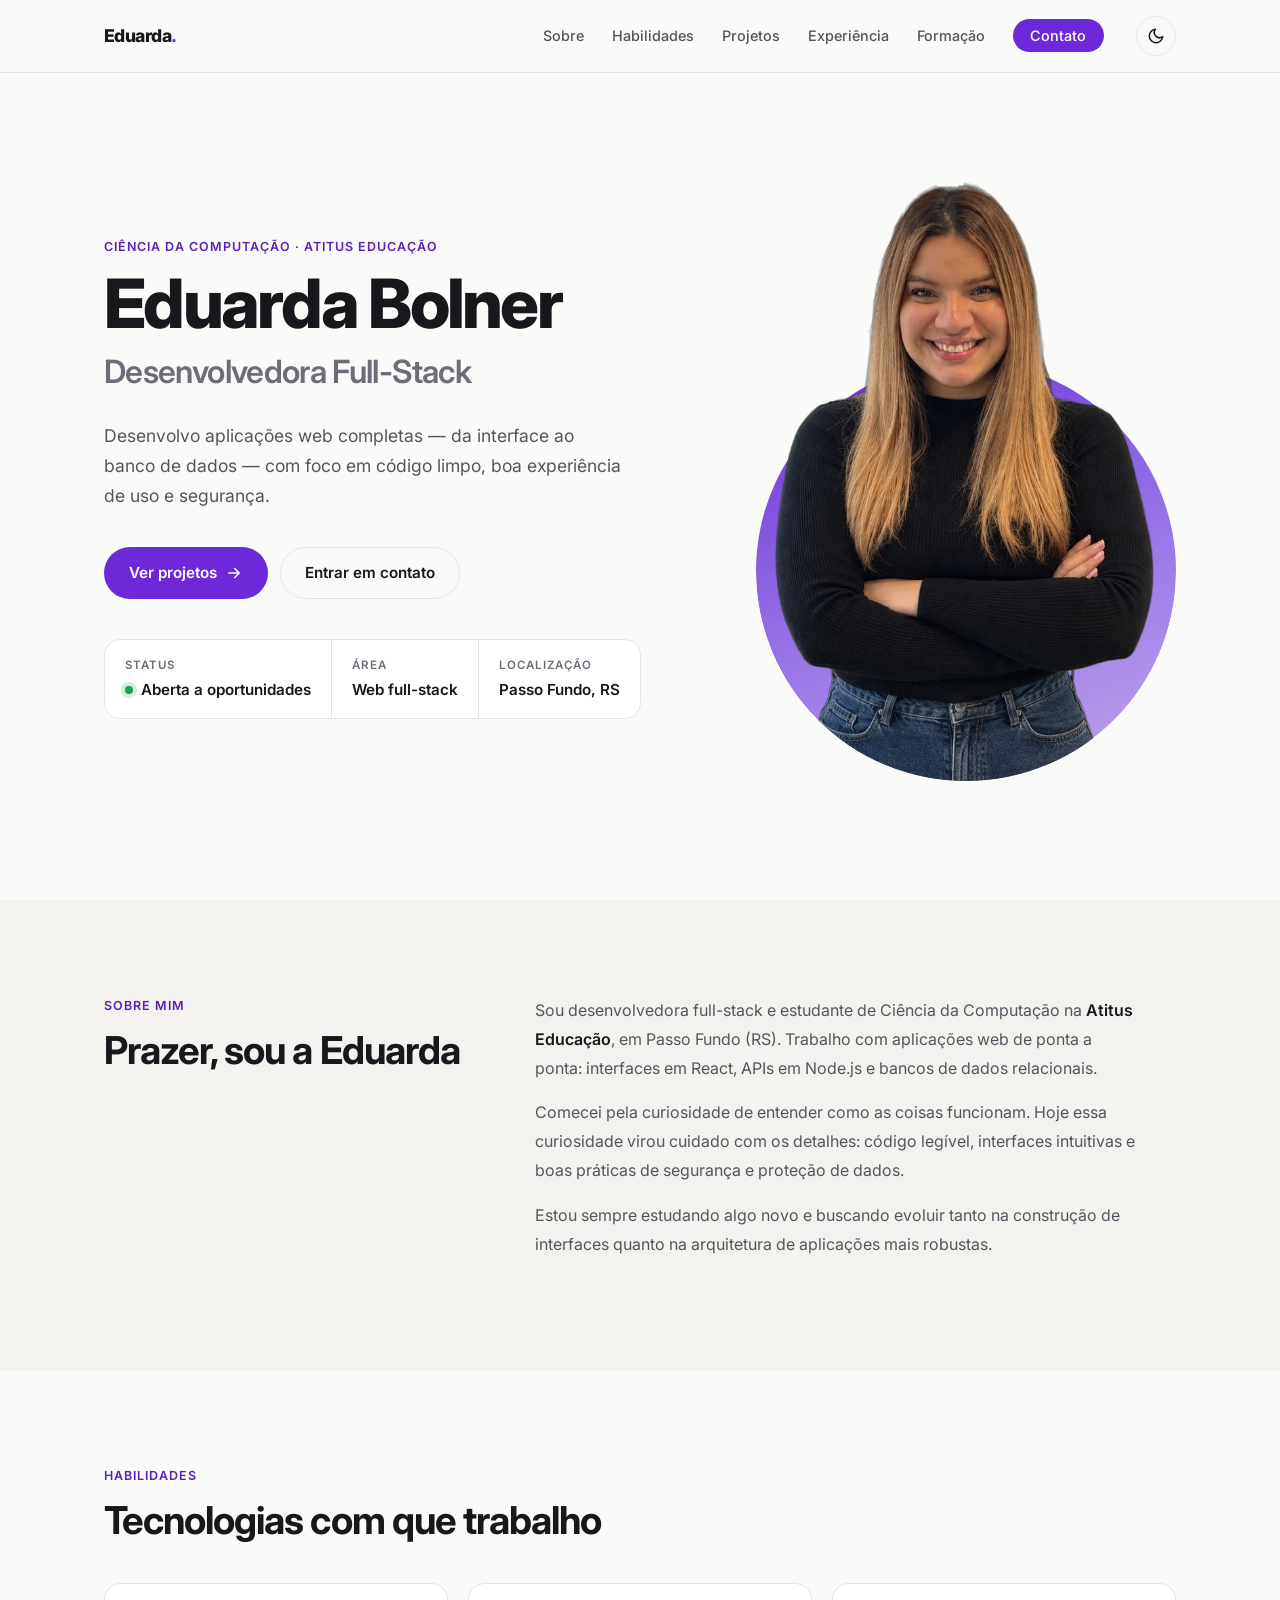
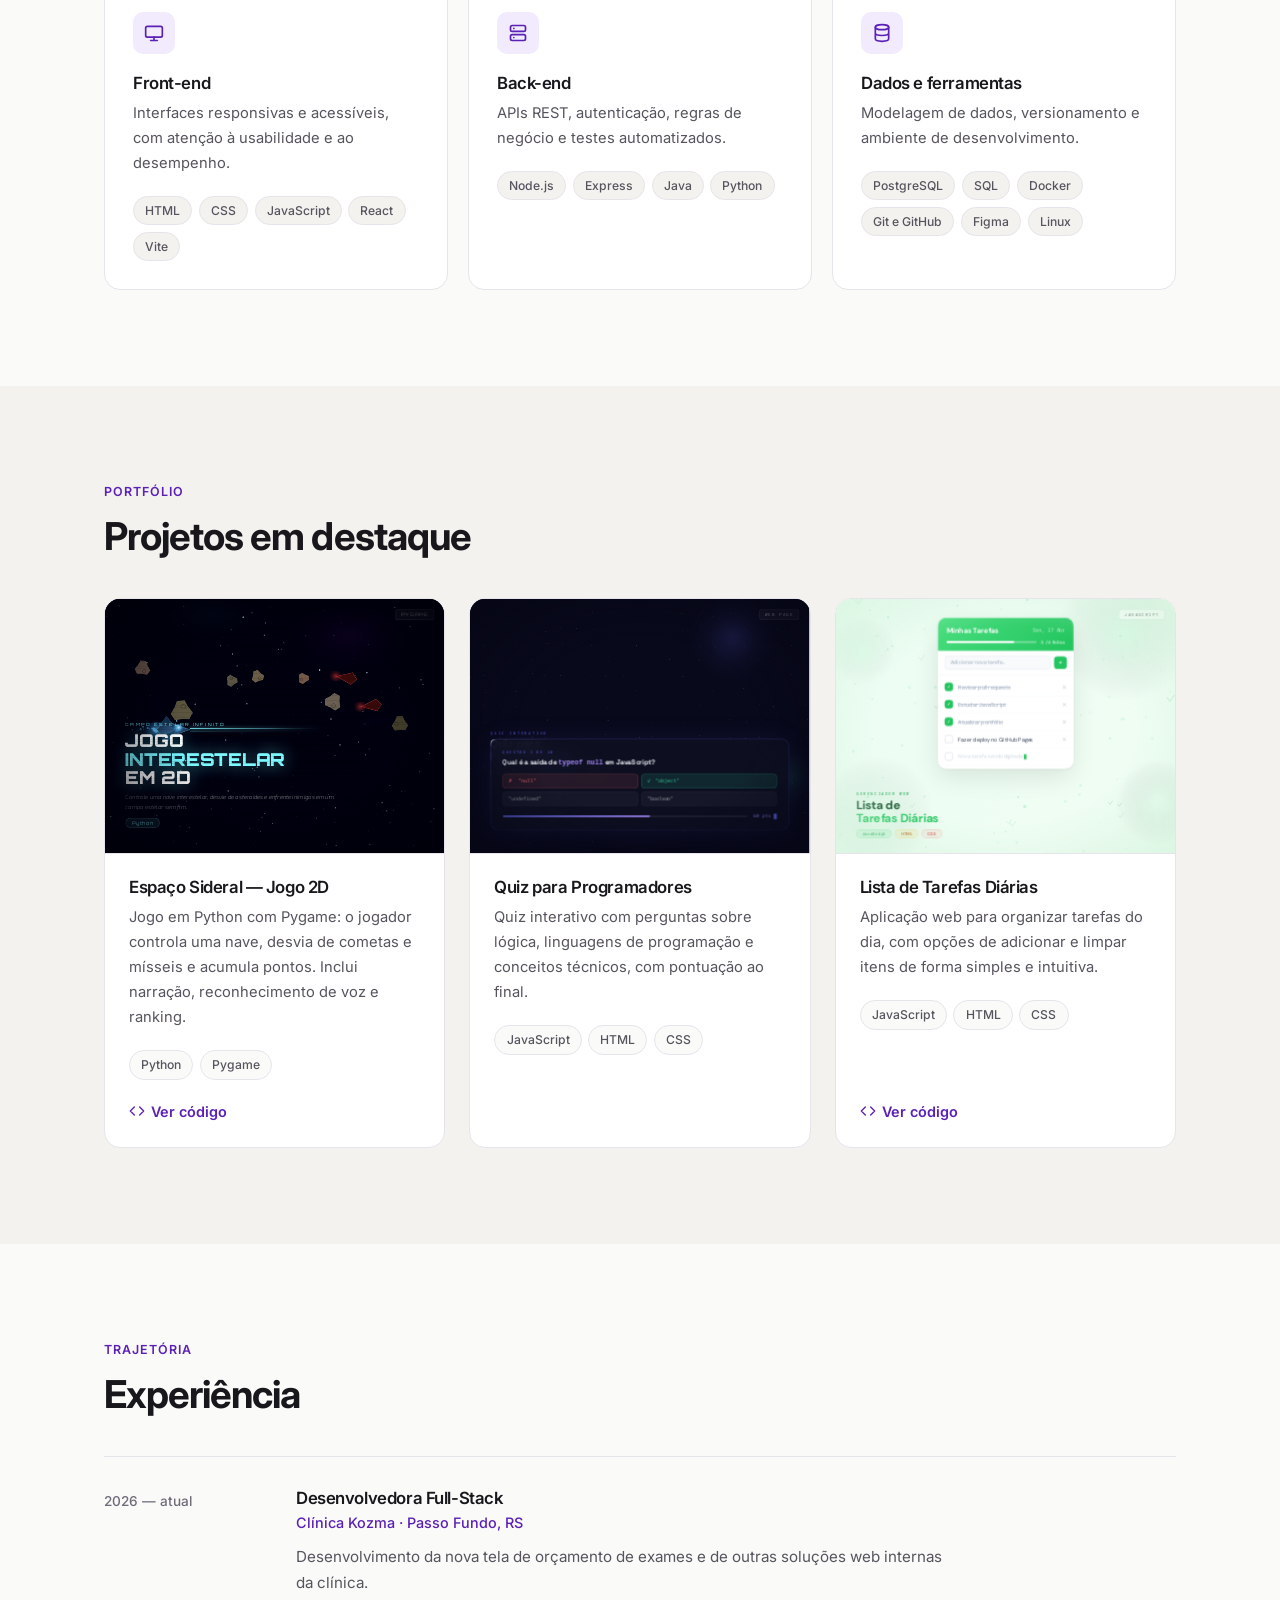
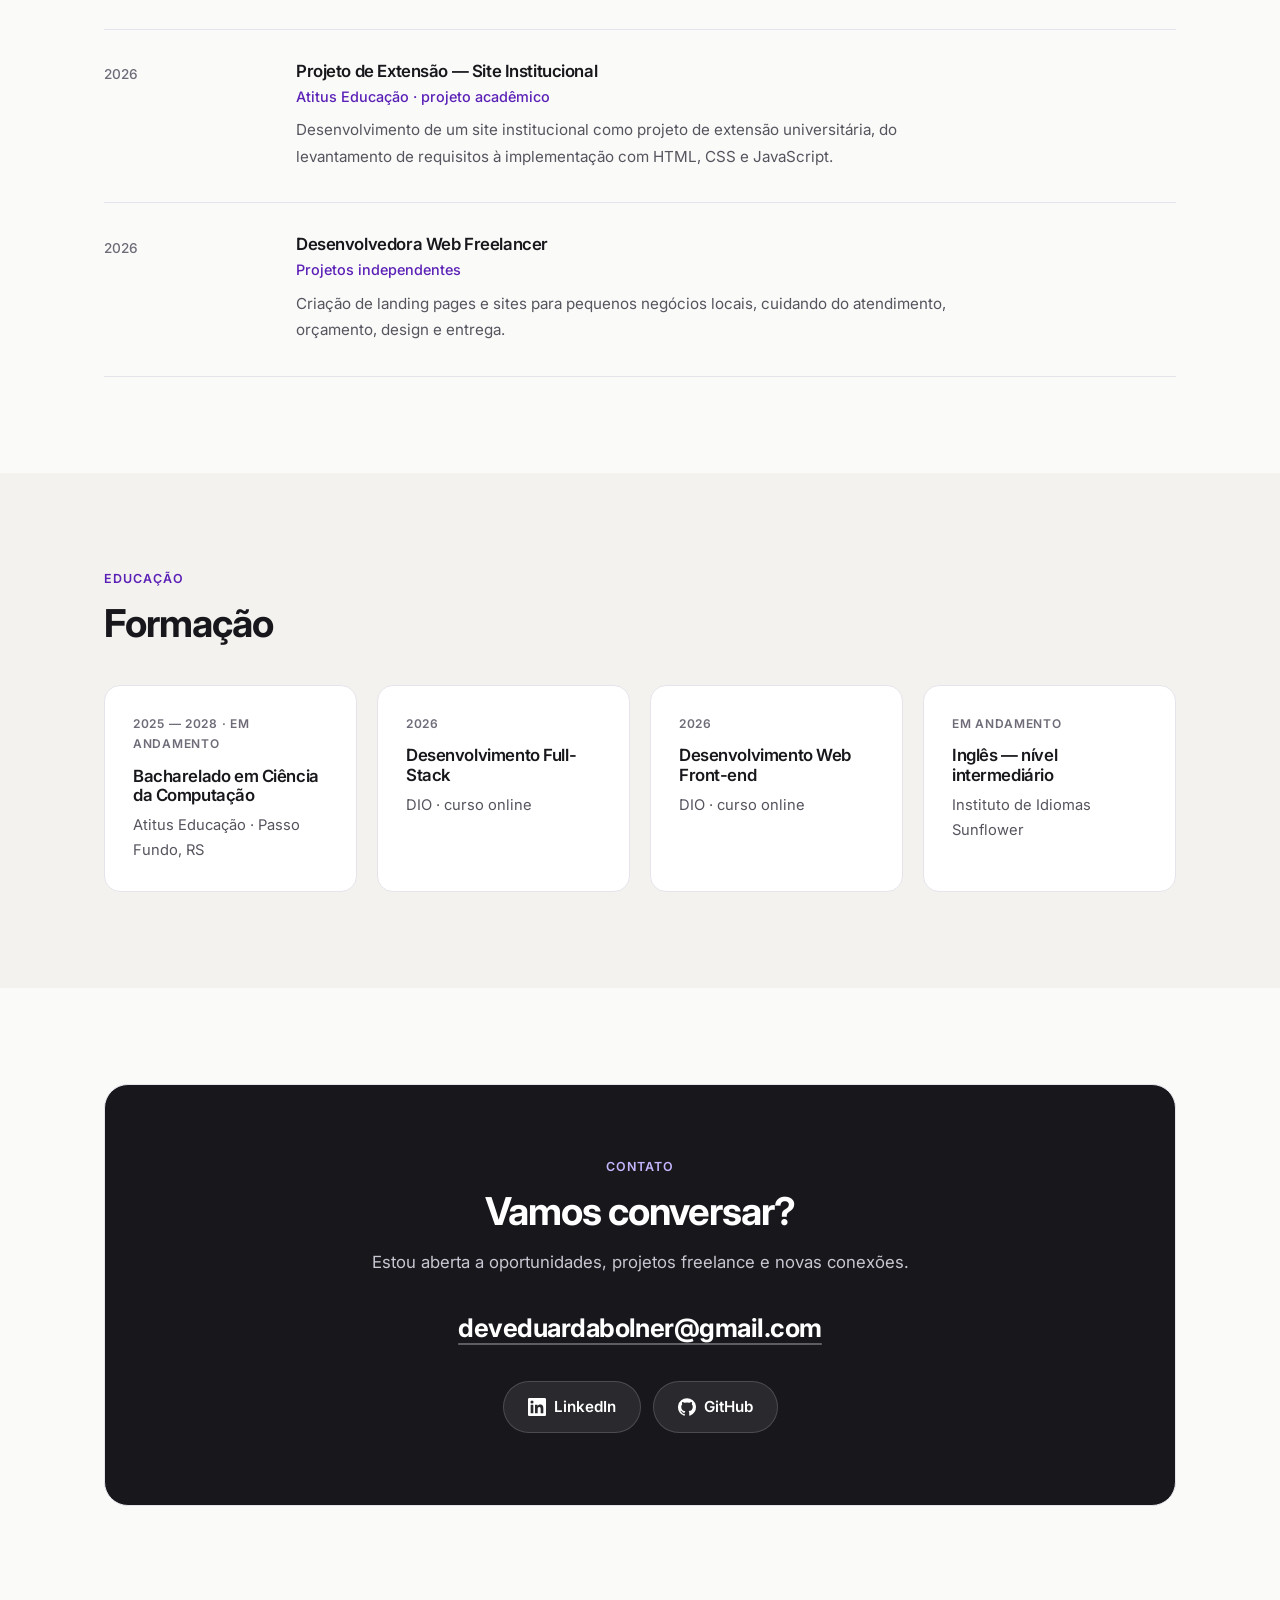
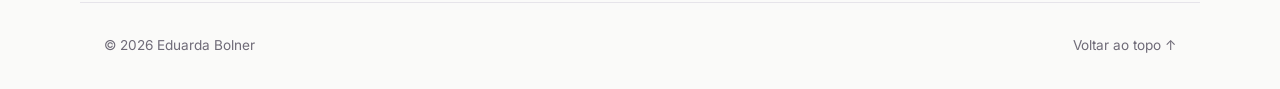
==== commit 6cf82e26: "Volta as capas animadas na seção de projetos - Usa os HTMLs animados de covers/ no lugar das imagens" ====
--- a/index.html
+++ b/index.html
@@ -164,7 +164,7 @@
 
       <article class="proj-card reveal">
         <div class="proj-thumb">
-          <img src="assets/projetos/jogo-interestelar.jpg" alt="Capa do jogo interestelar em 2D" width="800" height="600" loading="lazy" />
+          <iframe src="covers/jogo-interestelar.html" title="Capa do jogo interestelar em 2D" loading="lazy" scrolling="no" tabindex="-1" aria-hidden="true"></iframe>
         </div>
         <div class="proj-body">
           <h3>Espaço Sideral — Jogo 2D</h3>
@@ -183,7 +183,7 @@
 
       <article class="proj-card reveal">
         <div class="proj-thumb">
-          <img src="assets/projetos/quiz-programadores.jpg" alt="Capa do quiz para programadores" width="800" height="600" loading="lazy" />
+          <iframe src="covers/quiz-programadores.html" title="Capa do quiz para programadores" loading="lazy" scrolling="no" tabindex="-1" aria-hidden="true"></iframe>
         </div>
         <div class="proj-body">
           <h3>Quiz para Programadores</h3>
@@ -196,7 +196,7 @@
 
       <article class="proj-card reveal">
         <div class="proj-thumb">
-          <img src="assets/projetos/lista-tarefas.jpg" alt="Capa da lista de tarefas diárias" width="800" height="600" loading="lazy" />
+          <iframe src="covers/lista-tarefas.html" title="Capa da lista de tarefas diárias" loading="lazy" scrolling="no" tabindex="-1" aria-hidden="true"></iframe>
         </div>
         <div class="proj-body">
           <h3>Lista de Tarefas Diárias</h3>
--- a/style.css
+++ b/style.css
@@ -359,8 +359,19 @@
 
 .proj-card:hover { box-shadow: var(--shadow); border-color: var(--ink-3); }
 
-.proj-thumb { aspect-ratio: 4 / 3; overflow: hidden; border-bottom: 1px solid var(--border); background: var(--bg-alt); }
-.proj-thumb img { width: 100%; height: 100%; object-fit: cover; }
+.proj-thumb { position: relative; aspect-ratio: 4 / 3; overflow: hidden; border-bottom: 1px solid var(--border); background: var(--bg-alt); }
+
+/* As capas animadas têm 800x600; o script.js ajusta --thumb-scale à largura do card */
+.proj-thumb iframe {
+  position: absolute;
+  top: 0; left: 0;
+  width: 800px;
+  height: 600px;
+  border: 0;
+  pointer-events: none;
+  transform: scale(var(--thumb-scale, .45));
+  transform-origin: top left;
+}
 
 .proj-body { display: flex; flex-direction: column; flex: 1; padding: 1.5rem; }
 .proj-body h3 { margin-bottom: .5rem; }
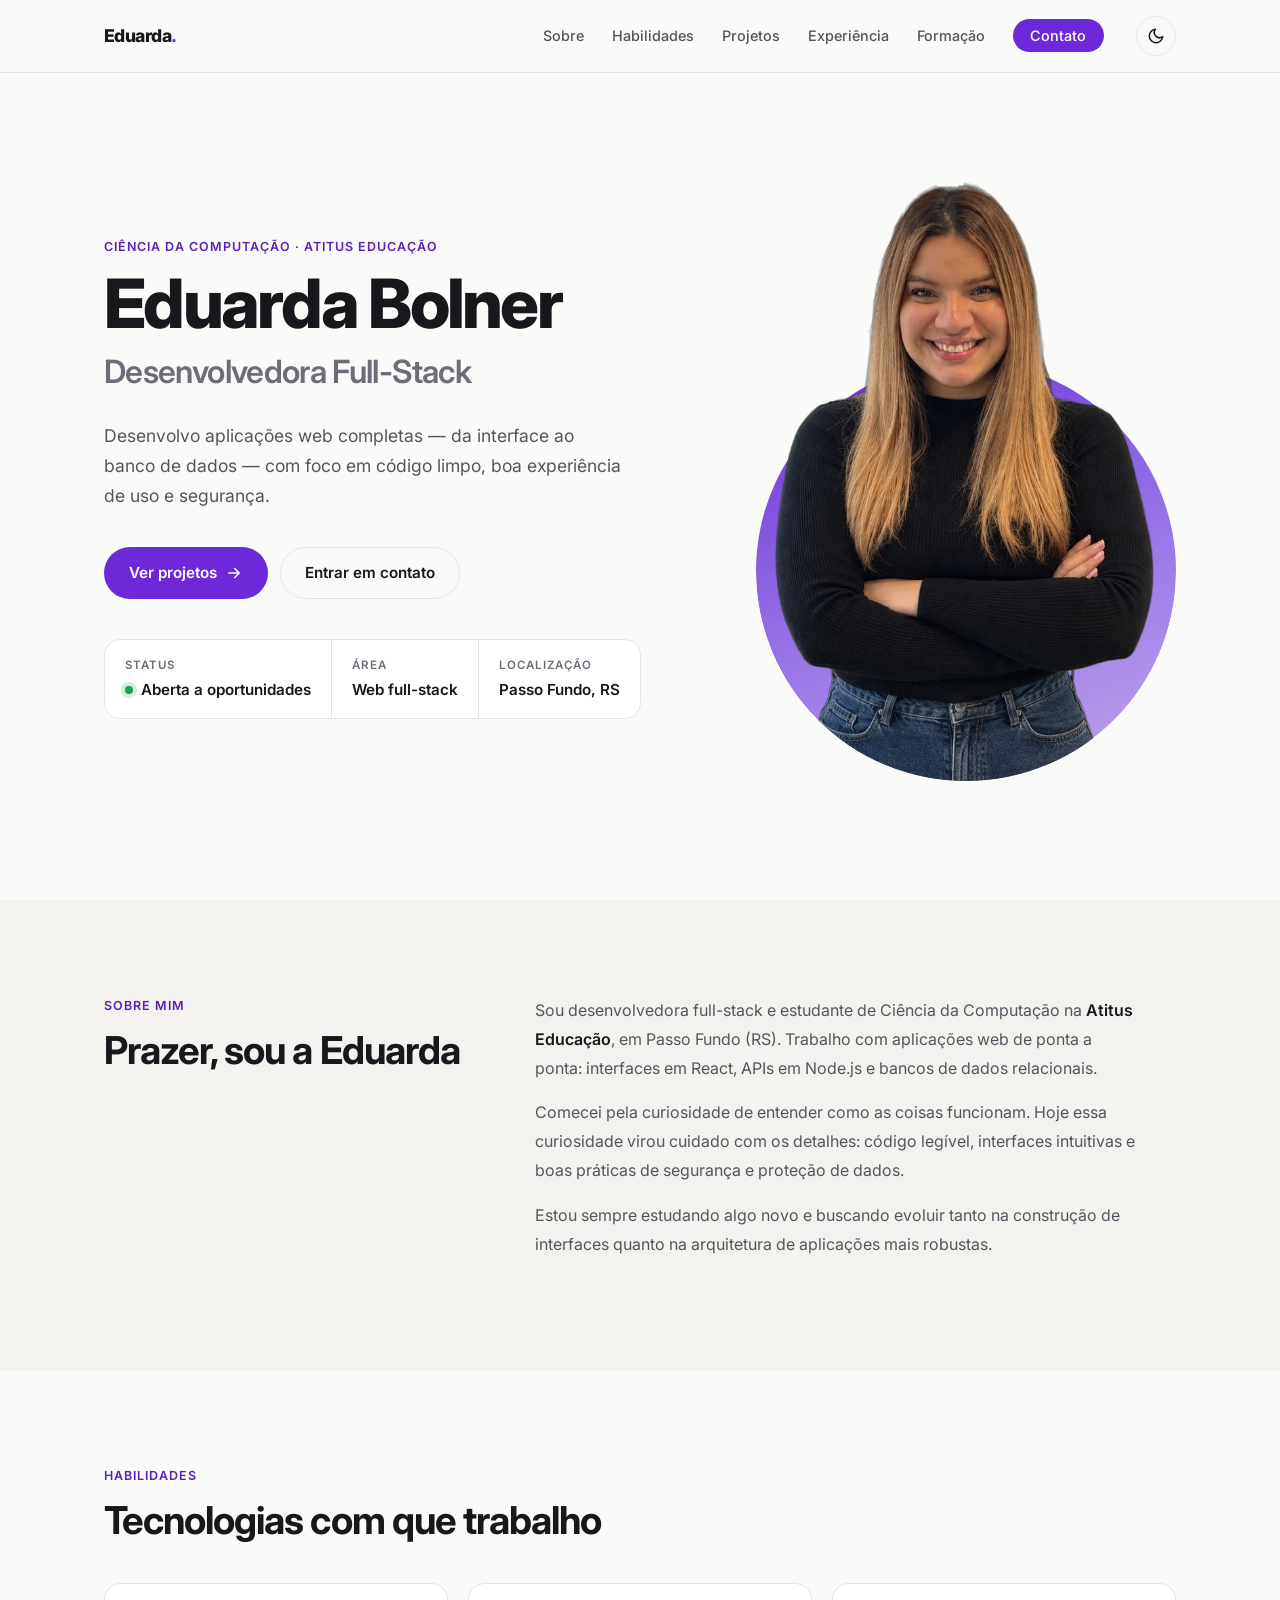
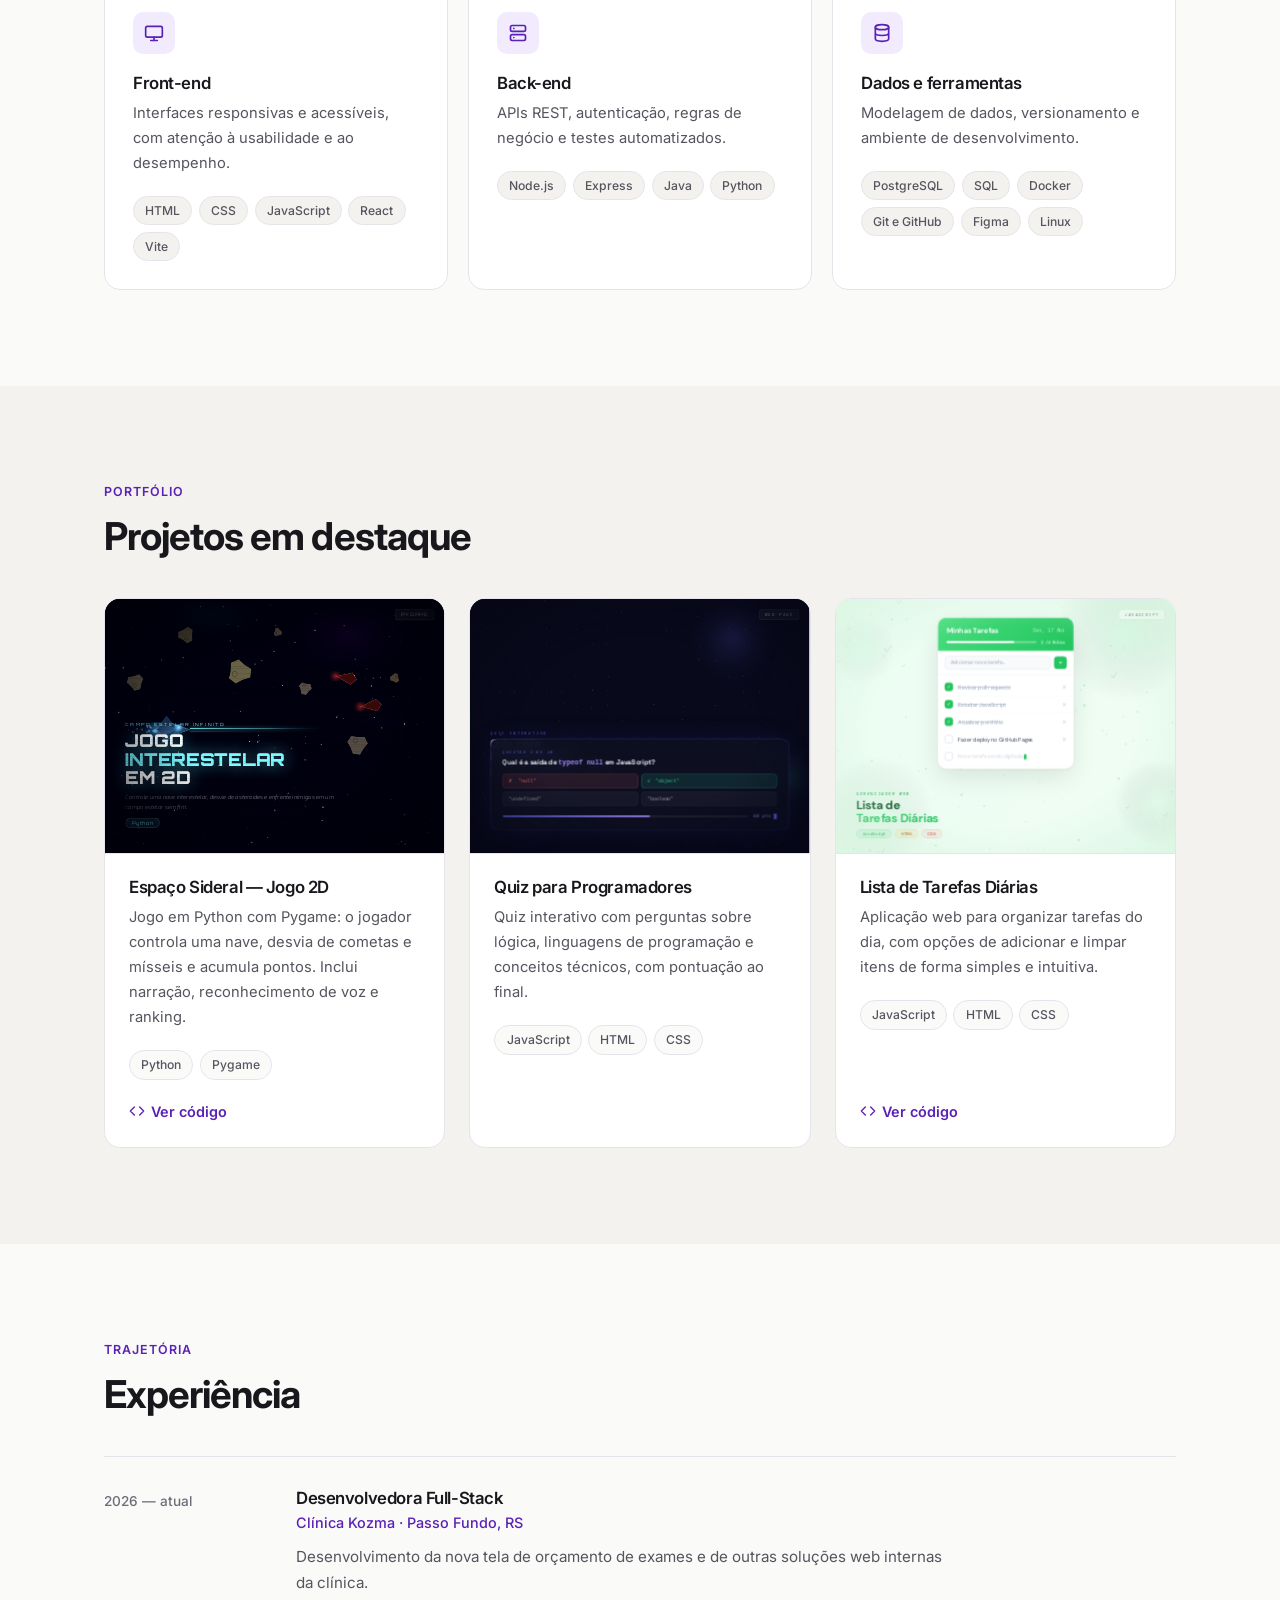
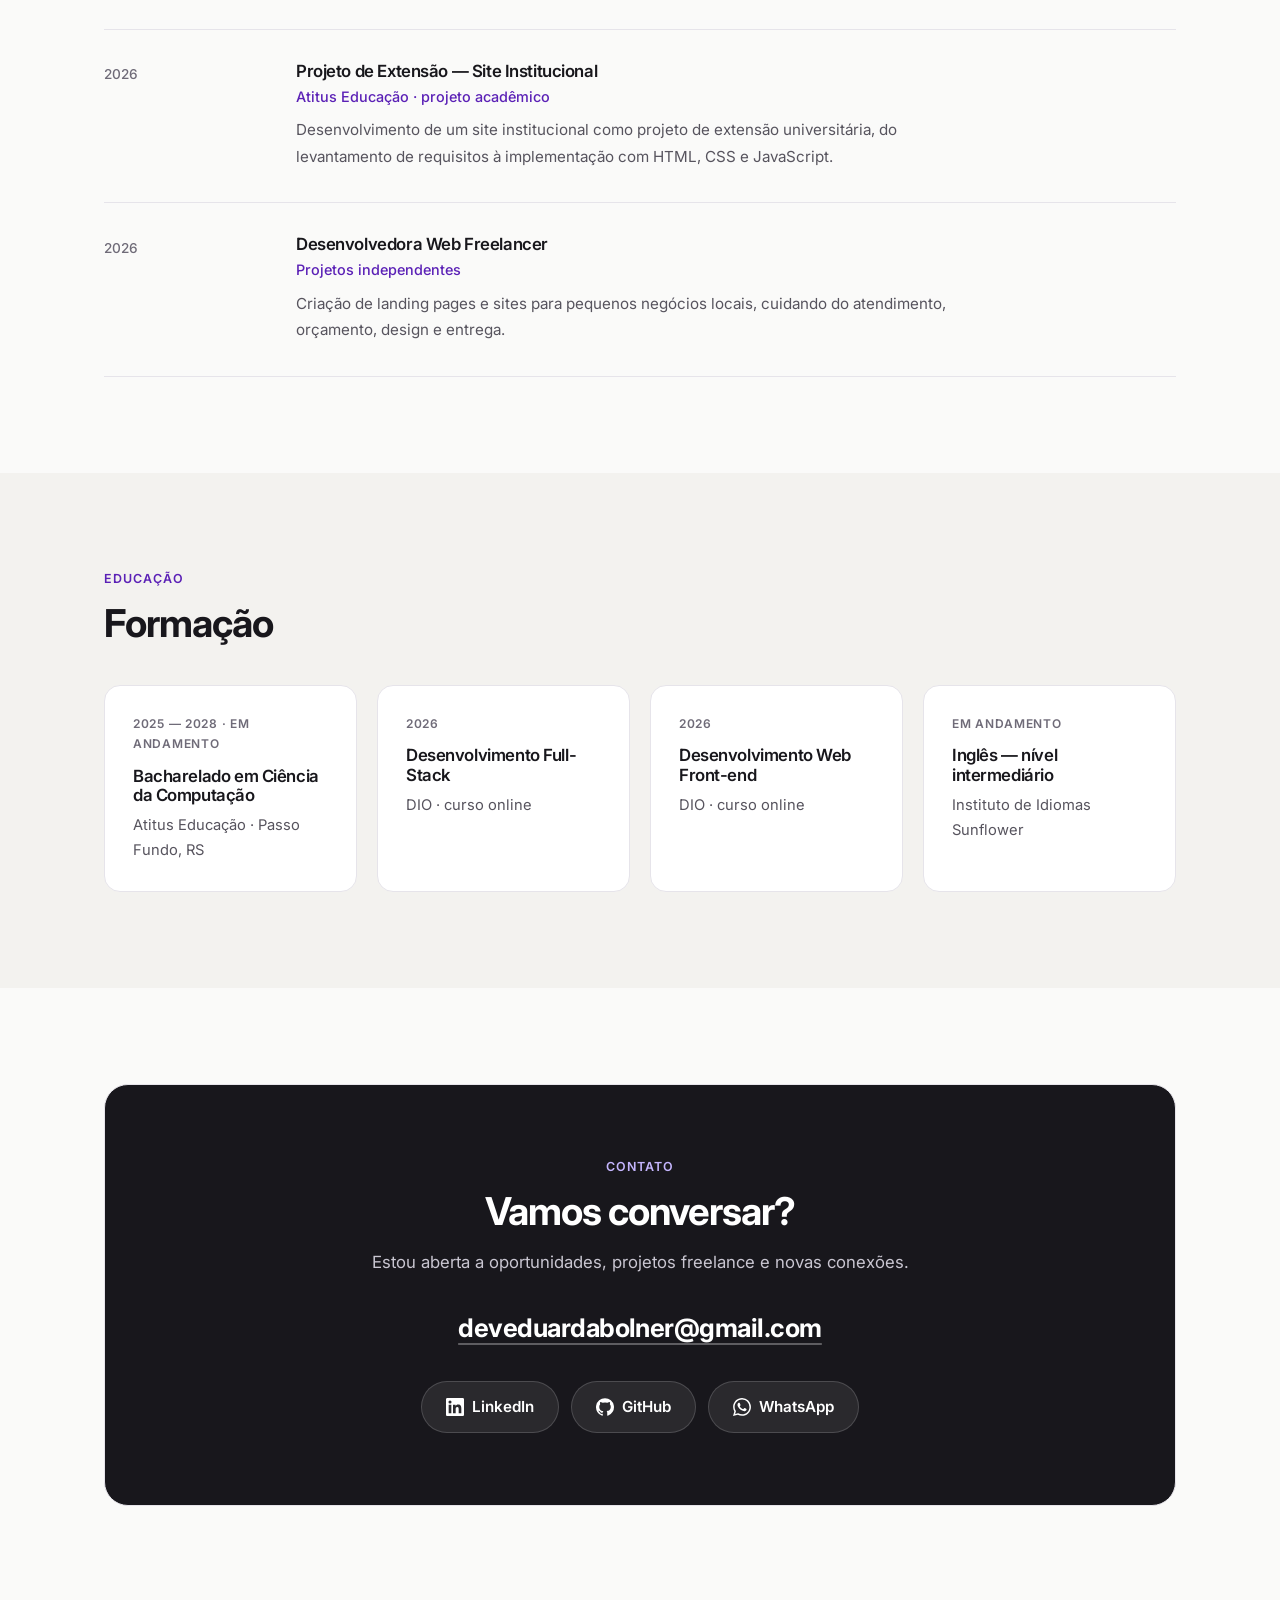
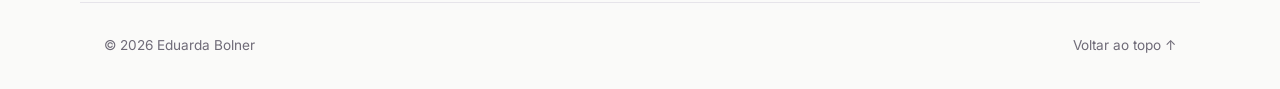
==== commit 29868f6a: "Adiciona o WhatsApp nos contatos Co-Authored-By: Claude Opus 5.5 <noreply@anthropic.com> Claude-Sess" ====
--- a/index.html
+++ b/index.html
@@ -299,6 +299,10 @@
           <svg viewBox="0 0 24 24" aria-hidden="true" class="fill"><path d="M12 .3a12 12 0 0 0-3.8 23.38c.6.12.83-.26.83-.57v-2.04c-3.34.72-4.04-1.61-4.04-1.61-.55-1.39-1.33-1.76-1.33-1.76-1.09-.74.08-.73.08-.73 1.2.08 1.84 1.24 1.84 1.24 1.07 1.83 2.81 1.3 3.5 1 .1-.78.42-1.31.76-1.61-2.67-.3-5.47-1.33-5.47-5.93 0-1.31.47-2.38 1.24-3.22-.14-.3-.54-1.52.1-3.18 0 0 1-.32 3.3 1.23a11.5 11.5 0 0 1 6 0c2.28-1.55 3.29-1.23 3.29-1.23.64 1.66.24 2.88.12 3.18.77.84 1.23 1.91 1.23 3.22 0 4.61-2.81 5.62-5.48 5.92.43.37.81 1.1.81 2.22v3.29c0 .32.22.69.83.57A12 12 0 0 0 12 .3"/></svg>
           GitHub
         </a>
+        <a href="https://wa.me/5554991230935" class="btn btn-light" target="_blank" rel="noopener noreferrer">
+          <svg viewBox="0 0 24 24" aria-hidden="true" class="fill"><path d="M17.47 14.38c-.3-.15-1.76-.87-2.03-.97-.27-.1-.47-.15-.67.15-.2.3-.77.97-.94 1.16-.17.2-.35.22-.64.07-.3-.15-1.26-.46-2.39-1.47-.88-.79-1.48-1.76-1.65-2.06-.17-.3-.02-.46.13-.6.13-.14.3-.35.45-.52.15-.18.2-.3.3-.5.1-.2.05-.37-.03-.52-.07-.15-.67-1.61-.92-2.2-.24-.58-.49-.5-.67-.51h-.57c-.2 0-.52.08-.8.37-.27.3-1.04 1.02-1.04 2.48s1.07 2.88 1.21 3.07c.15.2 2.1 3.2 5.08 4.49.71.3 1.26.49 1.7.63.71.22 1.36.19 1.87.12.57-.09 1.76-.72 2-1.42.25-.69.25-1.29.18-1.41-.08-.13-.28-.2-.57-.35m-5.42 7.4h-.01a9.87 9.87 0 0 1-5.03-1.38l-.36-.21-3.74.98 1-3.65-.24-.37a9.86 9.86 0 0 1-1.51-5.26c0-5.45 4.44-9.88 9.89-9.88 2.64 0 5.12 1.03 6.99 2.9a9.83 9.83 0 0 1 2.89 6.99c0 5.45-4.44 9.88-9.88 9.88m8.41-18.3A11.82 11.82 0 0 0 12.05 0C5.5 0 .16 5.34.16 11.89c0 2.1.55 4.14 1.59 5.95L.06 24l6.3-1.65a11.88 11.88 0 0 0 5.68 1.45h.01c6.55 0 11.89-5.34 11.89-11.89 0-3.18-1.24-6.17-3.48-8.41z"/></svg>
+          WhatsApp
+        </a>
       </div>
     </div>
   </div>
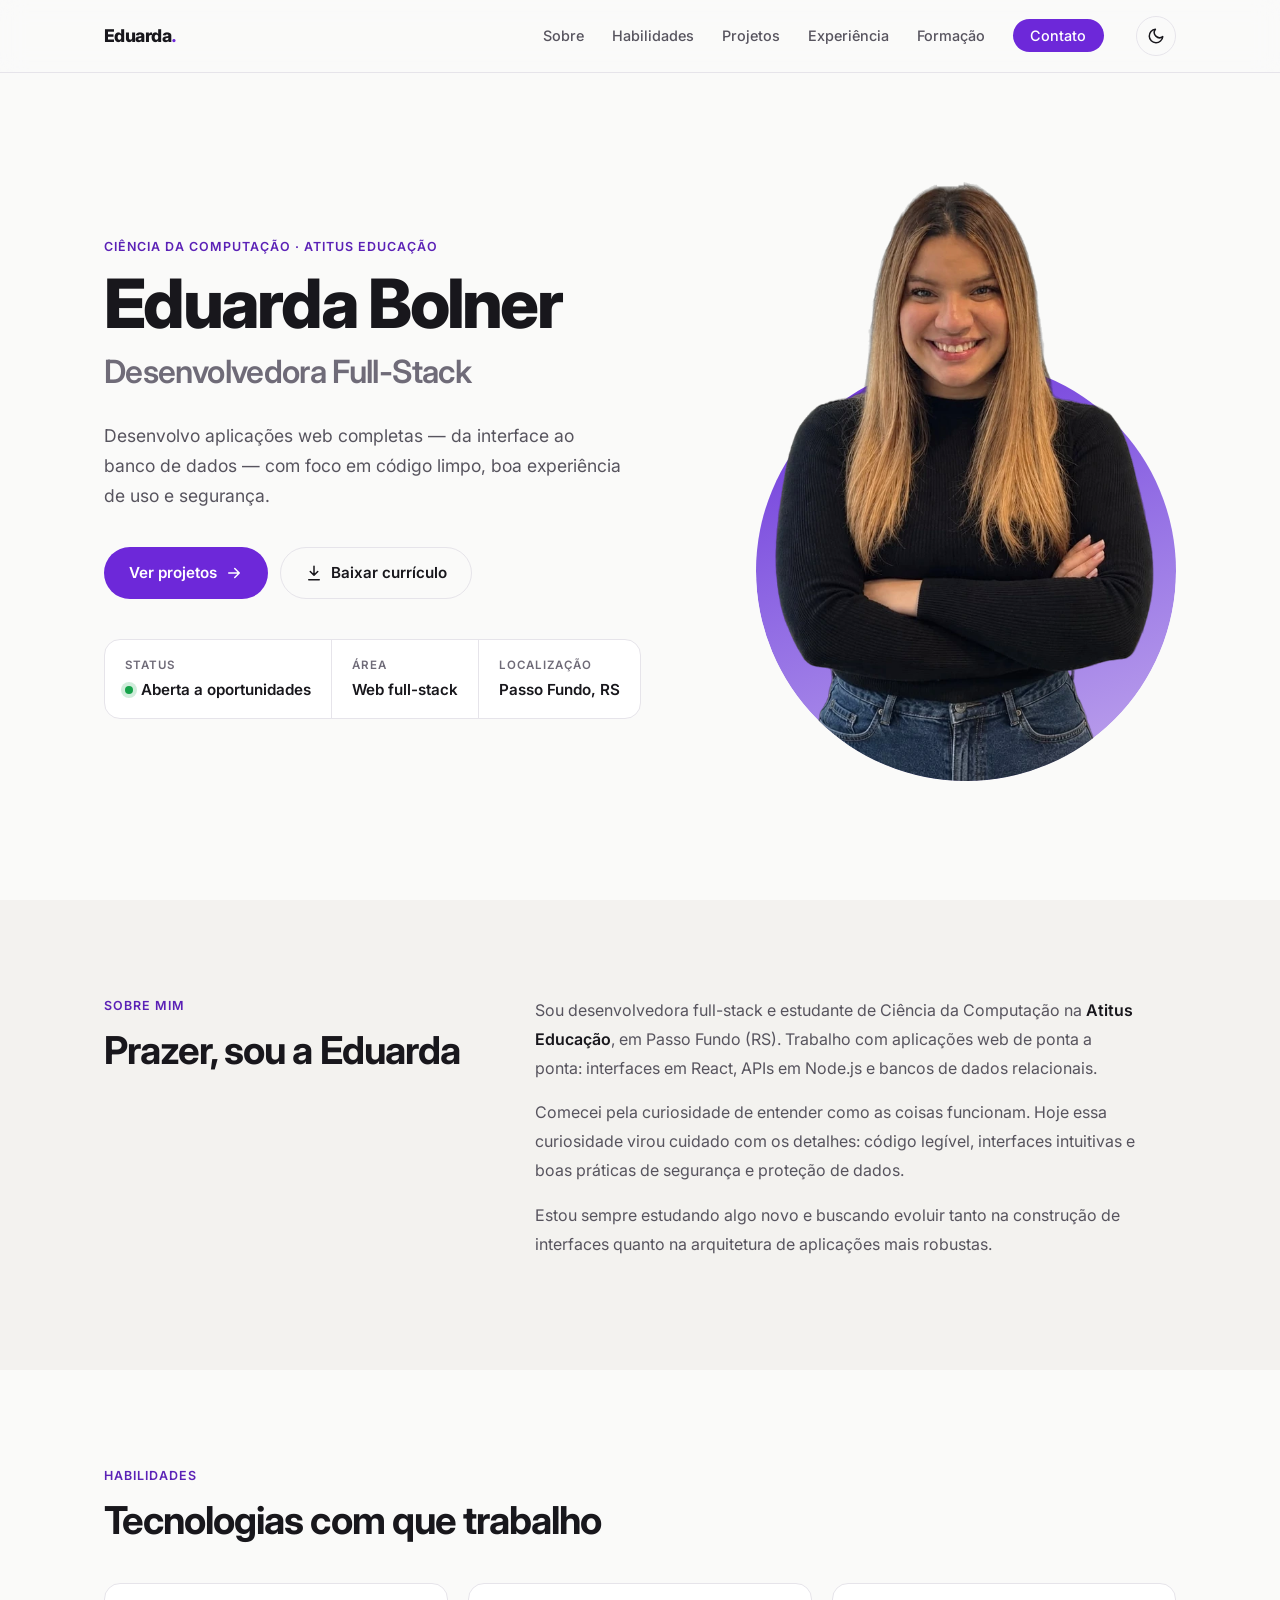
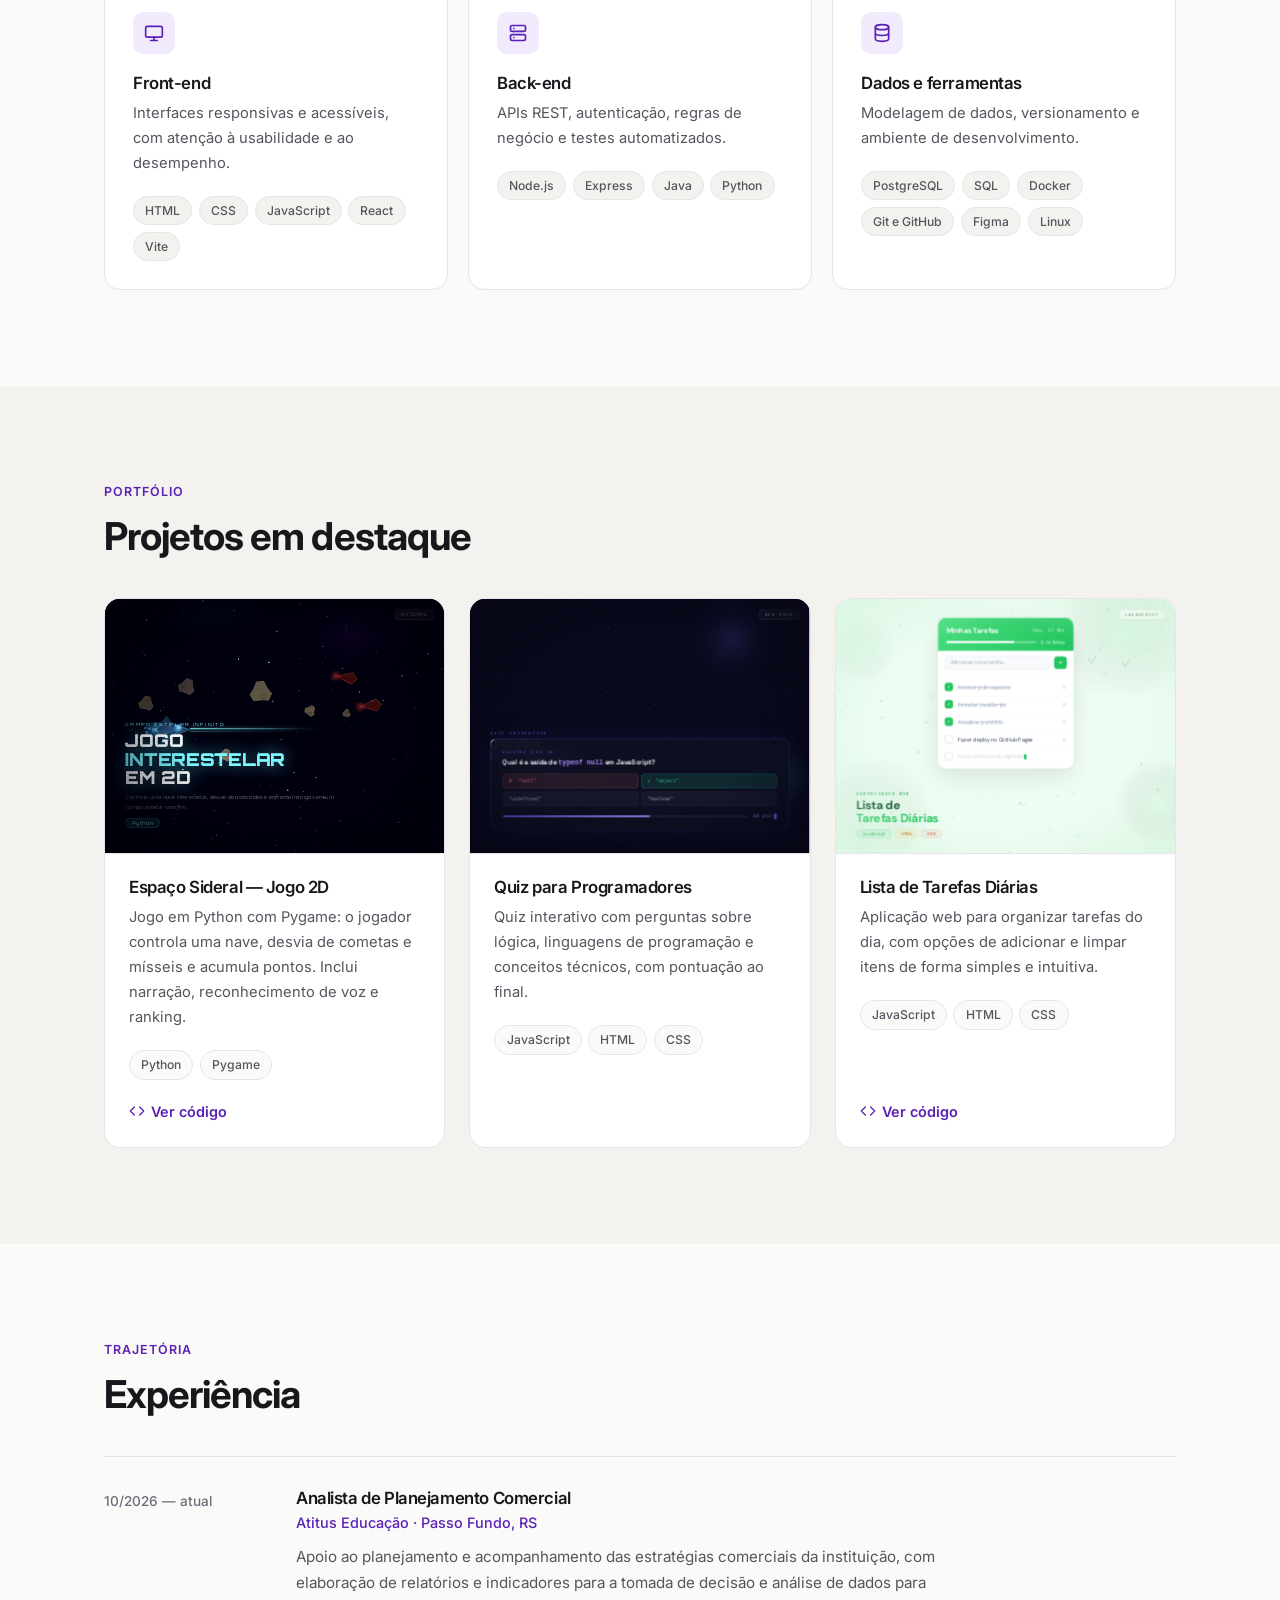
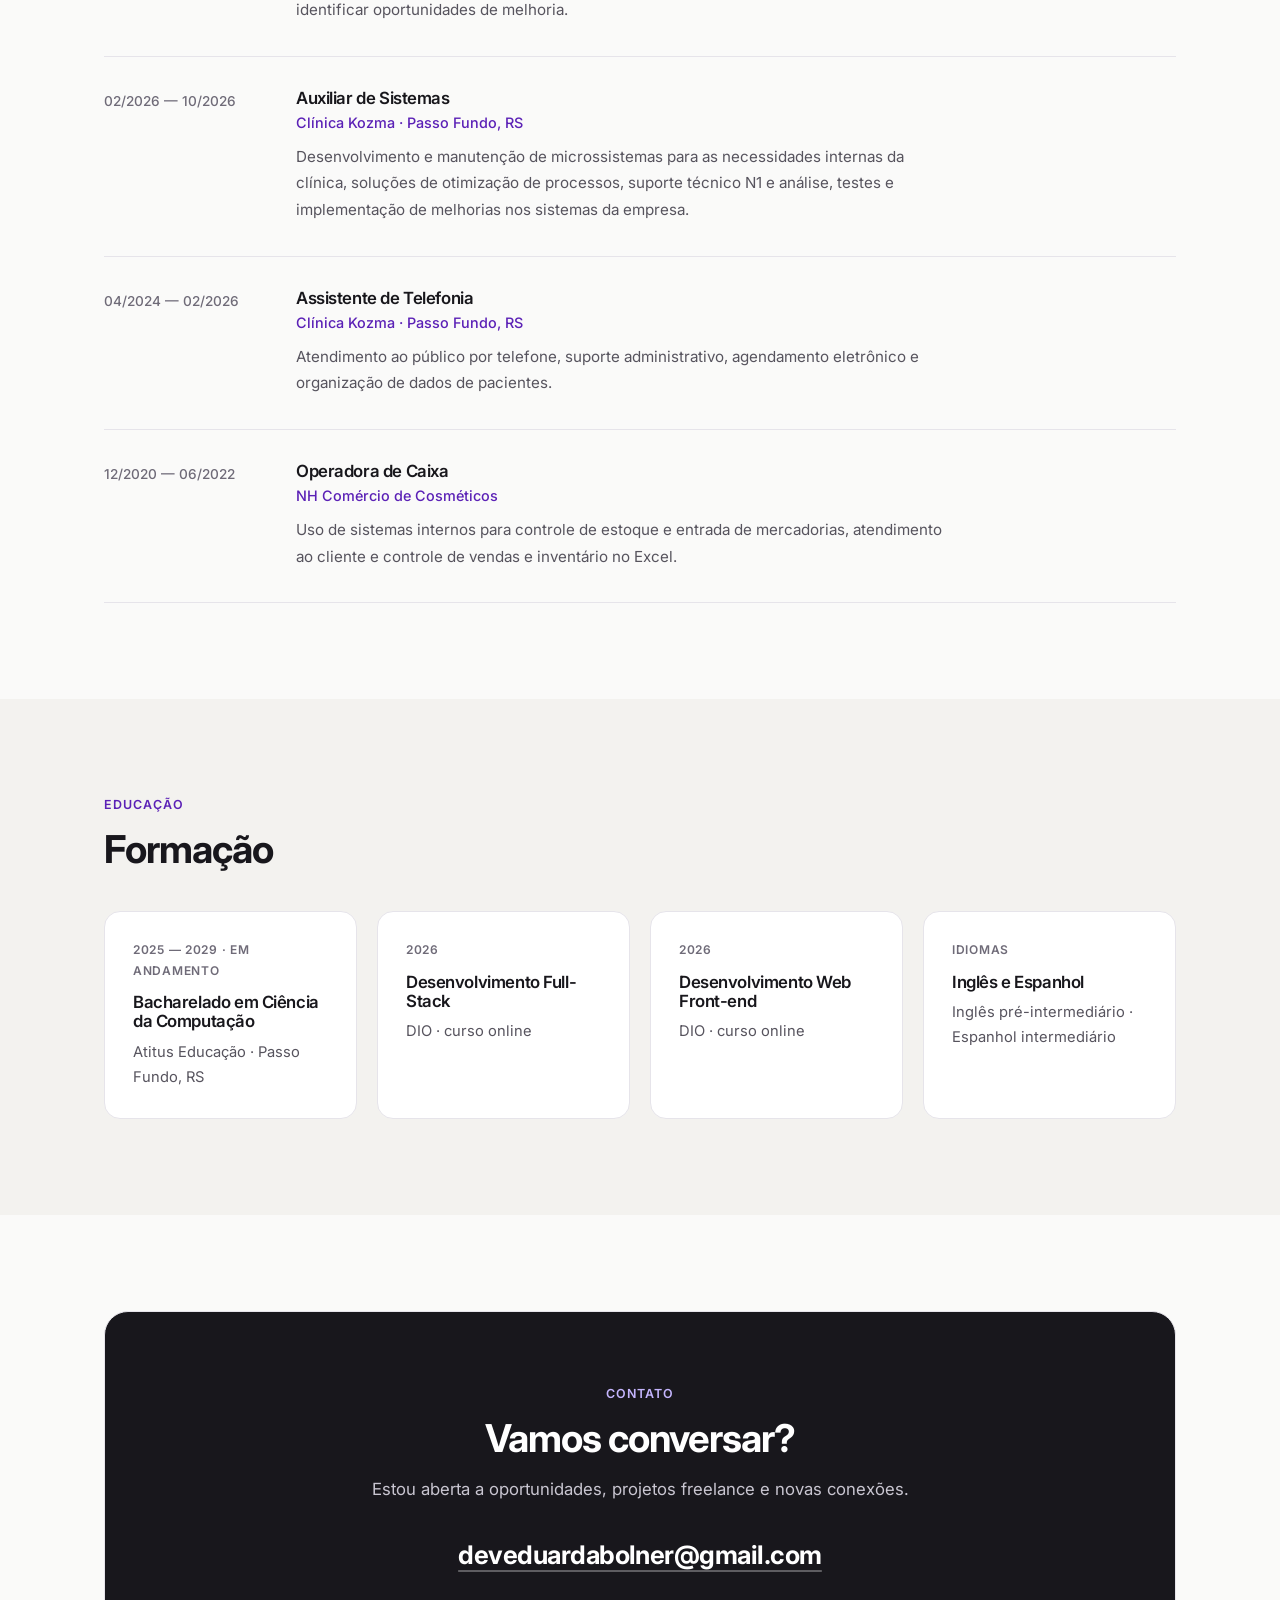
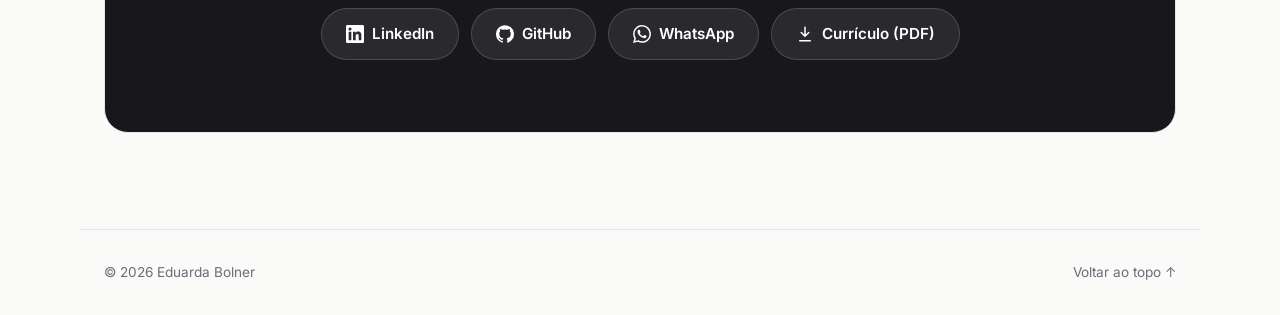
==== commit 21e47131: "Adiciona o currículo e alinha o site com ele - Botões "Baixar currículo" no topo e nos contatos - PD" ====
--- a/index.html
+++ b/index.html
@@ -74,7 +74,10 @@
         Ver projetos
         <svg viewBox="0 0 24 24" aria-hidden="true"><path d="M5 12h14M13 6l6 6-6 6"/></svg>
       </a>
-      <a href="#contato" class="btn btn-ghost">Entrar em contato</a>
+      <a href="curriculo-eduarda-bolner.pdf" class="btn btn-ghost" download>
+        <svg viewBox="0 0 24 24" aria-hidden="true"><path d="M12 3v12M7 10l5 5 5-5M5 21h14"/></svg>
+        Baixar currículo
+      </a>
     </div>
     <dl class="hero-info">
       <div>
@@ -225,27 +228,35 @@
     </div>
     <ol class="timeline">
       <li class="reveal">
-        <span class="tl-date">2026 — atual</span>
+        <span class="tl-date">10/2026 — atual</span>
         <div>
-          <h3>Desenvolvedora Full-Stack</h3>
-          <p class="tl-org">Clínica Kozma · Passo Fundo, RS</p>
-          <p>Desenvolvimento da nova tela de orçamento de exames e de outras soluções web internas da clínica.</p>
+          <h3>Analista de Planejamento Comercial</h3>
+          <p class="tl-org">Atitus Educação · Passo Fundo, RS</p>
+          <p>Apoio ao planejamento e acompanhamento das estratégias comerciais da instituição, com elaboração de relatórios e indicadores para a tomada de decisão e análise de dados para identificar oportunidades de melhoria.</p>
         </div>
       </li>
       <li class="reveal">
-        <span class="tl-date">2026</span>
+        <span class="tl-date">02/2026 — 10/2026</span>
         <div>
-          <h3>Projeto de Extensão — Site Institucional</h3>
-          <p class="tl-org">Atitus Educação · projeto acadêmico</p>
-          <p>Desenvolvimento de um site institucional como projeto de extensão universitária, do levantamento de requisitos à implementação com HTML, CSS e JavaScript.</p>
+          <h3>Auxiliar de Sistemas</h3>
+          <p class="tl-org">Clínica Kozma · Passo Fundo, RS</p>
+          <p>Desenvolvimento e manutenção de microssistemas para as necessidades internas da clínica, soluções de otimização de processos, suporte técnico N1 e análise, testes e implementação de melhorias nos sistemas da empresa.</p>
         </div>
       </li>
       <li class="reveal">
-        <span class="tl-date">2026</span>
+        <span class="tl-date">04/2024 — 02/2026</span>
         <div>
-          <h3>Desenvolvedora Web Freelancer</h3>
-          <p class="tl-org">Projetos independentes</p>
-          <p>Criação de landing pages e sites para pequenos negócios locais, cuidando do atendimento, orçamento, design e entrega.</p>
+          <h3>Assistente de Telefonia</h3>
+          <p class="tl-org">Clínica Kozma · Passo Fundo, RS</p>
+          <p>Atendimento ao público por telefone, suporte administrativo, agendamento eletrônico e organização de dados de pacientes.</p>
+        </div>
+      </li>
+      <li class="reveal">
+        <span class="tl-date">12/2020 — 06/2022</span>
+        <div>
+          <h3>Operadora de Caixa</h3>
+          <p class="tl-org">NH Comércio de Cosméticos</p>
+          <p>Uso de sistemas internos para controle de estoque e entrada de mercadorias, atendimento ao cliente e controle de vendas e inventário no Excel.</p>
         </div>
       </li>
     </ol>
@@ -260,7 +271,7 @@
     </div>
     <div class="edu-grid">
       <article class="card reveal">
-        <p class="edu-year">2025 — 2028 · em andamento</p>
+        <p class="edu-year">2025 — 2029 · em andamento</p>
         <h3>Bacharelado em Ciência da Computação</h3>
         <p>Atitus Educação · Passo Fundo, RS</p>
       </article>
@@ -275,9 +286,9 @@
         <p>DIO · curso online</p>
       </article>
       <article class="card reveal">
-        <p class="edu-year">Em andamento</p>
-        <h3>Inglês — nível intermediário</h3>
-        <p>Instituto de Idiomas Sunflower</p>
+        <p class="edu-year">Idiomas</p>
+        <h3>Inglês e Espanhol</h3>
+        <p>Inglês pré-intermediário · Espanhol intermediário</p>
       </article>
     </div>
   </div>
@@ -303,6 +314,10 @@
           <svg viewBox="0 0 24 24" aria-hidden="true" class="fill"><path d="M17.47 14.38c-.3-.15-1.76-.87-2.03-.97-.27-.1-.47-.15-.67.15-.2.3-.77.97-.94 1.16-.17.2-.35.22-.64.07-.3-.15-1.26-.46-2.39-1.47-.88-.79-1.48-1.76-1.65-2.06-.17-.3-.02-.46.13-.6.13-.14.3-.35.45-.52.15-.18.2-.3.3-.5.1-.2.05-.37-.03-.52-.07-.15-.67-1.61-.92-2.2-.24-.58-.49-.5-.67-.51h-.57c-.2 0-.52.08-.8.37-.27.3-1.04 1.02-1.04 2.48s1.07 2.88 1.21 3.07c.15.2 2.1 3.2 5.08 4.49.71.3 1.26.49 1.7.63.71.22 1.36.19 1.87.12.57-.09 1.76-.72 2-1.42.25-.69.25-1.29.18-1.41-.08-.13-.28-.2-.57-.35m-5.42 7.4h-.01a9.87 9.87 0 0 1-5.03-1.38l-.36-.21-3.74.98 1-3.65-.24-.37a9.86 9.86 0 0 1-1.51-5.26c0-5.45 4.44-9.88 9.89-9.88 2.64 0 5.12 1.03 6.99 2.9a9.83 9.83 0 0 1 2.89 6.99c0 5.45-4.44 9.88-9.88 9.88m8.41-18.3A11.82 11.82 0 0 0 12.05 0C5.5 0 .16 5.34.16 11.89c0 2.1.55 4.14 1.59 5.95L.06 24l6.3-1.65a11.88 11.88 0 0 0 5.68 1.45h.01c6.55 0 11.89-5.34 11.89-11.89 0-3.18-1.24-6.17-3.48-8.41z"/></svg>
           WhatsApp
         </a>
+        <a href="curriculo-eduarda-bolner.pdf" class="btn btn-light" download>
+          <svg viewBox="0 0 24 24" aria-hidden="true"><path d="M12 3v12M7 10l5 5 5-5M5 21h14"/></svg>
+          Currículo (PDF)
+        </a>
       </div>
     </div>
   </div>
